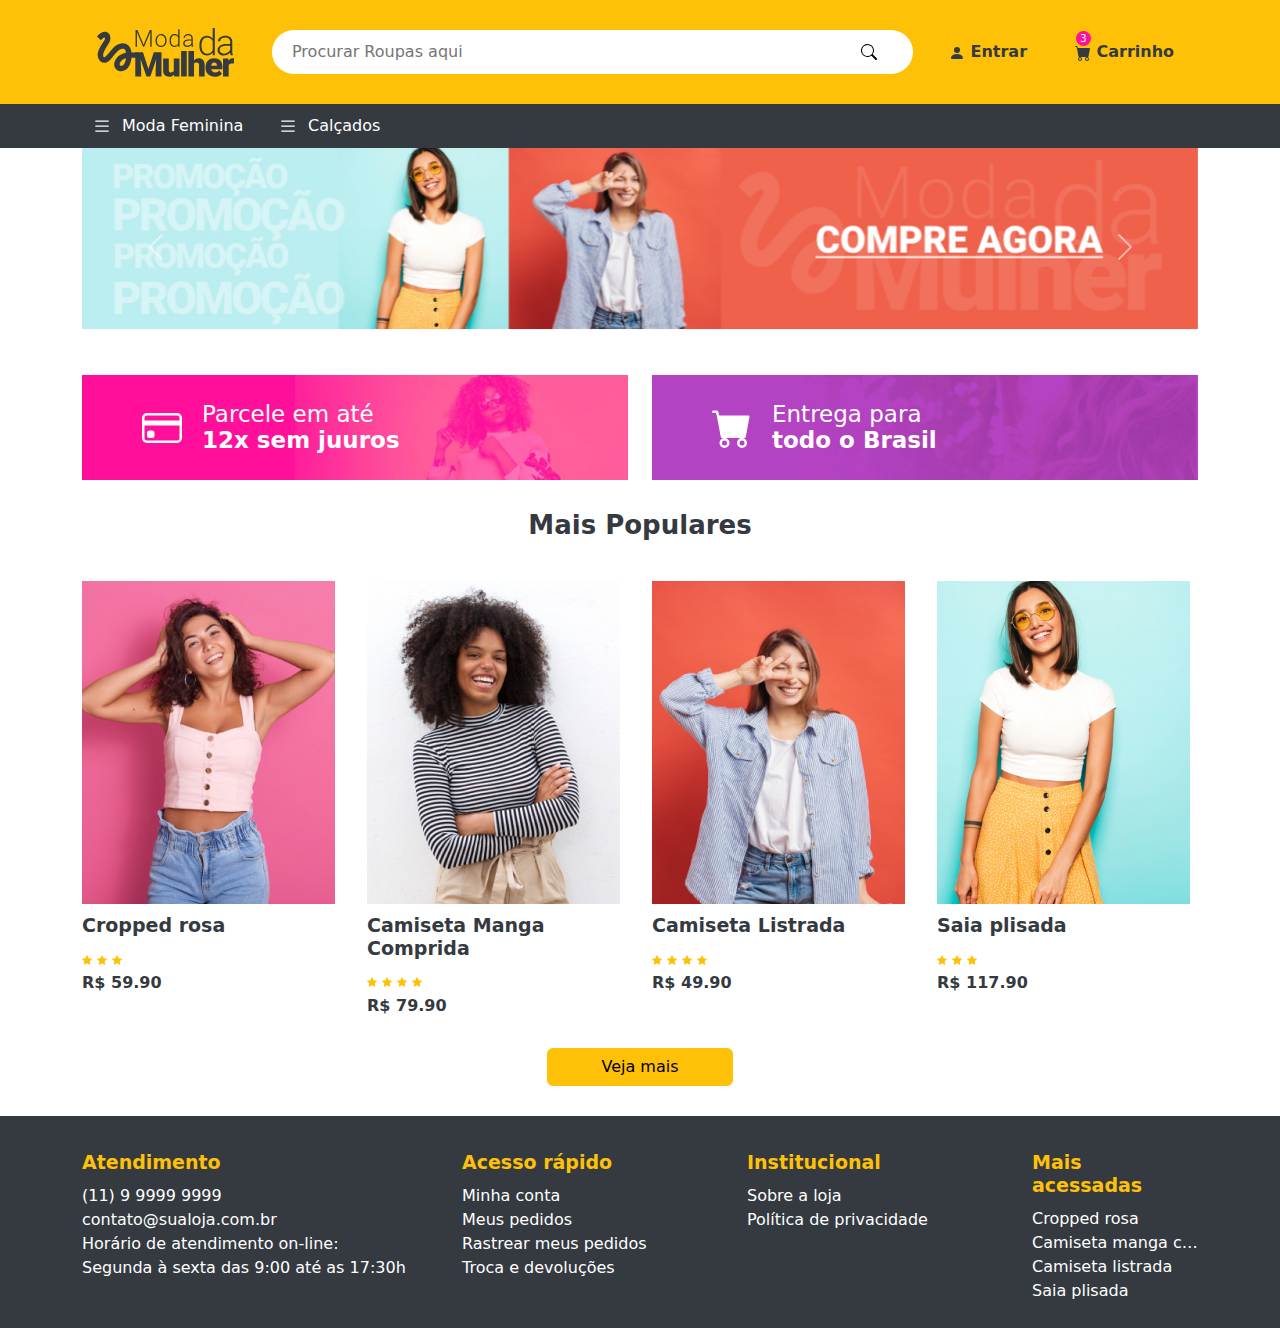
==== camisetas.html @ 6a250086 "Adicionando responsivo" ====
<!DOCTYPE html>
<html lang="pt-br">

<head>
  <meta charset="UTF-8">
  <meta name="viewport" content="width=device-width, initial-scale=1.0">
  <title>Loja Virtual</title>
  <link rel="apple-touch-icon" sizes="57x57" href="./assets/images/favicons/apple-icon-57x57.png">
  <link rel="apple-touch-icon" sizes="60x60" href="./assets/images/favicons/apple-icon-60x60.png">
  <link rel="apple-touch-icon" sizes="72x72" href="./assets/images/favicons/apple-icon-72x72.png">
  <link rel="apple-touch-icon" sizes="76x76" href="./assets/images/favicons/apple-icon-76x76.png">
  <link rel="apple-touch-icon" sizes="114x114" href="./assets/images/favicons/apple-icon-114x114.png">
  <link rel="apple-touch-icon" sizes="120x120" href="./assets/images/favicons/apple-icon-120x120.png">
  <link rel="apple-touch-icon" sizes="144x144" href="./assets/images/favicons/apple-icon-144x144.png">
  <link rel="apple-touch-icon" sizes="152x152" href="./assets/images/favicons/apple-icon-152x152.png">
  <link rel="apple-touch-icon" sizes="180x180" href="./assets/images/favicons/apple-icon-180x180.png">
  <link rel="icon" type="image/png" sizes="192x192" href="./assets/images/favicons/android-icon-192x192.png">
  <link rel="icon" type="image/png" sizes="32x32" href="./assets/images/favicons/favicon-32x32.png">
  <link rel="icon" type="image/png" sizes="96x96" href="./assets/images/favicons/favicon-96x96.png">
  <link rel="icon" type="image/png" sizes="16x16" href="./assets/images/favicons/favicon-16x16.png">
  <link rel="manifest" href="./assets/images/favicons/manifest.json">
  <meta name="msapplication-TileColor" content="#FFC107">
  <meta name="msapplication-TileImage" content="./assets/images/favicons/ms-icon-144x144.png">
  <meta name="theme-color" content="#FFC107">

  <!-- Css  -->
  <link rel="stylesheet" href="./assets/css/style.css">

</head>

<body>

  <!-- Header -->
  <header class="container-fluid">
    <!-- Container -->
    <section class="container">
      <!-- Row -->
      <article class="row d-flex align-items-center">

        <!-- Logo -->
        <a href="./" class="col-md-2 d-flex justify-content-center">
          <img src="./assets/images/logo.svg" class="img-fluid" alt="Logo da empresa - Moda da Muulher">
        </a>

        <!-- Search -->
        <form action="#" class="col-md-7 d-flex align-items-center">
          <input type="text" name="name" placeholder="Procurar Roupas aqui">

          <button class="d-flex align-items-center">
            <svg xmlns="http://www.w3.org/2000/svg" width="16" height="16" fill="currentColor" class="bi bi-search"
              viewBox="0 0 16 16">
              <path
                d="M11.742 10.344a6.5 6.5 0 1 0-1.397 1.398h-.001c.03.04.062.078.098.115l3.85 3.85a1 1 0 0 0 1.415-1.414l-3.85-3.85a1.007 1.007 0 0 0-.115-.1zM12 6.5a5.5 5.5 0 1 1-11 0 5.5 5.5 0 0 1 11 0z" />
            </svg>
          </button>
        </form>

        <!-- administrativo do cliente -->
        <ul class="col-md-3 nav d-flex align-items-center justify-content-around">
          <li class="nav-item">
            <a href="#">
              <svg xmlns="http://www.w3.org/2000/svg" width="16" height="16" fill="currentColor"
                class="bi bi-person-fill" viewBox="0 0 16 16">
                <path d="M3 14s-1 0-1-1 1-4 6-4 6 3 6 4-1 1-1 1H3Zm5-6a3 3 0 1 0 0-6 3 3 0 0 0 0 6Z" />
              </svg>
              Entrar
            </a>
          </li>

          <li class="nav-item">
            <span class="notificacao">3</span>
            <a href="#">
              <svg xmlns="http://www.w3.org/2000/svg" width="16" height="16" fill="currentColor" class="bi bi-cart-fill"
                viewBox="0 0 16 16">
                <path
                  d="M0 1.5A.5.5 0 0 1 .5 1H2a.5.5 0 0 1 .485.379L2.89 3H14.5a.5.5 0 0 1 .491.592l-1.5 8A.5.5 0 0 1 13 12H4a.5.5 0 0 1-.491-.408L2.01 3.607 1.61 2H.5a.5.5 0 0 1-.5-.5zM5 12a2 2 0 1 0 0 4 2 2 0 0 0 0-4zm7 0a2 2 0 1 0 0 4 2 2 0 0 0 0-4zm-7 1a1 1 0 1 1 0 2 1 1 0 0 1 0-2zm7 0a1 1 0 1 1 0 2 1 1 0 0 1 0-2z" />
              </svg>
              Carrinho
            </a>
          </li>
        </ul>
        <!-- eEd administrativo do cliente -->

      </article>
      <!-- End Row -->
    </section>
    <!-- End container -->
  </header>
  <!-- End header -->

  <!-- Menu do site -->
  <nav class="container-fluid nav-produtos">
    <!-- Container -->
    <section class="container">
      <!-- menu -->
      <ul class="nav">
        <!-- Lista de Itens -->
        <li class="col-xl-2 col-lg-3 nav-item d-flex align-items-center">
          <svg xmlns="http://www.w3.org/2000/svg" width="16" height="16" fill="currentColor" class="bi bi-list"
            viewBox="0 0 16 16">
            <path fill-rule="evenodd"
              d="M2.5 12a.5.5 0 0 1 .5-.5h10a.5.5 0 0 1 0 1H3a.5.5 0 0 1-.5-.5zm0-4a.5.5 0 0 1 .5-.5h10a.5.5 0 0 1 0 1H3a.5.5 0 0 1-.5-.5zm0-4a.5.5 0 0 1 .5-.5h10a.5.5 0 0 1 0 1H3a.5.5 0 0 1-.5-.5z" />
          </svg>
          Moda Feminina

          <!-- Sub Menu -->
          <ul class="nav flex-column">
            <li class="nav-item">
              <a href="#">Lançamentos</a>
            </li>
            <li class="nav-item">
              <a href="#">Plus Size</a>
            </li>
            <li class="nav-item">
              <a href="#">Moda Praia</a>
            </li>
            <li class="nav-item">
              <a href="#">Acessórios</a>
            </li>
            <li class="nav-item">
              <a href="#">Promoção</a>
            </li>
          </ul>
          <!-- End Sub Menu -->
        </li>

        <!-- Lista de Itens -->
        <li class="col-xl-2 col-lg-3 nav-item d-flex align-items-center">
          <svg xmlns="http://www.w3.org/2000/svg" width="16" height="16" fill="currentColor" class="bi bi-list"
            viewBox="0 0 16 16">
            <path fill-rule="evenodd"
              d="M2.5 12a.5.5 0 0 1 .5-.5h10a.5.5 0 0 1 0 1H3a.5.5 0 0 1-.5-.5zm0-4a.5.5 0 0 1 .5-.5h10a.5.5 0 0 1 0 1H3a.5.5 0 0 1-.5-.5zm0-4a.5.5 0 0 1 .5-.5h10a.5.5 0 0 1 0 1H3a.5.5 0 0 1-.5-.5z" />
          </svg>
          Calçados
        </li>
      </ul>
      <!-- End Lista de Itens -->
    </section>
    <!-- End Container -->
  </nav>
  <!-- End Menu site -->

  <!-- Main -->
  <main>
    <!-- Banners promocionais rotativos -->
    <section id="banners-promocionais" class="container carousel slide carousel-fade">
      <!-- imagens -->
      <article class="carousel-inner">
        <figure class="carousel-item active">
          <img src="./assets/images/banner-1.jpg" class="d-block w-100" alt="Banner Promocional Lancamento Verão">
        </figure>
        <figure class="carousel-item">
          <img src="./assets/images/banner-2.jpg" class="d-block w-100" alt="Banner Promocional Diversos Itens">
        </figure>
      </article>

      <!-- prev -->
      <button class="carousel-control-prev" type="button" data-bs-target="#banners-promocionais" data-bs-slide="prev">
        <span class="carousel-control-prev-icon" aria-hidden="true"></span>
        <span class="visually-hidden">Previous</span>
      </button>
      <!-- next    -->
      <button class="carousel-control-next" type="button" data-bs-target="#banners-promocionais" data-bs-slide="next">
        <span class="carousel-control-next-icon" aria-hidden="true"></span>
        <span class="visually-hidden">Next</span>
      </button>
    </section>
    <!-- End Banners promocionais rotativos -->

    <!-- Banners promocionas com 6 colunas -->
    <section class="container banners-promocionais-statico">

      <section class="row">
        <!-- banner -->

        <article class="col-md-6">
          <div class="banners-promocionais-statico-12x d-flex align-items-center">
            <svg xmlns="http://www.w3.org/2000/svg" width="16" height="16" fill="currentColor" class="bi bi-credit-card"
              viewBox="0 0 16 16">
              <path
                d="M0 4a2 2 0 0 1 2-2h12a2 2 0 0 1 2 2v8a2 2 0 0 1-2 2H2a2 2 0 0 1-2-2V4zm2-1a1 1 0 0 0-1 1v1h14V4a1 1 0 0 0-1-1H2zm13 4H1v5a1 1 0 0 0 1 1h12a1 1 0 0 0 1-1V7z" />
              <path d="M2 10a1 1 0 0 1 1-1h1a1 1 0 0 1 1 1v1a1 1 0 0 1-1 1H3a1 1 0 0 1-1-1v-1z" />
            </svg>
            <p>
              Parcele em até<br>
              <strong>12x sem juuros</strong>
            </p>
          </div>
        </article>

        <!-- banner -->
        <article class="col-md-6">
          <div class="banners-promocionais-statico-todo-brasil d-flex align-items-center">
            <svg xmlns="http://www.w3.org/2000/svg" width="16" height="16" fill="currentColor" class="bi bi-cart-fill"
              viewBox="0 0 16 16">
              <path
                d="M0 1.5A.5.5 0 0 1 .5 1H2a.5.5 0 0 1 .485.379L2.89 3H14.5a.5.5 0 0 1 .491.592l-1.5 8A.5.5 0 0 1 13 12H4a.5.5 0 0 1-.491-.408L2.01 3.607 1.61 2H.5a.5.5 0 0 1-.5-.5zM5 12a2 2 0 1 0 0 4 2 2 0 0 0 0-4zm7 0a2 2 0 1 0 0 4 2 2 0 0 0 0-4zm-7 1a1 1 0 1 1 0 2 1 1 0 0 1 0-2zm7 0a1 1 0 1 1 0 2 1 1 0 0 1 0-2z" />
            </svg>

            <p>
              Entrega para<br>
              <strong>todo o Brasil</strong>
            </p>
          </div>
        </article>
      </section>

    </section>
    <!-- End Banners promocionais com 6 colunas -->

    <!-- Container produtos -->
    <section class="container produtos">
      <!-- Title -->
      <h1 class="text-center">Mais Populares</h1>

      <!-- Listagem dos produtos -->
      <article class="row">

        <!-- Produto Cropped Rosa -->
        <a href="#" class="produtos-container col-md-3">
          <!-- Imagem do produto -->
          <img src="./assets/images/cropped-rosa.jpg" class="img-fluid" alt="Cropped rosa">
          <!-- Title produto -->
          <article class="produtos-itens">
            <h2>Cropped rosa</h2>
            <!-- Estrelas de avaliacao -->
            <div class="produtos-stars">
              <svg xmlns="http://www.w3.org/2000/svg" width="16" height="16" fill="currentColor" class="bi bi-star-fill"
                viewBox="0 0 16 16">
                <path
                  d="M3.612 15.443c-.386.198-.824-.149-.746-.592l.83-4.73L.173 6.765c-.329-.314-.158-.888.283-.95l4.898-.696L7.538.792c.197-.39.73-.39.927 0l2.184 4.327 4.898.696c.441.062.612.636.282.95l-3.522 3.356.83 4.73c.078.443-.36.79-.746.592L8 13.187l-4.389 2.256z" />
              </svg>
              <svg xmlns="http://www.w3.org/2000/svg" width="16" height="16" fill="currentColor" class="bi bi-star-fill"
                viewBox="0 0 16 16">
                <path
                  d="M3.612 15.443c-.386.198-.824-.149-.746-.592l.83-4.73L.173 6.765c-.329-.314-.158-.888.283-.95l4.898-.696L7.538.792c.197-.39.73-.39.927 0l2.184 4.327 4.898.696c.441.062.612.636.282.95l-3.522 3.356.83 4.73c.078.443-.36.79-.746.592L8 13.187l-4.389 2.256z" />
              </svg>
              <svg xmlns="http://www.w3.org/2000/svg" width="16" height="16" fill="currentColor" class="bi bi-star-fill"
                viewBox="0 0 16 16">
                <path
                  d="M3.612 15.443c-.386.198-.824-.149-.746-.592l.83-4.73L.173 6.765c-.329-.314-.158-.888.283-.95l4.898-.696L7.538.792c.197-.39.73-.39.927 0l2.184 4.327 4.898.696c.441.062.612.636.282.95l-3.522 3.356.83 4.73c.078.443-.36.79-.746.592L8 13.187l-4.389 2.256z" />
              </svg>
            </div>
            <!-- Preco do produto -->
            <strong class="produtos-preco">
              R$ 59.90
            </strong>
          </article>
        </a>
        <!-- End Produto Cropped Rosa -->

        <!-- Produto Camiseta Manga Comprida  -->
        <a href="#" class="produtos-container col-md-3">
          <!-- Imagem do produto -->
          <img src="./assets/images/camiseta-manga-comprida.jpg" class="img-fluid" alt="Camiseta Manga Comprid">
          <!-- Title produto -->
          <article class="produtos-itens">
            <h2>Camiseta Manga Comprida</h2>
            <!-- Estrelas de avaliacao -->
            <div class="produtos-stars">
              <svg xmlns="http://www.w3.org/2000/svg" width="16" height="16" fill="currentColor" class="bi bi-star-fill"
                viewBox="0 0 16 16">
                <path
                  d="M3.612 15.443c-.386.198-.824-.149-.746-.592l.83-4.73L.173 6.765c-.329-.314-.158-.888.283-.95l4.898-.696L7.538.792c.197-.39.73-.39.927 0l2.184 4.327 4.898.696c.441.062.612.636.282.95l-3.522 3.356.83 4.73c.078.443-.36.79-.746.592L8 13.187l-4.389 2.256z" />
              </svg>
              <svg xmlns="http://www.w3.org/2000/svg" width="16" height="16" fill="currentColor" class="bi bi-star-fill"
                viewBox="0 0 16 16">
                <path
                  d="M3.612 15.443c-.386.198-.824-.149-.746-.592l.83-4.73L.173 6.765c-.329-.314-.158-.888.283-.95l4.898-.696L7.538.792c.197-.39.73-.39.927 0l2.184 4.327 4.898.696c.441.062.612.636.282.95l-3.522 3.356.83 4.73c.078.443-.36.79-.746.592L8 13.187l-4.389 2.256z" />
              </svg>
              <svg xmlns="http://www.w3.org/2000/svg" width="16" height="16" fill="currentColor" class="bi bi-star-fill"
                viewBox="0 0 16 16">
                <path
                  d="M3.612 15.443c-.386.198-.824-.149-.746-.592l.83-4.73L.173 6.765c-.329-.314-.158-.888.283-.95l4.898-.696L7.538.792c.197-.39.73-.39.927 0l2.184 4.327 4.898.696c.441.062.612.636.282.95l-3.522 3.356.83 4.73c.078.443-.36.79-.746.592L8 13.187l-4.389 2.256z" />
              </svg>
              <svg xmlns="http://www.w3.org/2000/svg" width="16" height="16" fill="currentColor" class="bi bi-star-fill"
                viewBox="0 0 16 16">
                <path
                  d="M3.612 15.443c-.386.198-.824-.149-.746-.592l.83-4.73L.173 6.765c-.329-.314-.158-.888.283-.95l4.898-.696L7.538.792c.197-.39.73-.39.927 0l2.184 4.327 4.898.696c.441.062.612.636.282.95l-3.522 3.356.83 4.73c.078.443-.36.79-.746.592L8 13.187l-4.389 2.256z" />
              </svg>
            </div>
            <!-- Preco do produto -->
            <strong class="produtos-preco">
              R$ 79.90
            </strong>
          </article>
        </a>
        <!-- End Produto Camiseta Manga Comprida  -->

        <!-- Produto Camiseta Listrada -->
        <a href="#" class="produtos-container col-md-3">
          <!-- Imagem do produto -->
          <img src="./assets/images/camiseta-listrada.jpg" class="img-fluid" alt="Camiseta Listrada">
          <!-- Title produto -->
          <article class="produtos-itens">
            <h2>Camiseta Listrada</h2>
            <!-- Estrelas de avaliacao -->
            <div class="produtos-stars">
              <svg xmlns="http://www.w3.org/2000/svg" width="16" height="16" fill="currentColor" class="bi bi-star-fill"
                viewBox="0 0 16 16">
                <path
                  d="M3.612 15.443c-.386.198-.824-.149-.746-.592l.83-4.73L.173 6.765c-.329-.314-.158-.888.283-.95l4.898-.696L7.538.792c.197-.39.73-.39.927 0l2.184 4.327 4.898.696c.441.062.612.636.282.95l-3.522 3.356.83 4.73c.078.443-.36.79-.746.592L8 13.187l-4.389 2.256z" />
              </svg>
              <svg xmlns="http://www.w3.org/2000/svg" width="16" height="16" fill="currentColor" class="bi bi-star-fill"
                viewBox="0 0 16 16">
                <path
                  d="M3.612 15.443c-.386.198-.824-.149-.746-.592l.83-4.73L.173 6.765c-.329-.314-.158-.888.283-.95l4.898-.696L7.538.792c.197-.39.73-.39.927 0l2.184 4.327 4.898.696c.441.062.612.636.282.95l-3.522 3.356.83 4.73c.078.443-.36.79-.746.592L8 13.187l-4.389 2.256z" />
              </svg>
              <svg xmlns="http://www.w3.org/2000/svg" width="16" height="16" fill="currentColor" class="bi bi-star-fill"
                viewBox="0 0 16 16">
                <path
                  d="M3.612 15.443c-.386.198-.824-.149-.746-.592l.83-4.73L.173 6.765c-.329-.314-.158-.888.283-.95l4.898-.696L7.538.792c.197-.39.73-.39.927 0l2.184 4.327 4.898.696c.441.062.612.636.282.95l-3.522 3.356.83 4.73c.078.443-.36.79-.746.592L8 13.187l-4.389 2.256z" />
              </svg>
              <svg xmlns="http://www.w3.org/2000/svg" width="16" height="16" fill="currentColor" class="bi bi-star-fill"
                viewBox="0 0 16 16">
                <path
                  d="M3.612 15.443c-.386.198-.824-.149-.746-.592l.83-4.73L.173 6.765c-.329-.314-.158-.888.283-.95l4.898-.696L7.538.792c.197-.39.73-.39.927 0l2.184 4.327 4.898.696c.441.062.612.636.282.95l-3.522 3.356.83 4.73c.078.443-.36.79-.746.592L8 13.187l-4.389 2.256z" />
              </svg>
            </div>
            <!-- Preco do produto -->
            <strong class="produtos-preco">
              R$ 49.90
            </strong>
          </article>
        </a>
        <!-- End Produto Camiseta Listrada -->

        <!-- Produto Saia plisada -->
        <a href="#" class="produtos-container col-md-3">
          <!-- Imagem do produto -->
          <img src="./assets/images/saia-plisada.jpg" class="img-fluid" alt="Saia plisada">
          <!-- Title produto -->
          <article class="produtos-itens">
            <h2>Saia plisada</h2>
            <!-- Estrelas de avaliacao -->
            <div class="produtos-stars">
              <svg xmlns="http://www.w3.org/2000/svg" width="16" height="16" fill="currentColor" class="bi bi-star-fill"
                viewBox="0 0 16 16">
                <path
                  d="M3.612 15.443c-.386.198-.824-.149-.746-.592l.83-4.73L.173 6.765c-.329-.314-.158-.888.283-.95l4.898-.696L7.538.792c.197-.39.73-.39.927 0l2.184 4.327 4.898.696c.441.062.612.636.282.95l-3.522 3.356.83 4.73c.078.443-.36.79-.746.592L8 13.187l-4.389 2.256z" />
              </svg>
              <svg xmlns="http://www.w3.org/2000/svg" width="16" height="16" fill="currentColor" class="bi bi-star-fill"
                viewBox="0 0 16 16">
                <path
                  d="M3.612 15.443c-.386.198-.824-.149-.746-.592l.83-4.73L.173 6.765c-.329-.314-.158-.888.283-.95l4.898-.696L7.538.792c.197-.39.73-.39.927 0l2.184 4.327 4.898.696c.441.062.612.636.282.95l-3.522 3.356.83 4.73c.078.443-.36.79-.746.592L8 13.187l-4.389 2.256z" />
              </svg>
              <svg xmlns="http://www.w3.org/2000/svg" width="16" height="16" fill="currentColor" class="bi bi-star-fill"
                viewBox="0 0 16 16">
                <path
                  d="M3.612 15.443c-.386.198-.824-.149-.746-.592l.83-4.73L.173 6.765c-.329-.314-.158-.888.283-.95l4.898-.696L7.538.792c.197-.39.73-.39.927 0l2.184 4.327 4.898.696c.441.062.612.636.282.95l-3.522 3.356.83 4.73c.078.443-.36.79-.746.592L8 13.187l-4.389 2.256z" />
              </svg>
            </div>
            <!-- Preco do produto -->
            <strong class="produtos-preco">
              R$ 117.90
            </strong>
          </article>
        </a>
        <!-- End Produto Saia plisada -->
      </article>
      <!-- End listagem dos produtos -->

      <div class="d-flex justify-content-center">
        <button type="button" class="btn btn-warning col-md-2">Veja mais</button>
      </div>
    </section>
    <!-- End container produtos -->
  </main>
  <!-- End Main -->

  <!-- Footer -->
  <footer class="container-fluid">
    <!-- Container -->
    <section class="container">
      <!-- Menus -->
      <section class="row">
        <!-- Atendimneto -->
        <article class="col-md-4">
          <h4>
            Atendimento
          </h4>

          <ul class="nav flex-column">
            <li class="nav-item">
              <a href="tel:+5511999999999">(11) 9 9999 9999</a>
            </li>

            <li class="nav-item">
              <a href="mailto:contato@sualoja.com.br">contato@sualoja.com.br</a>
            </li>

            <li class="nav-item">
              Horário de atendimento on-line:<br> Segunda à sexta das 9:00 até as 17:30h
            </li>
          </ul>
        </article>
        <!-- End Atendimento -->

        <!-- Acesso rápido -->
        <article class="col-md-3">
          <h4>
            Acesso rápido
          </h4>

          <ul class="nav flex-column">
            <li class="nav-item">
              <a href="#">Minha conta</a>
            </li>

            <li class="nav-item">
              <a href="#">Meus pedidos</a>
            </li>

            <li class="nav-item">
              <a href="#">Rastrear meus pedidos</a>
            </li>

            <li class="nav-item">
              <a href="#">Troca e devoluções</a>
            </li>
          </ul>
        </article>
        <!-- End Acesso rápido -->

        <!-- Institucional -->
        <article class="col-md-3">
          <h4>
            Institucional
          </h4>

          <ul class="nav flex-column">
            <li class="nav-item">
              <a href="#">Sobre a loja</a>
            </li>

            <li class="nav-item">
              <a href="#">Política de privacidade</a>
            </li>

          </ul>
        </article>
        <!-- End Institucional -->

        <!-- Mais acessadas -->
        <article class="col-md-2">
          <h4>
            Mais acessadas
          </h4>

          <ul class="nav flex-column">
            <li class="nav-item">
              <a href="#">Cropped rosa</a>
            </li>

            <li class="nav-item ellipsis">
              <a href="#">Camiseta manga comprida</a>
            </li>

            <li class="nav-item">
              <a href="#">Camiseta listrada</a>
            </li>

            <li class="nav-item">
              <a href="#">Saia plisada</a>
            </li>
          </ul>
        </article>
        <!-- End Mais acessadas -->
      </section>
      <!-- End Menus -->
    </section>
    <!-- End container -->
  </footer>
  <!-- End Footer -->
  <!-- Arquivos Bootstrap -->
  <script src="./assets/js/popper.min.js"></script>
  <script src="./assets/js/bootstrap.min.js"></script>
</body>

</html>
---- assets/css/style.css ----
@charset "UTF-8";
@import url("https://fonts.googleapis.com/css2?family=Roboto:wght@300;500;900&display=swap");
header {
  background: #FFC107;
  padding: 25px;
}
header form input[type=text] {
  background: #FFF;
  width: 100%;
  border-radius: 100px;
  border: none;
  padding: 10px 20px;
}
header form button {
  background: none;
  border: none;
  position: absolute;
  right: 31%;
}
header ul li {
  position: relative;
}
header ul li span.notificacao {
  color: #FFF;
  background: #FF0F9A;
  position: absolute;
  font-size: 10px;
  width: 15px;
  height: 15px;
  top: -9px;
  left: 1px;
  align-items: center;
  justify-content: center;
  display: flex;
  border-radius: 100%;
}
header ul li a {
  font-size: 16px;
  font-weight: bold;
  color: #343A40;
}
header ul li a svg {
  font-size: 25px;
}
header ul li a:hover {
  color: initial;
}

nav.nav-produtos {
  background: #343A40;
  color: #FFF;
}
nav.nav-produtos a {
  color: #FFF;
}
nav.nav-produtos ul.nav li {
  position: relative;
  padding: 10px;
}
nav.nav-produtos ul.nav li svg {
  width: 20px;
  height: 20px;
  margin-right: 10px;
}
nav.nav-produtos ul.nav li:hover {
  background: black;
}
nav.nav-produtos ul.nav li:hover ul.nav {
  display: block;
}
nav.nav-produtos ul.nav li ul.nav {
  z-index: 999;
  display: none;
  position: absolute;
  top: 44px;
  left: 0;
  background: #343A40;
  border-top: solid #FFC107 10px;
  width: 100%;
}
nav.nav-produtos ul.nav li ul.nav li {
  padding: 10px 25px;
}

.banners-promocionais-statico {
  margin-top: 30px;
}
.banners-promocionais-statico .banners-promocionais-statico-12x {
  background-color: #FF0F9A;
  background-image: url("../images/parcele-em-12x.jpg");
}
.banners-promocionais-statico .banners-promocionais-statico-todo-brasil {
  background-color: #FF0F9A;
  background-image: url("../images/entrega-para-todo-brasil.jpg");
}

.banners-promocionais-statico-12x,
.banners-promocionais-statico-todo-brasil {
  background-size: cover;
  height: 105px;
  padding: 20px 60px;
  color: #FFF;
}
.banners-promocionais-statico-12x svg,
.banners-promocionais-statico-12x p,
.banners-promocionais-statico-todo-brasil svg,
.banners-promocionais-statico-todo-brasil p {
  margin: 0;
  padding: 0;
}
.banners-promocionais-statico-12x svg,
.banners-promocionais-statico-todo-brasil svg {
  width: 40px;
  height: 40px;
}
.banners-promocionais-statico-12x p,
.banners-promocionais-statico-todo-brasil p {
  font-weight: 100;
  font-size: 23px;
  line-height: 110%;
  margin-left: 20px;
}
.banners-promocionais-statico-12x p strong,
.banners-promocionais-statico-todo-brasil p strong {
  font-weight: bold;
}

.produtos {
  margin: 30px 0;
}
.produtos .produtos-container {
  margin: 30px 0;
}
.produtos .produtos-container .produtos-itens {
  color: #343A40;
}
.produtos .produtos-container .produtos-itens h2 {
  font-size: 19px;
  margin: 10px 0;
}
.produtos .produtos-container .produtos-itens .produtos-stars svg {
  width: 10px;
  fill: #FFC107;
}
.produtos .produtos-container .produtos-itens .produtos-preco {
  font-size: 16px;
}

footer {
  background: #343A40;
  padding: 25px 0;
  color: #FFF;
}
footer a {
  color: #FFF;
}
footer a:hover {
  color: #FFF;
}
footer h4 {
  color: #FFC107;
  font-size: 19px;
}
footer ul li.ellipsis {
  width: 100%;
  overflow: hidden;
  text-overflow: ellipsis;
  white-space: nowrap;
}

@media (max-width: 991px) {
  header form button {
    position: absolute;
    right: 34%;
  }
}
@media (max-width: 767px) {
  #banners-promocionais {
    display: none;
  }
  header img {
    margin-bottom: 20px;
  }
  header form {
    margin: 20px 0;
  }
  header form button {
    position: absolute;
    right: 18%;
    display: block;
  }
  .produtos-container img {
    width: 100%;
  }
}
@media (max-width: 375px) {
  .banners-promocionais-statico .banners-promocionais-statico-12x p,
  .banners-promocionais-statico .banners-promocionais-statico-todo-brasil p {
    font-size: 14px;
  }
}
/*!
 * Bootstrap  v5.2.3 (https://getbootstrap.com/)
 * Copyright 2011-2022 The Bootstrap Authors
 * Copyright 2011-2022 Twitter, Inc.
 * Licensed under MIT (https://github.com/twbs/bootstrap/blob/main/LICENSE)
 */
:root {
  --bs-blue: #0d6efd;
  --bs-indigo: #6610f2;
  --bs-purple: #6f42c1;
  --bs-pink: #d63384;
  --bs-red: #dc3545;
  --bs-orange: #fd7e14;
  --bs-yellow: #ffc107;
  --bs-green: #198754;
  --bs-teal: #20c997;
  --bs-cyan: #0dcaf0;
  --bs-black: #000;
  --bs-white: #fff;
  --bs-gray: #6c757d;
  --bs-gray-dark: #343a40;
  --bs-gray-100: #f8f9fa;
  --bs-gray-200: #e9ecef;
  --bs-gray-300: #dee2e6;
  --bs-gray-400: #ced4da;
  --bs-gray-500: #adb5bd;
  --bs-gray-600: #6c757d;
  --bs-gray-700: #495057;
  --bs-gray-800: #343a40;
  --bs-gray-900: #212529;
  --bs-primary: #0d6efd;
  --bs-secondary: #6c757d;
  --bs-success: #198754;
  --bs-info: #0dcaf0;
  --bs-warning: #ffc107;
  --bs-danger: #dc3545;
  --bs-light: #f8f9fa;
  --bs-dark: #212529;
  --bs-primary-rgb: 13, 110, 253;
  --bs-secondary-rgb: 108, 117, 125;
  --bs-success-rgb: 25, 135, 84;
  --bs-info-rgb: 13, 202, 240;
  --bs-warning-rgb: 255, 193, 7;
  --bs-danger-rgb: 220, 53, 69;
  --bs-light-rgb: 248, 249, 250;
  --bs-dark-rgb: 33, 37, 41;
  --bs-white-rgb: 255, 255, 255;
  --bs-black-rgb: 0, 0, 0;
  --bs-body-color-rgb: 33, 37, 41;
  --bs-body-bg-rgb: 255, 255, 255;
  --bs-font-sans-serif: system-ui, -apple-system, "Segoe UI", Roboto, "Helvetica Neue", "Noto Sans", "Liberation Sans", Arial, sans-serif, "Apple Color Emoji", "Segoe UI Emoji", "Segoe UI Symbol", "Noto Color Emoji";
  --bs-font-monospace: SFMono-Regular, Menlo, Monaco, Consolas, "Liberation Mono", "Courier New", monospace;
  --bs-gradient: linear-gradient(180deg, rgba(255, 255, 255, 0.15), rgba(255, 255, 255, 0));
  --bs-body-font-family: var(--bs-font-sans-serif);
  --bs-body-font-size: 1rem;
  --bs-body-font-weight: 400;
  --bs-body-line-height: 1.5;
  --bs-body-color: #212529;
  --bs-body-bg: #fff;
  --bs-border-width: 1px;
  --bs-border-style: solid;
  --bs-border-color: #dee2e6;
  --bs-border-color-translucent: rgba(0, 0, 0, 0.175);
  --bs-border-radius: 0.375rem;
  --bs-border-radius-sm: 0.25rem;
  --bs-border-radius-lg: 0.5rem;
  --bs-border-radius-xl: 1rem;
  --bs-border-radius-2xl: 2rem;
  --bs-border-radius-pill: 50rem;
  --bs-link-color: #0d6efd;
  --bs-link-hover-color: #0a58ca;
  --bs-code-color: #d63384;
  --bs-highlight-bg: #fff3cd ;
}

*,
::after,
::before {
  box-sizing: border-box;
}

@media (prefers-reduced-motion: no-preference) {
  :root {
    scroll-behavior: smooth;
  }
}
body {
  margin: 0;
  font-family: var(--bs-body-font-family);
  font-size: var(--bs-body-font-size);
  font-weight: var(--bs-body-font-weight);
  line-height: var(--bs-body-line-height);
  color: var(--bs-body-color);
  text-align: var(--bs-body-text-align);
  background-color: var(--bs-body-bg);
  -webkit-text-size-adjust: 100%;
  -webkit-tap-highlight-color: transparent;
}

hr {
  margin: 1rem 0;
  color: inherit;
  border: 0;
  border-top: 1px solid;
  opacity: 0.25;
}

.h1,
.h2,
.h3,
.h4,
.h5,
.h6,
h1,
h2,
h3,
h4,
h5,
h6 {
  margin-top: 0;
  margin-bottom: 0.5rem;
  font-weight: 500;
  line-height: 1.2;
}

.h1,
h1 {
  font-size: calc(1.375rem + 1.5vw);
}

@media (min-width: 1200px) {
  .h1,
  h1 {
    font-size: 2.5rem;
  }
}
.h2,
h2 {
  font-size: calc(1.325rem + 0.9vw);
}

@media (min-width: 1200px) {
  .h2,
  h2 {
    font-size: 2rem;
  }
}
.h3,
h3 {
  font-size: calc(1.3rem + 0.6vw);
}

@media (min-width: 1200px) {
  .h3,
  h3 {
    font-size: 1.75rem;
  }
}
.h4,
h4 {
  font-size: calc(1.275rem + 0.3vw);
}

@media (min-width: 1200px) {
  .h4,
  h4 {
    font-size: 1.5rem;
  }
}
.h5,
h5 {
  font-size: 1.25rem;
}

.h6,
h6 {
  font-size: 1rem;
}

p {
  margin-top: 0;
  margin-bottom: 1rem;
}

abbr[title] {
  -webkit-text-decoration: underline dotted;
  text-decoration: underline dotted;
  cursor: help;
  -webkit-text-decoration-skip-ink: none;
  text-decoration-skip-ink: none;
}

address {
  margin-bottom: 1rem;
  font-style: normal;
  line-height: inherit;
}

ol,
ul {
  padding-left: 2rem;
}

dl,
ol,
ul {
  margin-top: 0;
  margin-bottom: 1rem;
}

ol ol,
ol ul,
ul ol,
ul ul {
  margin-bottom: 0;
}

dt {
  font-weight: 700;
}

dd {
  margin-bottom: 0.5rem;
  margin-left: 0;
}

blockquote {
  margin: 0 0 1rem;
}

b,
strong {
  font-weight: bolder;
}

.small,
small {
  font-size: 0.875em;
}

.mark,
mark {
  padding: 0.1875em;
  background-color: var(--bs-highlight-bg);
}

sub,
sup {
  position: relative;
  font-size: 0.75em;
  line-height: 0;
  vertical-align: baseline;
}

sub {
  bottom: -0.25em;
}

sup {
  top: -0.5em;
}

a {
  color: var(--bs-link-color);
  text-decoration: underline;
}

a:hover {
  color: var(--bs-link-hover-color);
}

a:not([href]):not([class]),
a:not([href]):not([class]):hover {
  color: inherit;
  text-decoration: none;
}

code,
kbd,
pre,
samp {
  font-family: var(--bs-font-monospace);
  font-size: 1em;
}

pre {
  display: block;
  margin-top: 0;
  margin-bottom: 1rem;
  overflow: auto;
  font-size: 0.875em;
}

pre code {
  font-size: inherit;
  color: inherit;
  word-break: normal;
}

code {
  font-size: 0.875em;
  color: var(--bs-code-color);
  word-wrap: break-word;
}

a > code {
  color: inherit;
}

kbd {
  padding: 0.1875rem 0.375rem;
  font-size: 0.875em;
  color: var(--bs-body-bg);
  background-color: var(--bs-body-color);
  border-radius: 0.25rem;
}

kbd kbd {
  padding: 0;
  font-size: 1em;
}

figure {
  margin: 0 0 1rem;
}

img,
svg {
  vertical-align: middle;
}

table {
  caption-side: bottom;
  border-collapse: collapse;
}

caption {
  padding-top: 0.5rem;
  padding-bottom: 0.5rem;
  color: #6c757d;
  text-align: left;
}

th {
  text-align: inherit;
  text-align: -webkit-match-parent;
}

tbody,
td,
tfoot,
th,
thead,
tr {
  border-color: inherit;
  border-style: solid;
  border-width: 0;
}

label {
  display: inline-block;
}

button {
  border-radius: 0;
}

button:focus:not(:focus-visible) {
  outline: 0;
}

button,
input,
optgroup,
select,
textarea {
  margin: 0;
  font-family: inherit;
  font-size: inherit;
  line-height: inherit;
}

button,
select {
  text-transform: none;
}

[role=button] {
  cursor: pointer;
}

select {
  word-wrap: normal;
}

select:disabled {
  opacity: 1;
}

[list]:not([type=date]):not([type=datetime-local]):not([type=month]):not([type=week]):not([type=time])::-webkit-calendar-picker-indicator {
  display: none !important;
}

[type=button],
[type=reset],
[type=submit],
button {
  -webkit-appearance: button;
}

[type=button]:not(:disabled),
[type=reset]:not(:disabled),
[type=submit]:not(:disabled),
button:not(:disabled) {
  cursor: pointer;
}

::-moz-focus-inner {
  padding: 0;
  border-style: none;
}

textarea {
  resize: vertical;
}

fieldset {
  min-width: 0;
  padding: 0;
  margin: 0;
  border: 0;
}

legend {
  float: left;
  width: 100%;
  padding: 0;
  margin-bottom: 0.5rem;
  font-size: calc(1.275rem + 0.3vw);
  line-height: inherit;
}

@media (min-width: 1200px) {
  legend {
    font-size: 1.5rem;
  }
}
legend + * {
  clear: left;
}

::-webkit-datetime-edit-day-field,
::-webkit-datetime-edit-fields-wrapper,
::-webkit-datetime-edit-hour-field,
::-webkit-datetime-edit-minute,
::-webkit-datetime-edit-month-field,
::-webkit-datetime-edit-text,
::-webkit-datetime-edit-year-field {
  padding: 0;
}

::-webkit-inner-spin-button {
  height: auto;
}

[type=search] {
  outline-offset: -2px;
  -webkit-appearance: textfield;
}

::-webkit-search-decoration {
  -webkit-appearance: none;
}

::-webkit-color-swatch-wrapper {
  padding: 0;
}

::-webkit-file-upload-button {
  font: inherit;
  -webkit-appearance: button;
}

::file-selector-button {
  font: inherit;
  -webkit-appearance: button;
}

output {
  display: inline-block;
}

iframe {
  border: 0;
}

summary {
  display: list-item;
  cursor: pointer;
}

progress {
  vertical-align: baseline;
}

[hidden] {
  display: none !important;
}

.lead {
  font-size: 1.25rem;
  font-weight: 300;
}

.display-1 {
  font-size: calc(1.625rem + 4.5vw);
  font-weight: 300;
  line-height: 1.2;
}

@media (min-width: 1200px) {
  .display-1 {
    font-size: 5rem;
  }
}
.display-2 {
  font-size: calc(1.575rem + 3.9vw);
  font-weight: 300;
  line-height: 1.2;
}

@media (min-width: 1200px) {
  .display-2 {
    font-size: 4.5rem;
  }
}
.display-3 {
  font-size: calc(1.525rem + 3.3vw);
  font-weight: 300;
  line-height: 1.2;
}

@media (min-width: 1200px) {
  .display-3 {
    font-size: 4rem;
  }
}
.display-4 {
  font-size: calc(1.475rem + 2.7vw);
  font-weight: 300;
  line-height: 1.2;
}

@media (min-width: 1200px) {
  .display-4 {
    font-size: 3.5rem;
  }
}
.display-5 {
  font-size: calc(1.425rem + 2.1vw);
  font-weight: 300;
  line-height: 1.2;
}

@media (min-width: 1200px) {
  .display-5 {
    font-size: 3rem;
  }
}
.display-6 {
  font-size: calc(1.375rem + 1.5vw);
  font-weight: 300;
  line-height: 1.2;
}

@media (min-width: 1200px) {
  .display-6 {
    font-size: 2.5rem;
  }
}
.list-unstyled {
  padding-left: 0;
  list-style: none;
}

.list-inline {
  padding-left: 0;
  list-style: none;
}

.list-inline-item {
  display: inline-block;
}

.list-inline-item:not(:last-child) {
  margin-right: 0.5rem;
}

.initialism {
  font-size: 0.875em;
  text-transform: uppercase;
}

.blockquote {
  margin-bottom: 1rem;
  font-size: 1.25rem;
}

.blockquote > :last-child {
  margin-bottom: 0;
}

.blockquote-footer {
  margin-top: -1rem;
  margin-bottom: 1rem;
  font-size: 0.875em;
  color: #6c757d;
}

.blockquote-footer::before {
  content: "— ";
}

.img-fluid {
  max-width: 100%;
  height: auto;
}

.img-thumbnail {
  padding: 0.25rem;
  background-color: #fff;
  border: 1px solid var(--bs-border-color);
  border-radius: 0.375rem;
  max-width: 100%;
  height: auto;
}

.figure {
  display: inline-block;
}

.figure-img {
  margin-bottom: 0.5rem;
  line-height: 1;
}

.figure-caption {
  font-size: 0.875em;
  color: #6c757d;
}

.container,
.container-fluid,
.container-lg,
.container-md,
.container-sm,
.container-xl,
.container-xxl {
  --bs-gutter-x: 1.5rem;
  --bs-gutter-y: 0;
  width: 100%;
  padding-right: calc(var(--bs-gutter-x) * 0.5);
  padding-left: calc(var(--bs-gutter-x) * 0.5);
  margin-right: auto;
  margin-left: auto;
}

@media (min-width: 576px) {
  .container,
  .container-sm {
    max-width: 540px;
  }
}
@media (min-width: 768px) {
  .container,
  .container-md,
  .container-sm {
    max-width: 720px;
  }
}
@media (min-width: 992px) {
  .container,
  .container-lg,
  .container-md,
  .container-sm {
    max-width: 960px;
  }
}
@media (min-width: 1200px) {
  .container,
  .container-lg,
  .container-md,
  .container-sm,
  .container-xl {
    max-width: 1140px;
  }
}
@media (min-width: 1400px) {
  .container,
  .container-lg,
  .container-md,
  .container-sm,
  .container-xl,
  .container-xxl {
    max-width: 1320px;
  }
}
.row {
  --bs-gutter-x: 1.5rem;
  --bs-gutter-y: 0;
  display: flex;
  flex-wrap: wrap;
  margin-top: calc(-1 * var(--bs-gutter-y));
  margin-right: calc(-0.5 * var(--bs-gutter-x));
  margin-left: calc(-0.5 * var(--bs-gutter-x));
}

.row > * {
  flex-shrink: 0;
  width: 100%;
  max-width: 100%;
  padding-right: calc(var(--bs-gutter-x) * 0.5);
  padding-left: calc(var(--bs-gutter-x) * 0.5);
  margin-top: var(--bs-gutter-y);
}

.col {
  flex: 1 0 0%;
}

.row-cols-auto > * {
  flex: 0 0 auto;
  width: auto;
}

.row-cols-1 > * {
  flex: 0 0 auto;
  width: 100%;
}

.row-cols-2 > * {
  flex: 0 0 auto;
  width: 50%;
}

.row-cols-3 > * {
  flex: 0 0 auto;
  width: 33.3333333333%;
}

.row-cols-4 > * {
  flex: 0 0 auto;
  width: 25%;
}

.row-cols-5 > * {
  flex: 0 0 auto;
  width: 20%;
}

.row-cols-6 > * {
  flex: 0 0 auto;
  width: 16.6666666667%;
}

.col-auto {
  flex: 0 0 auto;
  width: auto;
}

.col-1 {
  flex: 0 0 auto;
  width: 8.33333333%;
}

.col-2 {
  flex: 0 0 auto;
  width: 16.66666667%;
}

.col-3 {
  flex: 0 0 auto;
  width: 25%;
}

.col-4 {
  flex: 0 0 auto;
  width: 33.33333333%;
}

.col-5 {
  flex: 0 0 auto;
  width: 41.66666667%;
}

.col-6 {
  flex: 0 0 auto;
  width: 50%;
}

.col-7 {
  flex: 0 0 auto;
  width: 58.33333333%;
}

.col-8 {
  flex: 0 0 auto;
  width: 66.66666667%;
}

.col-9 {
  flex: 0 0 auto;
  width: 75%;
}

.col-10 {
  flex: 0 0 auto;
  width: 83.33333333%;
}

.col-11 {
  flex: 0 0 auto;
  width: 91.66666667%;
}

.col-12 {
  flex: 0 0 auto;
  width: 100%;
}

.offset-1 {
  margin-left: 8.33333333%;
}

.offset-2 {
  margin-left: 16.66666667%;
}

.offset-3 {
  margin-left: 25%;
}

.offset-4 {
  margin-left: 33.33333333%;
}

.offset-5 {
  margin-left: 41.66666667%;
}

.offset-6 {
  margin-left: 50%;
}

.offset-7 {
  margin-left: 58.33333333%;
}

.offset-8 {
  margin-left: 66.66666667%;
}

.offset-9 {
  margin-left: 75%;
}

.offset-10 {
  margin-left: 83.33333333%;
}

.offset-11 {
  margin-left: 91.66666667%;
}

.g-0,
.gx-0 {
  --bs-gutter-x: 0 ;
}

.g-0,
.gy-0 {
  --bs-gutter-y: 0 ;
}

.g-1,
.gx-1 {
  --bs-gutter-x: 0.25rem ;
}

.g-1,
.gy-1 {
  --bs-gutter-y: 0.25rem ;
}

.g-2,
.gx-2 {
  --bs-gutter-x: 0.5rem ;
}

.g-2,
.gy-2 {
  --bs-gutter-y: 0.5rem ;
}

.g-3,
.gx-3 {
  --bs-gutter-x: 1rem ;
}

.g-3,
.gy-3 {
  --bs-gutter-y: 1rem ;
}

.g-4,
.gx-4 {
  --bs-gutter-x: 1.5rem ;
}

.g-4,
.gy-4 {
  --bs-gutter-y: 1.5rem ;
}

.g-5,
.gx-5 {
  --bs-gutter-x: 3rem ;
}

.g-5,
.gy-5 {
  --bs-gutter-y: 3rem ;
}

@media (min-width: 576px) {
  .col-sm {
    flex: 1 0 0%;
  }
  .row-cols-sm-auto > * {
    flex: 0 0 auto;
    width: auto;
  }
  .row-cols-sm-1 > * {
    flex: 0 0 auto;
    width: 100%;
  }
  .row-cols-sm-2 > * {
    flex: 0 0 auto;
    width: 50%;
  }
  .row-cols-sm-3 > * {
    flex: 0 0 auto;
    width: 33.3333333333%;
  }
  .row-cols-sm-4 > * {
    flex: 0 0 auto;
    width: 25%;
  }
  .row-cols-sm-5 > * {
    flex: 0 0 auto;
    width: 20%;
  }
  .row-cols-sm-6 > * {
    flex: 0 0 auto;
    width: 16.6666666667%;
  }
  .col-sm-auto {
    flex: 0 0 auto;
    width: auto;
  }
  .col-sm-1 {
    flex: 0 0 auto;
    width: 8.33333333%;
  }
  .col-sm-2 {
    flex: 0 0 auto;
    width: 16.66666667%;
  }
  .col-sm-3 {
    flex: 0 0 auto;
    width: 25%;
  }
  .col-sm-4 {
    flex: 0 0 auto;
    width: 33.33333333%;
  }
  .col-sm-5 {
    flex: 0 0 auto;
    width: 41.66666667%;
  }
  .col-sm-6 {
    flex: 0 0 auto;
    width: 50%;
  }
  .col-sm-7 {
    flex: 0 0 auto;
    width: 58.33333333%;
  }
  .col-sm-8 {
    flex: 0 0 auto;
    width: 66.66666667%;
  }
  .col-sm-9 {
    flex: 0 0 auto;
    width: 75%;
  }
  .col-sm-10 {
    flex: 0 0 auto;
    width: 83.33333333%;
  }
  .col-sm-11 {
    flex: 0 0 auto;
    width: 91.66666667%;
  }
  .col-sm-12 {
    flex: 0 0 auto;
    width: 100%;
  }
  .offset-sm-0 {
    margin-left: 0;
  }
  .offset-sm-1 {
    margin-left: 8.33333333%;
  }
  .offset-sm-2 {
    margin-left: 16.66666667%;
  }
  .offset-sm-3 {
    margin-left: 25%;
  }
  .offset-sm-4 {
    margin-left: 33.33333333%;
  }
  .offset-sm-5 {
    margin-left: 41.66666667%;
  }
  .offset-sm-6 {
    margin-left: 50%;
  }
  .offset-sm-7 {
    margin-left: 58.33333333%;
  }
  .offset-sm-8 {
    margin-left: 66.66666667%;
  }
  .offset-sm-9 {
    margin-left: 75%;
  }
  .offset-sm-10 {
    margin-left: 83.33333333%;
  }
  .offset-sm-11 {
    margin-left: 91.66666667%;
  }
  .g-sm-0,
  .gx-sm-0 {
    --bs-gutter-x: 0 ;
  }
  .g-sm-0,
  .gy-sm-0 {
    --bs-gutter-y: 0 ;
  }
  .g-sm-1,
  .gx-sm-1 {
    --bs-gutter-x: 0.25rem ;
  }
  .g-sm-1,
  .gy-sm-1 {
    --bs-gutter-y: 0.25rem ;
  }
  .g-sm-2,
  .gx-sm-2 {
    --bs-gutter-x: 0.5rem ;
  }
  .g-sm-2,
  .gy-sm-2 {
    --bs-gutter-y: 0.5rem ;
  }
  .g-sm-3,
  .gx-sm-3 {
    --bs-gutter-x: 1rem ;
  }
  .g-sm-3,
  .gy-sm-3 {
    --bs-gutter-y: 1rem ;
  }
  .g-sm-4,
  .gx-sm-4 {
    --bs-gutter-x: 1.5rem ;
  }
  .g-sm-4,
  .gy-sm-4 {
    --bs-gutter-y: 1.5rem ;
  }
  .g-sm-5,
  .gx-sm-5 {
    --bs-gutter-x: 3rem ;
  }
  .g-sm-5,
  .gy-sm-5 {
    --bs-gutter-y: 3rem ;
  }
}
@media (min-width: 768px) {
  .col-md {
    flex: 1 0 0%;
  }
  .row-cols-md-auto > * {
    flex: 0 0 auto;
    width: auto;
  }
  .row-cols-md-1 > * {
    flex: 0 0 auto;
    width: 100%;
  }
  .row-cols-md-2 > * {
    flex: 0 0 auto;
    width: 50%;
  }
  .row-cols-md-3 > * {
    flex: 0 0 auto;
    width: 33.3333333333%;
  }
  .row-cols-md-4 > * {
    flex: 0 0 auto;
    width: 25%;
  }
  .row-cols-md-5 > * {
    flex: 0 0 auto;
    width: 20%;
  }
  .row-cols-md-6 > * {
    flex: 0 0 auto;
    width: 16.6666666667%;
  }
  .col-md-auto {
    flex: 0 0 auto;
    width: auto;
  }
  .col-md-1 {
    flex: 0 0 auto;
    width: 8.33333333%;
  }
  .col-md-2 {
    flex: 0 0 auto;
    width: 16.66666667%;
  }
  .col-md-3 {
    flex: 0 0 auto;
    width: 25%;
  }
  .col-md-4 {
    flex: 0 0 auto;
    width: 33.33333333%;
  }
  .col-md-5 {
    flex: 0 0 auto;
    width: 41.66666667%;
  }
  .col-md-6 {
    flex: 0 0 auto;
    width: 50%;
  }
  .col-md-7 {
    flex: 0 0 auto;
    width: 58.33333333%;
  }
  .col-md-8 {
    flex: 0 0 auto;
    width: 66.66666667%;
  }
  .col-md-9 {
    flex: 0 0 auto;
    width: 75%;
  }
  .col-md-10 {
    flex: 0 0 auto;
    width: 83.33333333%;
  }
  .col-md-11 {
    flex: 0 0 auto;
    width: 91.66666667%;
  }
  .col-md-12 {
    flex: 0 0 auto;
    width: 100%;
  }
  .offset-md-0 {
    margin-left: 0;
  }
  .offset-md-1 {
    margin-left: 8.33333333%;
  }
  .offset-md-2 {
    margin-left: 16.66666667%;
  }
  .offset-md-3 {
    margin-left: 25%;
  }
  .offset-md-4 {
    margin-left: 33.33333333%;
  }
  .offset-md-5 {
    margin-left: 41.66666667%;
  }
  .offset-md-6 {
    margin-left: 50%;
  }
  .offset-md-7 {
    margin-left: 58.33333333%;
  }
  .offset-md-8 {
    margin-left: 66.66666667%;
  }
  .offset-md-9 {
    margin-left: 75%;
  }
  .offset-md-10 {
    margin-left: 83.33333333%;
  }
  .offset-md-11 {
    margin-left: 91.66666667%;
  }
  .g-md-0,
  .gx-md-0 {
    --bs-gutter-x: 0 ;
  }
  .g-md-0,
  .gy-md-0 {
    --bs-gutter-y: 0 ;
  }
  .g-md-1,
  .gx-md-1 {
    --bs-gutter-x: 0.25rem ;
  }
  .g-md-1,
  .gy-md-1 {
    --bs-gutter-y: 0.25rem ;
  }
  .g-md-2,
  .gx-md-2 {
    --bs-gutter-x: 0.5rem ;
  }
  .g-md-2,
  .gy-md-2 {
    --bs-gutter-y: 0.5rem ;
  }
  .g-md-3,
  .gx-md-3 {
    --bs-gutter-x: 1rem ;
  }
  .g-md-3,
  .gy-md-3 {
    --bs-gutter-y: 1rem ;
  }
  .g-md-4,
  .gx-md-4 {
    --bs-gutter-x: 1.5rem ;
  }
  .g-md-4,
  .gy-md-4 {
    --bs-gutter-y: 1.5rem ;
  }
  .g-md-5,
  .gx-md-5 {
    --bs-gutter-x: 3rem ;
  }
  .g-md-5,
  .gy-md-5 {
    --bs-gutter-y: 3rem ;
  }
}
@media (min-width: 992px) {
  .col-lg {
    flex: 1 0 0%;
  }
  .row-cols-lg-auto > * {
    flex: 0 0 auto;
    width: auto;
  }
  .row-cols-lg-1 > * {
    flex: 0 0 auto;
    width: 100%;
  }
  .row-cols-lg-2 > * {
    flex: 0 0 auto;
    width: 50%;
  }
  .row-cols-lg-3 > * {
    flex: 0 0 auto;
    width: 33.3333333333%;
  }
  .row-cols-lg-4 > * {
    flex: 0 0 auto;
    width: 25%;
  }
  .row-cols-lg-5 > * {
    flex: 0 0 auto;
    width: 20%;
  }
  .row-cols-lg-6 > * {
    flex: 0 0 auto;
    width: 16.6666666667%;
  }
  .col-lg-auto {
    flex: 0 0 auto;
    width: auto;
  }
  .col-lg-1 {
    flex: 0 0 auto;
    width: 8.33333333%;
  }
  .col-lg-2 {
    flex: 0 0 auto;
    width: 16.66666667%;
  }
  .col-lg-3 {
    flex: 0 0 auto;
    width: 25%;
  }
  .col-lg-4 {
    flex: 0 0 auto;
    width: 33.33333333%;
  }
  .col-lg-5 {
    flex: 0 0 auto;
    width: 41.66666667%;
  }
  .col-lg-6 {
    flex: 0 0 auto;
    width: 50%;
  }
  .col-lg-7 {
    flex: 0 0 auto;
    width: 58.33333333%;
  }
  .col-lg-8 {
    flex: 0 0 auto;
    width: 66.66666667%;
  }
  .col-lg-9 {
    flex: 0 0 auto;
    width: 75%;
  }
  .col-lg-10 {
    flex: 0 0 auto;
    width: 83.33333333%;
  }
  .col-lg-11 {
    flex: 0 0 auto;
    width: 91.66666667%;
  }
  .col-lg-12 {
    flex: 0 0 auto;
    width: 100%;
  }
  .offset-lg-0 {
    margin-left: 0;
  }
  .offset-lg-1 {
    margin-left: 8.33333333%;
  }
  .offset-lg-2 {
    margin-left: 16.66666667%;
  }
  .offset-lg-3 {
    margin-left: 25%;
  }
  .offset-lg-4 {
    margin-left: 33.33333333%;
  }
  .offset-lg-5 {
    margin-left: 41.66666667%;
  }
  .offset-lg-6 {
    margin-left: 50%;
  }
  .offset-lg-7 {
    margin-left: 58.33333333%;
  }
  .offset-lg-8 {
    margin-left: 66.66666667%;
  }
  .offset-lg-9 {
    margin-left: 75%;
  }
  .offset-lg-10 {
    margin-left: 83.33333333%;
  }
  .offset-lg-11 {
    margin-left: 91.66666667%;
  }
  .g-lg-0,
  .gx-lg-0 {
    --bs-gutter-x: 0 ;
  }
  .g-lg-0,
  .gy-lg-0 {
    --bs-gutter-y: 0 ;
  }
  .g-lg-1,
  .gx-lg-1 {
    --bs-gutter-x: 0.25rem ;
  }
  .g-lg-1,
  .gy-lg-1 {
    --bs-gutter-y: 0.25rem ;
  }
  .g-lg-2,
  .gx-lg-2 {
    --bs-gutter-x: 0.5rem ;
  }
  .g-lg-2,
  .gy-lg-2 {
    --bs-gutter-y: 0.5rem ;
  }
  .g-lg-3,
  .gx-lg-3 {
    --bs-gutter-x: 1rem ;
  }
  .g-lg-3,
  .gy-lg-3 {
    --bs-gutter-y: 1rem ;
  }
  .g-lg-4,
  .gx-lg-4 {
    --bs-gutter-x: 1.5rem ;
  }
  .g-lg-4,
  .gy-lg-4 {
    --bs-gutter-y: 1.5rem ;
  }
  .g-lg-5,
  .gx-lg-5 {
    --bs-gutter-x: 3rem ;
  }
  .g-lg-5,
  .gy-lg-5 {
    --bs-gutter-y: 3rem ;
  }
}
@media (min-width: 1200px) {
  .col-xl {
    flex: 1 0 0%;
  }
  .row-cols-xl-auto > * {
    flex: 0 0 auto;
    width: auto;
  }
  .row-cols-xl-1 > * {
    flex: 0 0 auto;
    width: 100%;
  }
  .row-cols-xl-2 > * {
    flex: 0 0 auto;
    width: 50%;
  }
  .row-cols-xl-3 > * {
    flex: 0 0 auto;
    width: 33.3333333333%;
  }
  .row-cols-xl-4 > * {
    flex: 0 0 auto;
    width: 25%;
  }
  .row-cols-xl-5 > * {
    flex: 0 0 auto;
    width: 20%;
  }
  .row-cols-xl-6 > * {
    flex: 0 0 auto;
    width: 16.6666666667%;
  }
  .col-xl-auto {
    flex: 0 0 auto;
    width: auto;
  }
  .col-xl-1 {
    flex: 0 0 auto;
    width: 8.33333333%;
  }
  .col-xl-2 {
    flex: 0 0 auto;
    width: 16.66666667%;
  }
  .col-xl-3 {
    flex: 0 0 auto;
    width: 25%;
  }
  .col-xl-4 {
    flex: 0 0 auto;
    width: 33.33333333%;
  }
  .col-xl-5 {
    flex: 0 0 auto;
    width: 41.66666667%;
  }
  .col-xl-6 {
    flex: 0 0 auto;
    width: 50%;
  }
  .col-xl-7 {
    flex: 0 0 auto;
    width: 58.33333333%;
  }
  .col-xl-8 {
    flex: 0 0 auto;
    width: 66.66666667%;
  }
  .col-xl-9 {
    flex: 0 0 auto;
    width: 75%;
  }
  .col-xl-10 {
    flex: 0 0 auto;
    width: 83.33333333%;
  }
  .col-xl-11 {
    flex: 0 0 auto;
    width: 91.66666667%;
  }
  .col-xl-12 {
    flex: 0 0 auto;
    width: 100%;
  }
  .offset-xl-0 {
    margin-left: 0;
  }
  .offset-xl-1 {
    margin-left: 8.33333333%;
  }
  .offset-xl-2 {
    margin-left: 16.66666667%;
  }
  .offset-xl-3 {
    margin-left: 25%;
  }
  .offset-xl-4 {
    margin-left: 33.33333333%;
  }
  .offset-xl-5 {
    margin-left: 41.66666667%;
  }
  .offset-xl-6 {
    margin-left: 50%;
  }
  .offset-xl-7 {
    margin-left: 58.33333333%;
  }
  .offset-xl-8 {
    margin-left: 66.66666667%;
  }
  .offset-xl-9 {
    margin-left: 75%;
  }
  .offset-xl-10 {
    margin-left: 83.33333333%;
  }
  .offset-xl-11 {
    margin-left: 91.66666667%;
  }
  .g-xl-0,
  .gx-xl-0 {
    --bs-gutter-x: 0 ;
  }
  .g-xl-0,
  .gy-xl-0 {
    --bs-gutter-y: 0 ;
  }
  .g-xl-1,
  .gx-xl-1 {
    --bs-gutter-x: 0.25rem ;
  }
  .g-xl-1,
  .gy-xl-1 {
    --bs-gutter-y: 0.25rem ;
  }
  .g-xl-2,
  .gx-xl-2 {
    --bs-gutter-x: 0.5rem ;
  }
  .g-xl-2,
  .gy-xl-2 {
    --bs-gutter-y: 0.5rem ;
  }
  .g-xl-3,
  .gx-xl-3 {
    --bs-gutter-x: 1rem ;
  }
  .g-xl-3,
  .gy-xl-3 {
    --bs-gutter-y: 1rem ;
  }
  .g-xl-4,
  .gx-xl-4 {
    --bs-gutter-x: 1.5rem ;
  }
  .g-xl-4,
  .gy-xl-4 {
    --bs-gutter-y: 1.5rem ;
  }
  .g-xl-5,
  .gx-xl-5 {
    --bs-gutter-x: 3rem ;
  }
  .g-xl-5,
  .gy-xl-5 {
    --bs-gutter-y: 3rem ;
  }
}
@media (min-width: 1400px) {
  .col-xxl {
    flex: 1 0 0%;
  }
  .row-cols-xxl-auto > * {
    flex: 0 0 auto;
    width: auto;
  }
  .row-cols-xxl-1 > * {
    flex: 0 0 auto;
    width: 100%;
  }
  .row-cols-xxl-2 > * {
    flex: 0 0 auto;
    width: 50%;
  }
  .row-cols-xxl-3 > * {
    flex: 0 0 auto;
    width: 33.3333333333%;
  }
  .row-cols-xxl-4 > * {
    flex: 0 0 auto;
    width: 25%;
  }
  .row-cols-xxl-5 > * {
    flex: 0 0 auto;
    width: 20%;
  }
  .row-cols-xxl-6 > * {
    flex: 0 0 auto;
    width: 16.6666666667%;
  }
  .col-xxl-auto {
    flex: 0 0 auto;
    width: auto;
  }
  .col-xxl-1 {
    flex: 0 0 auto;
    width: 8.33333333%;
  }
  .col-xxl-2 {
    flex: 0 0 auto;
    width: 16.66666667%;
  }
  .col-xxl-3 {
    flex: 0 0 auto;
    width: 25%;
  }
  .col-xxl-4 {
    flex: 0 0 auto;
    width: 33.33333333%;
  }
  .col-xxl-5 {
    flex: 0 0 auto;
    width: 41.66666667%;
  }
  .col-xxl-6 {
    flex: 0 0 auto;
    width: 50%;
  }
  .col-xxl-7 {
    flex: 0 0 auto;
    width: 58.33333333%;
  }
  .col-xxl-8 {
    flex: 0 0 auto;
    width: 66.66666667%;
  }
  .col-xxl-9 {
    flex: 0 0 auto;
    width: 75%;
  }
  .col-xxl-10 {
    flex: 0 0 auto;
    width: 83.33333333%;
  }
  .col-xxl-11 {
    flex: 0 0 auto;
    width: 91.66666667%;
  }
  .col-xxl-12 {
    flex: 0 0 auto;
    width: 100%;
  }
  .offset-xxl-0 {
    margin-left: 0;
  }
  .offset-xxl-1 {
    margin-left: 8.33333333%;
  }
  .offset-xxl-2 {
    margin-left: 16.66666667%;
  }
  .offset-xxl-3 {
    margin-left: 25%;
  }
  .offset-xxl-4 {
    margin-left: 33.33333333%;
  }
  .offset-xxl-5 {
    margin-left: 41.66666667%;
  }
  .offset-xxl-6 {
    margin-left: 50%;
  }
  .offset-xxl-7 {
    margin-left: 58.33333333%;
  }
  .offset-xxl-8 {
    margin-left: 66.66666667%;
  }
  .offset-xxl-9 {
    margin-left: 75%;
  }
  .offset-xxl-10 {
    margin-left: 83.33333333%;
  }
  .offset-xxl-11 {
    margin-left: 91.66666667%;
  }
  .g-xxl-0,
  .gx-xxl-0 {
    --bs-gutter-x: 0 ;
  }
  .g-xxl-0,
  .gy-xxl-0 {
    --bs-gutter-y: 0 ;
  }
  .g-xxl-1,
  .gx-xxl-1 {
    --bs-gutter-x: 0.25rem ;
  }
  .g-xxl-1,
  .gy-xxl-1 {
    --bs-gutter-y: 0.25rem ;
  }
  .g-xxl-2,
  .gx-xxl-2 {
    --bs-gutter-x: 0.5rem ;
  }
  .g-xxl-2,
  .gy-xxl-2 {
    --bs-gutter-y: 0.5rem ;
  }
  .g-xxl-3,
  .gx-xxl-3 {
    --bs-gutter-x: 1rem ;
  }
  .g-xxl-3,
  .gy-xxl-3 {
    --bs-gutter-y: 1rem ;
  }
  .g-xxl-4,
  .gx-xxl-4 {
    --bs-gutter-x: 1.5rem ;
  }
  .g-xxl-4,
  .gy-xxl-4 {
    --bs-gutter-y: 1.5rem ;
  }
  .g-xxl-5,
  .gx-xxl-5 {
    --bs-gutter-x: 3rem ;
  }
  .g-xxl-5,
  .gy-xxl-5 {
    --bs-gutter-y: 3rem ;
  }
}
.table {
  --bs-table-color: var(--bs-body-color);
  --bs-table-bg: transparent;
  --bs-table-border-color: var(--bs-border-color);
  --bs-table-accent-bg: transparent;
  --bs-table-striped-color: var(--bs-body-color);
  --bs-table-striped-bg: rgba(0, 0, 0, 0.05);
  --bs-table-active-color: var(--bs-body-color);
  --bs-table-active-bg: rgba(0, 0, 0, 0.1);
  --bs-table-hover-color: var(--bs-body-color);
  --bs-table-hover-bg: rgba(0, 0, 0, 0.075);
  width: 100%;
  margin-bottom: 1rem;
  color: var(--bs-table-color);
  vertical-align: top;
  border-color: var(--bs-table-border-color);
}

.table > :not(caption) > * > * {
  padding: 0.5rem 0.5rem;
  background-color: var(--bs-table-bg);
  border-bottom-width: 1px;
  box-shadow: inset 0 0 0 9999px var(--bs-table-accent-bg);
}

.table > tbody {
  vertical-align: inherit;
}

.table > thead {
  vertical-align: bottom;
}

.table-group-divider {
  border-top: 2px solid currentcolor;
}

.caption-top {
  caption-side: top;
}

.table-sm > :not(caption) > * > * {
  padding: 0.25rem 0.25rem;
}

.table-bordered > :not(caption) > * {
  border-width: 1px 0;
}

.table-bordered > :not(caption) > * > * {
  border-width: 0 1px;
}

.table-borderless > :not(caption) > * > * {
  border-bottom-width: 0;
}

.table-borderless > :not(:first-child) {
  border-top-width: 0;
}

.table-striped > tbody > tr:nth-of-type(odd) > * {
  --bs-table-accent-bg: var(--bs-table-striped-bg);
  color: var(--bs-table-striped-color);
}

.table-striped-columns > :not(caption) > tr > :nth-child(2n) {
  --bs-table-accent-bg: var(--bs-table-striped-bg);
  color: var(--bs-table-striped-color);
}

.table-active {
  --bs-table-accent-bg: var(--bs-table-active-bg);
  color: var(--bs-table-active-color);
}

.table-hover > tbody > tr:hover > * {
  --bs-table-accent-bg: var(--bs-table-hover-bg);
  color: var(--bs-table-hover-color);
}

.table-primary {
  --bs-table-color: #000;
  --bs-table-bg: #cfe2ff;
  --bs-table-border-color: #bacbe6;
  --bs-table-striped-bg: #c5d7f2;
  --bs-table-striped-color: #000;
  --bs-table-active-bg: #bacbe6;
  --bs-table-active-color: #000;
  --bs-table-hover-bg: #bfd1ec;
  --bs-table-hover-color: #000;
  color: var(--bs-table-color);
  border-color: var(--bs-table-border-color);
}

.table-secondary {
  --bs-table-color: #000;
  --bs-table-bg: #e2e3e5;
  --bs-table-border-color: #cbccce;
  --bs-table-striped-bg: #d7d8da;
  --bs-table-striped-color: #000;
  --bs-table-active-bg: #cbccce;
  --bs-table-active-color: #000;
  --bs-table-hover-bg: #d1d2d4;
  --bs-table-hover-color: #000;
  color: var(--bs-table-color);
  border-color: var(--bs-table-border-color);
}

.table-success {
  --bs-table-color: #000;
  --bs-table-bg: #d1e7dd;
  --bs-table-border-color: #bcd0c7;
  --bs-table-striped-bg: #c7dbd2;
  --bs-table-striped-color: #000;
  --bs-table-active-bg: #bcd0c7;
  --bs-table-active-color: #000;
  --bs-table-hover-bg: #c1d6cc;
  --bs-table-hover-color: #000;
  color: var(--bs-table-color);
  border-color: var(--bs-table-border-color);
}

.table-info {
  --bs-table-color: #000;
  --bs-table-bg: #cff4fc;
  --bs-table-border-color: #badce3;
  --bs-table-striped-bg: #c5e8ef;
  --bs-table-striped-color: #000;
  --bs-table-active-bg: #badce3;
  --bs-table-active-color: #000;
  --bs-table-hover-bg: #bfe2e9;
  --bs-table-hover-color: #000;
  color: var(--bs-table-color);
  border-color: var(--bs-table-border-color);
}

.table-warning {
  --bs-table-color: #000;
  --bs-table-bg: #fff3cd;
  --bs-table-border-color: #e6dbb9;
  --bs-table-striped-bg: #f2e7c3;
  --bs-table-striped-color: #000;
  --bs-table-active-bg: #e6dbb9;
  --bs-table-active-color: #000;
  --bs-table-hover-bg: #ece1be;
  --bs-table-hover-color: #000;
  color: var(--bs-table-color);
  border-color: var(--bs-table-border-color);
}

.table-danger {
  --bs-table-color: #000;
  --bs-table-bg: #f8d7da;
  --bs-table-border-color: #dfc2c4;
  --bs-table-striped-bg: #eccccf;
  --bs-table-striped-color: #000;
  --bs-table-active-bg: #dfc2c4;
  --bs-table-active-color: #000;
  --bs-table-hover-bg: #e5c7ca;
  --bs-table-hover-color: #000;
  color: var(--bs-table-color);
  border-color: var(--bs-table-border-color);
}

.table-light {
  --bs-table-color: #000;
  --bs-table-bg: #f8f9fa;
  --bs-table-border-color: #dfe0e1;
  --bs-table-striped-bg: #ecedee;
  --bs-table-striped-color: #000;
  --bs-table-active-bg: #dfe0e1;
  --bs-table-active-color: #000;
  --bs-table-hover-bg: #e5e6e7;
  --bs-table-hover-color: #000;
  color: var(--bs-table-color);
  border-color: var(--bs-table-border-color);
}

.table-dark {
  --bs-table-color: #fff;
  --bs-table-bg: #212529;
  --bs-table-border-color: #373b3e;
  --bs-table-striped-bg: #2c3034;
  --bs-table-striped-color: #fff;
  --bs-table-active-bg: #373b3e;
  --bs-table-active-color: #fff;
  --bs-table-hover-bg: #323539;
  --bs-table-hover-color: #fff;
  color: var(--bs-table-color);
  border-color: var(--bs-table-border-color);
}

.table-responsive {
  overflow-x: auto;
  -webkit-overflow-scrolling: touch;
}

@media (max-width: 575.98px) {
  .table-responsive-sm {
    overflow-x: auto;
    -webkit-overflow-scrolling: touch;
  }
}
@media (max-width: 767.98px) {
  .table-responsive-md {
    overflow-x: auto;
    -webkit-overflow-scrolling: touch;
  }
}
@media (max-width: 991.98px) {
  .table-responsive-lg {
    overflow-x: auto;
    -webkit-overflow-scrolling: touch;
  }
}
@media (max-width: 1199.98px) {
  .table-responsive-xl {
    overflow-x: auto;
    -webkit-overflow-scrolling: touch;
  }
}
@media (max-width: 1399.98px) {
  .table-responsive-xxl {
    overflow-x: auto;
    -webkit-overflow-scrolling: touch;
  }
}
.form-label {
  margin-bottom: 0.5rem;
}

.col-form-label {
  padding-top: calc(0.375rem + 1px);
  padding-bottom: calc(0.375rem + 1px);
  margin-bottom: 0;
  font-size: inherit;
  line-height: 1.5;
}

.col-form-label-lg {
  padding-top: calc(0.5rem + 1px);
  padding-bottom: calc(0.5rem + 1px);
  font-size: 1.25rem;
}

.col-form-label-sm {
  padding-top: calc(0.25rem + 1px);
  padding-bottom: calc(0.25rem + 1px);
  font-size: 0.875rem;
}

.form-text {
  margin-top: 0.25rem;
  font-size: 0.875em;
  color: #6c757d;
}

.form-control {
  display: block;
  width: 100%;
  padding: 0.375rem 0.75rem;
  font-size: 1rem;
  font-weight: 400;
  line-height: 1.5;
  color: #212529;
  background-color: #fff;
  background-clip: padding-box;
  border: 1px solid #ced4da;
  -webkit-appearance: none;
  -moz-appearance: none;
  appearance: none;
  border-radius: 0.375rem;
  transition: border-color 0.15s ease-in-out, box-shadow 0.15s ease-in-out;
}

@media (prefers-reduced-motion: reduce) {
  .form-control {
    transition: none;
  }
}
.form-control[type=file] {
  overflow: hidden;
}

.form-control[type=file]:not(:disabled):not([readonly]) {
  cursor: pointer;
}

.form-control:focus {
  color: #212529;
  background-color: #fff;
  border-color: #86b7fe;
  outline: 0;
  box-shadow: 0 0 0 0.25rem rgba(13, 110, 253, 0.25);
}

.form-control::-webkit-date-and-time-value {
  height: 1.5em;
}

.form-control::-moz-placeholder {
  color: #6c757d;
  opacity: 1;
}

.form-control::placeholder {
  color: #6c757d;
  opacity: 1;
}

.form-control:disabled {
  background-color: #e9ecef;
  opacity: 1;
}

.form-control::-webkit-file-upload-button {
  padding: 0.375rem 0.75rem;
  margin: -0.375rem -0.75rem;
  -webkit-margin-end: 0.75rem;
  margin-inline-end: 0.75rem;
  color: #212529;
  background-color: #e9ecef;
  pointer-events: none;
  border-color: inherit;
  border-style: solid;
  border-width: 0;
  border-inline-end-width: 1px;
  border-radius: 0;
  -webkit-transition: color 0.15s ease-in-out, background-color 0.15s ease-in-out, border-color 0.15s ease-in-out, box-shadow 0.15s ease-in-out;
  transition: color 0.15s ease-in-out, background-color 0.15s ease-in-out, border-color 0.15s ease-in-out, box-shadow 0.15s ease-in-out;
}

.form-control::file-selector-button {
  padding: 0.375rem 0.75rem;
  margin: -0.375rem -0.75rem;
  -webkit-margin-end: 0.75rem;
  margin-inline-end: 0.75rem;
  color: #212529;
  background-color: #e9ecef;
  pointer-events: none;
  border-color: inherit;
  border-style: solid;
  border-width: 0;
  border-inline-end-width: 1px;
  border-radius: 0;
  transition: color 0.15s ease-in-out, background-color 0.15s ease-in-out, border-color 0.15s ease-in-out, box-shadow 0.15s ease-in-out;
}

@media (prefers-reduced-motion: reduce) {
  .form-control::-webkit-file-upload-button {
    -webkit-transition: none;
    transition: none;
  }
  .form-control::file-selector-button {
    transition: none;
  }
}
.form-control:hover:not(:disabled):not([readonly])::-webkit-file-upload-button {
  background-color: #dde0e3;
}

.form-control:hover:not(:disabled):not([readonly])::file-selector-button {
  background-color: #dde0e3;
}

.form-control-plaintext {
  display: block;
  width: 100%;
  padding: 0.375rem 0;
  margin-bottom: 0;
  line-height: 1.5;
  color: #212529;
  background-color: transparent;
  border: solid transparent;
  border-width: 1px 0;
}

.form-control-plaintext:focus {
  outline: 0;
}

.form-control-plaintext.form-control-lg,
.form-control-plaintext.form-control-sm {
  padding-right: 0;
  padding-left: 0;
}

.form-control-sm {
  min-height: calc(1.5em + 0.5rem + 2px);
  padding: 0.25rem 0.5rem;
  font-size: 0.875rem;
  border-radius: 0.25rem;
}

.form-control-sm::-webkit-file-upload-button {
  padding: 0.25rem 0.5rem;
  margin: -0.25rem -0.5rem;
  -webkit-margin-end: 0.5rem;
  margin-inline-end: 0.5rem;
}

.form-control-sm::file-selector-button {
  padding: 0.25rem 0.5rem;
  margin: -0.25rem -0.5rem;
  -webkit-margin-end: 0.5rem;
  margin-inline-end: 0.5rem;
}

.form-control-lg {
  min-height: calc(1.5em + 1rem + 2px);
  padding: 0.5rem 1rem;
  font-size: 1.25rem;
  border-radius: 0.5rem;
}

.form-control-lg::-webkit-file-upload-button {
  padding: 0.5rem 1rem;
  margin: -0.5rem -1rem;
  -webkit-margin-end: 1rem;
  margin-inline-end: 1rem;
}

.form-control-lg::file-selector-button {
  padding: 0.5rem 1rem;
  margin: -0.5rem -1rem;
  -webkit-margin-end: 1rem;
  margin-inline-end: 1rem;
}

textarea.form-control {
  min-height: calc(1.5em + 0.75rem + 2px);
}

textarea.form-control-sm {
  min-height: calc(1.5em + 0.5rem + 2px);
}

textarea.form-control-lg {
  min-height: calc(1.5em + 1rem + 2px);
}

.form-control-color {
  width: 3rem;
  height: calc(1.5em + 0.75rem + 2px);
  padding: 0.375rem;
}

.form-control-color:not(:disabled):not([readonly]) {
  cursor: pointer;
}

.form-control-color::-moz-color-swatch {
  border: 0 !important;
  border-radius: 0.375rem;
}

.form-control-color::-webkit-color-swatch {
  border-radius: 0.375rem;
}

.form-control-color.form-control-sm {
  height: calc(1.5em + 0.5rem + 2px);
}

.form-control-color.form-control-lg {
  height: calc(1.5em + 1rem + 2px);
}

.form-select {
  display: block;
  width: 100%;
  padding: 0.375rem 2.25rem 0.375rem 0.75rem;
  -moz-padding-start: calc(0.75rem - 3px);
  font-size: 1rem;
  font-weight: 400;
  line-height: 1.5;
  color: #212529;
  background-color: #fff;
  background-image: url("data:image/svg+xml,%3csvg xmlns='http://www.w3.org/2000/svg' viewBox='0 0 16 16'%3e%3cpath fill='none' stroke='%23343a40' stroke-linecap='round' stroke-linejoin='round' stroke-width='2' d='m2 5 6 6 6-6'/%3e%3c/svg%3e");
  background-repeat: no-repeat;
  background-position: right 0.75rem center;
  background-size: 16px 12px;
  border: 1px solid #ced4da;
  border-radius: 0.375rem;
  transition: border-color 0.15s ease-in-out, box-shadow 0.15s ease-in-out;
  -webkit-appearance: none;
  -moz-appearance: none;
  appearance: none;
}

@media (prefers-reduced-motion: reduce) {
  .form-select {
    transition: none;
  }
}
.form-select:focus {
  border-color: #86b7fe;
  outline: 0;
  box-shadow: 0 0 0 0.25rem rgba(13, 110, 253, 0.25);
}

.form-select[multiple],
.form-select[size]:not([size="1"]) {
  padding-right: 0.75rem;
  background-image: none;
}

.form-select:disabled {
  background-color: #e9ecef;
}

.form-select:-moz-focusring {
  color: transparent;
  text-shadow: 0 0 0 #212529;
}

.form-select-sm {
  padding-top: 0.25rem;
  padding-bottom: 0.25rem;
  padding-left: 0.5rem;
  font-size: 0.875rem;
  border-radius: 0.25rem;
}

.form-select-lg {
  padding-top: 0.5rem;
  padding-bottom: 0.5rem;
  padding-left: 1rem;
  font-size: 1.25rem;
  border-radius: 0.5rem;
}

.form-check {
  display: block;
  min-height: 1.5rem;
  padding-left: 1.5em;
  margin-bottom: 0.125rem;
}

.form-check .form-check-input {
  float: left;
  margin-left: -1.5em;
}

.form-check-reverse {
  padding-right: 1.5em;
  padding-left: 0;
  text-align: right;
}

.form-check-reverse .form-check-input {
  float: right;
  margin-right: -1.5em;
  margin-left: 0;
}

.form-check-input {
  width: 1em;
  height: 1em;
  margin-top: 0.25em;
  vertical-align: top;
  background-color: #fff;
  background-repeat: no-repeat;
  background-position: center;
  background-size: contain;
  border: 1px solid rgba(0, 0, 0, 0.25);
  -webkit-appearance: none;
  -moz-appearance: none;
  appearance: none;
  -webkit-print-color-adjust: exact;
  color-adjust: exact;
  print-color-adjust: exact;
}

.form-check-input[type=checkbox] {
  border-radius: 0.25em;
}

.form-check-input[type=radio] {
  border-radius: 50%;
}

.form-check-input:active {
  filter: brightness(90%);
}

.form-check-input:focus {
  border-color: #86b7fe;
  outline: 0;
  box-shadow: 0 0 0 0.25rem rgba(13, 110, 253, 0.25);
}

.form-check-input:checked {
  background-color: #0d6efd;
  border-color: #0d6efd;
}

.form-check-input:checked[type=checkbox] {
  background-image: url("data:image/svg+xml,%3csvg xmlns='http://www.w3.org/2000/svg' viewBox='0 0 20 20'%3e%3cpath fill='none' stroke='%23fff' stroke-linecap='round' stroke-linejoin='round' stroke-width='3' d='m6 10 3 3 6-6'/%3e%3c/svg%3e");
}

.form-check-input:checked[type=radio] {
  background-image: url("data:image/svg+xml,%3csvg xmlns='http://www.w3.org/2000/svg' viewBox='-4 -4 8 8'%3e%3ccircle r='2' fill='%23fff'/%3e%3c/svg%3e");
}

.form-check-input[type=checkbox]:indeterminate {
  background-color: #0d6efd;
  border-color: #0d6efd;
  background-image: url("data:image/svg+xml,%3csvg xmlns='http://www.w3.org/2000/svg' viewBox='0 0 20 20'%3e%3cpath fill='none' stroke='%23fff' stroke-linecap='round' stroke-linejoin='round' stroke-width='3' d='M6 10h8'/%3e%3c/svg%3e");
}

.form-check-input:disabled {
  pointer-events: none;
  filter: none;
  opacity: 0.5;
}

.form-check-input:disabled ~ .form-check-label,
.form-check-input[disabled] ~ .form-check-label {
  cursor: default;
  opacity: 0.5;
}

.form-switch {
  padding-left: 2.5em;
}

.form-switch .form-check-input {
  width: 2em;
  margin-left: -2.5em;
  background-image: url("data:image/svg+xml,%3csvg xmlns='http://www.w3.org/2000/svg' viewBox='-4 -4 8 8'%3e%3ccircle r='3' fill='rgba%280, 0, 0, 0.25%29'/%3e%3c/svg%3e");
  background-position: left center;
  border-radius: 2em;
  transition: background-position 0.15s ease-in-out;
}

@media (prefers-reduced-motion: reduce) {
  .form-switch .form-check-input {
    transition: none;
  }
}
.form-switch .form-check-input:focus {
  background-image: url("data:image/svg+xml,%3csvg xmlns='http://www.w3.org/2000/svg' viewBox='-4 -4 8 8'%3e%3ccircle r='3' fill='%2386b7fe'/%3e%3c/svg%3e");
}

.form-switch .form-check-input:checked {
  background-position: right center;
  background-image: url("data:image/svg+xml,%3csvg xmlns='http://www.w3.org/2000/svg' viewBox='-4 -4 8 8'%3e%3ccircle r='3' fill='%23fff'/%3e%3c/svg%3e");
}

.form-switch.form-check-reverse {
  padding-right: 2.5em;
  padding-left: 0;
}

.form-switch.form-check-reverse .form-check-input {
  margin-right: -2.5em;
  margin-left: 0;
}

.form-check-inline {
  display: inline-block;
  margin-right: 1rem;
}

.btn-check {
  position: absolute;
  clip: rect(0, 0, 0, 0);
  pointer-events: none;
}

.btn-check:disabled + .btn,
.btn-check[disabled] + .btn {
  pointer-events: none;
  filter: none;
  opacity: 0.65;
}

.form-range {
  width: 100%;
  height: 1.5rem;
  padding: 0;
  background-color: transparent;
  -webkit-appearance: none;
  -moz-appearance: none;
  appearance: none;
}

.form-range:focus {
  outline: 0;
}

.form-range:focus::-webkit-slider-thumb {
  box-shadow: 0 0 0 1px #fff, 0 0 0 0.25rem rgba(13, 110, 253, 0.25);
}

.form-range:focus::-moz-range-thumb {
  box-shadow: 0 0 0 1px #fff, 0 0 0 0.25rem rgba(13, 110, 253, 0.25);
}

.form-range::-moz-focus-outer {
  border: 0;
}

.form-range::-webkit-slider-thumb {
  width: 1rem;
  height: 1rem;
  margin-top: -0.25rem;
  background-color: #0d6efd;
  border: 0;
  border-radius: 1rem;
  -webkit-transition: background-color 0.15s ease-in-out, border-color 0.15s ease-in-out, box-shadow 0.15s ease-in-out;
  transition: background-color 0.15s ease-in-out, border-color 0.15s ease-in-out, box-shadow 0.15s ease-in-out;
  -webkit-appearance: none;
  appearance: none;
}

@media (prefers-reduced-motion: reduce) {
  .form-range::-webkit-slider-thumb {
    -webkit-transition: none;
    transition: none;
  }
}
.form-range::-webkit-slider-thumb:active {
  background-color: #b6d4fe;
}

.form-range::-webkit-slider-runnable-track {
  width: 100%;
  height: 0.5rem;
  color: transparent;
  cursor: pointer;
  background-color: #dee2e6;
  border-color: transparent;
  border-radius: 1rem;
}

.form-range::-moz-range-thumb {
  width: 1rem;
  height: 1rem;
  background-color: #0d6efd;
  border: 0;
  border-radius: 1rem;
  -moz-transition: background-color 0.15s ease-in-out, border-color 0.15s ease-in-out, box-shadow 0.15s ease-in-out;
  transition: background-color 0.15s ease-in-out, border-color 0.15s ease-in-out, box-shadow 0.15s ease-in-out;
  -moz-appearance: none;
  appearance: none;
}

@media (prefers-reduced-motion: reduce) {
  .form-range::-moz-range-thumb {
    -moz-transition: none;
    transition: none;
  }
}
.form-range::-moz-range-thumb:active {
  background-color: #b6d4fe;
}

.form-range::-moz-range-track {
  width: 100%;
  height: 0.5rem;
  color: transparent;
  cursor: pointer;
  background-color: #dee2e6;
  border-color: transparent;
  border-radius: 1rem;
}

.form-range:disabled {
  pointer-events: none;
}

.form-range:disabled::-webkit-slider-thumb {
  background-color: #adb5bd;
}

.form-range:disabled::-moz-range-thumb {
  background-color: #adb5bd;
}

.form-floating {
  position: relative;
}

.form-floating > .form-control,
.form-floating > .form-control-plaintext,
.form-floating > .form-select {
  height: calc(3.5rem + 2px);
  line-height: 1.25;
}

.form-floating > label {
  position: absolute;
  top: 0;
  left: 0;
  width: 100%;
  height: 100%;
  padding: 1rem 0.75rem;
  overflow: hidden;
  text-align: start;
  text-overflow: ellipsis;
  white-space: nowrap;
  pointer-events: none;
  border: 1px solid transparent;
  transform-origin: 0 0;
  transition: opacity 0.1s ease-in-out, transform 0.1s ease-in-out;
}

@media (prefers-reduced-motion: reduce) {
  .form-floating > label {
    transition: none;
  }
}
.form-floating > .form-control,
.form-floating > .form-control-plaintext {
  padding: 1rem 0.75rem;
}

.form-floating > .form-control-plaintext::-moz-placeholder,
.form-floating > .form-control::-moz-placeholder {
  color: transparent;
}

.form-floating > .form-control-plaintext::placeholder,
.form-floating > .form-control::placeholder {
  color: transparent;
}

.form-floating > .form-control-plaintext:not(:-moz-placeholder-shown),
.form-floating > .form-control:not(:-moz-placeholder-shown) {
  padding-top: 1.625rem;
  padding-bottom: 0.625rem;
}

.form-floating > .form-control-plaintext:focus,
.form-floating > .form-control-plaintext:not(:placeholder-shown),
.form-floating > .form-control:focus,
.form-floating > .form-control:not(:placeholder-shown) {
  padding-top: 1.625rem;
  padding-bottom: 0.625rem;
}

.form-floating > .form-control-plaintext:-webkit-autofill,
.form-floating > .form-control:-webkit-autofill {
  padding-top: 1.625rem;
  padding-bottom: 0.625rem;
}

.form-floating > .form-select {
  padding-top: 1.625rem;
  padding-bottom: 0.625rem;
}

.form-floating > .form-control:not(:-moz-placeholder-shown) ~ label {
  opacity: 0.65;
  transform: scale(0.85) translateY(-0.5rem) translateX(0.15rem);
}

.form-floating > .form-control-plaintext ~ label,
.form-floating > .form-control:focus ~ label,
.form-floating > .form-control:not(:placeholder-shown) ~ label,
.form-floating > .form-select ~ label {
  opacity: 0.65;
  transform: scale(0.85) translateY(-0.5rem) translateX(0.15rem);
}

.form-floating > .form-control:-webkit-autofill ~ label {
  opacity: 0.65;
  transform: scale(0.85) translateY(-0.5rem) translateX(0.15rem);
}

.form-floating > .form-control-plaintext ~ label {
  border-width: 1px 0;
}

.input-group {
  position: relative;
  display: flex;
  flex-wrap: wrap;
  align-items: stretch;
  width: 100%;
}

.input-group > .form-control,
.input-group > .form-floating,
.input-group > .form-select {
  position: relative;
  flex: 1 1 auto;
  width: 1%;
  min-width: 0;
}

.input-group > .form-control:focus,
.input-group > .form-floating:focus-within,
.input-group > .form-select:focus {
  z-index: 5;
}

.input-group .btn {
  position: relative;
  z-index: 2;
}

.input-group .btn:focus {
  z-index: 5;
}

.input-group-text {
  display: flex;
  align-items: center;
  padding: 0.375rem 0.75rem;
  font-size: 1rem;
  font-weight: 400;
  line-height: 1.5;
  color: #212529;
  text-align: center;
  white-space: nowrap;
  background-color: #e9ecef;
  border: 1px solid #ced4da;
  border-radius: 0.375rem;
}

.input-group-lg > .btn,
.input-group-lg > .form-control,
.input-group-lg > .form-select,
.input-group-lg > .input-group-text {
  padding: 0.5rem 1rem;
  font-size: 1.25rem;
  border-radius: 0.5rem;
}

.input-group-sm > .btn,
.input-group-sm > .form-control,
.input-group-sm > .form-select,
.input-group-sm > .input-group-text {
  padding: 0.25rem 0.5rem;
  font-size: 0.875rem;
  border-radius: 0.25rem;
}

.input-group-lg > .form-select,
.input-group-sm > .form-select {
  padding-right: 3rem;
}

.input-group:not(.has-validation) > .dropdown-toggle:nth-last-child(n+3),
.input-group:not(.has-validation) > .form-floating:not(:last-child) > .form-control,
.input-group:not(.has-validation) > .form-floating:not(:last-child) > .form-select,
.input-group:not(.has-validation) > :not(:last-child):not(.dropdown-toggle):not(.dropdown-menu):not(.form-floating) {
  border-top-right-radius: 0;
  border-bottom-right-radius: 0;
}

.input-group.has-validation > .dropdown-toggle:nth-last-child(n+4),
.input-group.has-validation > .form-floating:nth-last-child(n+3) > .form-control,
.input-group.has-validation > .form-floating:nth-last-child(n+3) > .form-select,
.input-group.has-validation > :nth-last-child(n+3):not(.dropdown-toggle):not(.dropdown-menu):not(.form-floating) {
  border-top-right-radius: 0;
  border-bottom-right-radius: 0;
}

.input-group > :not(:first-child):not(.dropdown-menu):not(.valid-tooltip):not(.valid-feedback):not(.invalid-tooltip):not(.invalid-feedback) {
  margin-left: -1px;
  border-top-left-radius: 0;
  border-bottom-left-radius: 0;
}

.input-group > .form-floating:not(:first-child) > .form-control,
.input-group > .form-floating:not(:first-child) > .form-select {
  border-top-left-radius: 0;
  border-bottom-left-radius: 0;
}

.valid-feedback {
  display: none;
  width: 100%;
  margin-top: 0.25rem;
  font-size: 0.875em;
  color: #198754;
}

.valid-tooltip {
  position: absolute;
  top: 100%;
  z-index: 5;
  display: none;
  max-width: 100%;
  padding: 0.25rem 0.5rem;
  margin-top: 0.1rem;
  font-size: 0.875rem;
  color: #fff;
  background-color: rgba(25, 135, 84, 0.9);
  border-radius: 0.375rem;
}

.is-valid ~ .valid-feedback,
.is-valid ~ .valid-tooltip,
.was-validated :valid ~ .valid-feedback,
.was-validated :valid ~ .valid-tooltip {
  display: block;
}

.form-control.is-valid,
.was-validated .form-control:valid {
  border-color: #198754;
  padding-right: calc(1.5em + 0.75rem);
  background-image: url("data:image/svg+xml,%3csvg xmlns='http://www.w3.org/2000/svg' viewBox='0 0 8 8'%3e%3cpath fill='%23198754' d='M2.3 6.73.6 4.53c-.4-1.04.46-1.4 1.1-.8l1.1 1.4 3.4-3.8c.6-.63 1.6-.27 1.2.7l-4 4.6c-.43.5-.8.4-1.1.1z'/%3e%3c/svg%3e");
  background-repeat: no-repeat;
  background-position: right calc(0.375em + 0.1875rem) center;
  background-size: calc(0.75em + 0.375rem) calc(0.75em + 0.375rem);
}

.form-control.is-valid:focus,
.was-validated .form-control:valid:focus {
  border-color: #198754;
  box-shadow: 0 0 0 0.25rem rgba(25, 135, 84, 0.25);
}

.was-validated textarea.form-control:valid,
textarea.form-control.is-valid {
  padding-right: calc(1.5em + 0.75rem);
  background-position: top calc(0.375em + 0.1875rem) right calc(0.375em + 0.1875rem);
}

.form-select.is-valid,
.was-validated .form-select:valid {
  border-color: #198754;
}

.form-select.is-valid:not([multiple]):not([size]),
.form-select.is-valid:not([multiple])[size="1"],
.was-validated .form-select:valid:not([multiple]):not([size]),
.was-validated .form-select:valid:not([multiple])[size="1"] {
  padding-right: 4.125rem;
  background-image: url("data:image/svg+xml,%3csvg xmlns='http://www.w3.org/2000/svg' viewBox='0 0 16 16'%3e%3cpath fill='none' stroke='%23343a40' stroke-linecap='round' stroke-linejoin='round' stroke-width='2' d='m2 5 6 6 6-6'/%3e%3c/svg%3e"), url("data:image/svg+xml,%3csvg xmlns='http://www.w3.org/2000/svg' viewBox='0 0 8 8'%3e%3cpath fill='%23198754' d='M2.3 6.73.6 4.53c-.4-1.04.46-1.4 1.1-.8l1.1 1.4 3.4-3.8c.6-.63 1.6-.27 1.2.7l-4 4.6c-.43.5-.8.4-1.1.1z'/%3e%3c/svg%3e");
  background-position: right 0.75rem center, center right 2.25rem;
  background-size: 16px 12px, calc(0.75em + 0.375rem) calc(0.75em + 0.375rem);
}

.form-select.is-valid:focus,
.was-validated .form-select:valid:focus {
  border-color: #198754;
  box-shadow: 0 0 0 0.25rem rgba(25, 135, 84, 0.25);
}

.form-control-color.is-valid,
.was-validated .form-control-color:valid {
  width: calc(3rem + 1.5em + 0.75rem);
}

.form-check-input.is-valid,
.was-validated .form-check-input:valid {
  border-color: #198754;
}

.form-check-input.is-valid:checked,
.was-validated .form-check-input:valid:checked {
  background-color: #198754;
}

.form-check-input.is-valid:focus,
.was-validated .form-check-input:valid:focus {
  box-shadow: 0 0 0 0.25rem rgba(25, 135, 84, 0.25);
}

.form-check-input.is-valid ~ .form-check-label,
.was-validated .form-check-input:valid ~ .form-check-label {
  color: #198754;
}

.form-check-inline .form-check-input ~ .valid-feedback {
  margin-left: 0.5em;
}

.input-group > .form-control:not(:focus).is-valid,
.input-group > .form-floating:not(:focus-within).is-valid,
.input-group > .form-select:not(:focus).is-valid,
.was-validated .input-group > .form-control:not(:focus):valid,
.was-validated .input-group > .form-floating:not(:focus-within):valid,
.was-validated .input-group > .form-select:not(:focus):valid {
  z-index: 3;
}

.invalid-feedback {
  display: none;
  width: 100%;
  margin-top: 0.25rem;
  font-size: 0.875em;
  color: #dc3545;
}

.invalid-tooltip {
  position: absolute;
  top: 100%;
  z-index: 5;
  display: none;
  max-width: 100%;
  padding: 0.25rem 0.5rem;
  margin-top: 0.1rem;
  font-size: 0.875rem;
  color: #fff;
  background-color: rgba(220, 53, 69, 0.9);
  border-radius: 0.375rem;
}

.is-invalid ~ .invalid-feedback,
.is-invalid ~ .invalid-tooltip,
.was-validated :invalid ~ .invalid-feedback,
.was-validated :invalid ~ .invalid-tooltip {
  display: block;
}

.form-control.is-invalid,
.was-validated .form-control:invalid {
  border-color: #dc3545;
  padding-right: calc(1.5em + 0.75rem);
  background-image: url("data:image/svg+xml,%3csvg xmlns='http://www.w3.org/2000/svg' viewBox='0 0 12 12' width='12' height='12' fill='none' stroke='%23dc3545'%3e%3ccircle cx='6' cy='6' r='4.5'/%3e%3cpath stroke-linejoin='round' d='M5.8 3.6h.4L6 6.5z'/%3e%3ccircle cx='6' cy='8.2' r='.6' fill='%23dc3545' stroke='none'/%3e%3c/svg%3e");
  background-repeat: no-repeat;
  background-position: right calc(0.375em + 0.1875rem) center;
  background-size: calc(0.75em + 0.375rem) calc(0.75em + 0.375rem);
}

.form-control.is-invalid:focus,
.was-validated .form-control:invalid:focus {
  border-color: #dc3545;
  box-shadow: 0 0 0 0.25rem rgba(220, 53, 69, 0.25);
}

.was-validated textarea.form-control:invalid,
textarea.form-control.is-invalid {
  padding-right: calc(1.5em + 0.75rem);
  background-position: top calc(0.375em + 0.1875rem) right calc(0.375em + 0.1875rem);
}

.form-select.is-invalid,
.was-validated .form-select:invalid {
  border-color: #dc3545;
}

.form-select.is-invalid:not([multiple]):not([size]),
.form-select.is-invalid:not([multiple])[size="1"],
.was-validated .form-select:invalid:not([multiple]):not([size]),
.was-validated .form-select:invalid:not([multiple])[size="1"] {
  padding-right: 4.125rem;
  background-image: url("data:image/svg+xml,%3csvg xmlns='http://www.w3.org/2000/svg' viewBox='0 0 16 16'%3e%3cpath fill='none' stroke='%23343a40' stroke-linecap='round' stroke-linejoin='round' stroke-width='2' d='m2 5 6 6 6-6'/%3e%3c/svg%3e"), url("data:image/svg+xml,%3csvg xmlns='http://www.w3.org/2000/svg' viewBox='0 0 12 12' width='12' height='12' fill='none' stroke='%23dc3545'%3e%3ccircle cx='6' cy='6' r='4.5'/%3e%3cpath stroke-linejoin='round' d='M5.8 3.6h.4L6 6.5z'/%3e%3ccircle cx='6' cy='8.2' r='.6' fill='%23dc3545' stroke='none'/%3e%3c/svg%3e");
  background-position: right 0.75rem center, center right 2.25rem;
  background-size: 16px 12px, calc(0.75em + 0.375rem) calc(0.75em + 0.375rem);
}

.form-select.is-invalid:focus,
.was-validated .form-select:invalid:focus {
  border-color: #dc3545;
  box-shadow: 0 0 0 0.25rem rgba(220, 53, 69, 0.25);
}

.form-control-color.is-invalid,
.was-validated .form-control-color:invalid {
  width: calc(3rem + 1.5em + 0.75rem);
}

.form-check-input.is-invalid,
.was-validated .form-check-input:invalid {
  border-color: #dc3545;
}

.form-check-input.is-invalid:checked,
.was-validated .form-check-input:invalid:checked {
  background-color: #dc3545;
}

.form-check-input.is-invalid:focus,
.was-validated .form-check-input:invalid:focus {
  box-shadow: 0 0 0 0.25rem rgba(220, 53, 69, 0.25);
}

.form-check-input.is-invalid ~ .form-check-label,
.was-validated .form-check-input:invalid ~ .form-check-label {
  color: #dc3545;
}

.form-check-inline .form-check-input ~ .invalid-feedback {
  margin-left: 0.5em;
}

.input-group > .form-control:not(:focus).is-invalid,
.input-group > .form-floating:not(:focus-within).is-invalid,
.input-group > .form-select:not(:focus).is-invalid,
.was-validated .input-group > .form-control:not(:focus):invalid,
.was-validated .input-group > .form-floating:not(:focus-within):invalid,
.was-validated .input-group > .form-select:not(:focus):invalid {
  z-index: 4;
}

.btn {
  --bs-btn-padding-x: 0.75rem;
  --bs-btn-padding-y: 0.375rem;
  --bs-btn-font-family: ;
  --bs-btn-font-size: 1rem;
  --bs-btn-font-weight: 400;
  --bs-btn-line-height: 1.5;
  --bs-btn-color: #212529;
  --bs-btn-bg: transparent;
  --bs-btn-border-width: 1px;
  --bs-btn-border-color: transparent;
  --bs-btn-border-radius: 0.375rem;
  --bs-btn-hover-border-color: transparent;
  --bs-btn-box-shadow: inset 0 1px 0 rgba(255, 255, 255, 0.15), 0 1px 1px rgba(0, 0, 0, 0.075);
  --bs-btn-disabled-opacity: 0.65;
  --bs-btn-focus-box-shadow: 0 0 0 0.25rem rgba(var(--bs-btn-focus-shadow-rgb), .5);
  display: inline-block;
  padding: var(--bs-btn-padding-y) var(--bs-btn-padding-x);
  font-family: var(--bs-btn-font-family);
  font-size: var(--bs-btn-font-size);
  font-weight: var(--bs-btn-font-weight);
  line-height: var(--bs-btn-line-height);
  color: var(--bs-btn-color);
  text-align: center;
  text-decoration: none;
  vertical-align: middle;
  cursor: pointer;
  -webkit-user-select: none;
  -moz-user-select: none;
  user-select: none;
  border: var(--bs-btn-border-width) solid var(--bs-btn-border-color);
  border-radius: var(--bs-btn-border-radius);
  background-color: var(--bs-btn-bg);
  transition: color 0.15s ease-in-out, background-color 0.15s ease-in-out, border-color 0.15s ease-in-out, box-shadow 0.15s ease-in-out;
}

@media (prefers-reduced-motion: reduce) {
  .btn {
    transition: none;
  }
}
.btn:hover {
  color: var(--bs-btn-hover-color);
  background-color: var(--bs-btn-hover-bg);
  border-color: var(--bs-btn-hover-border-color);
}

.btn-check + .btn:hover {
  color: var(--bs-btn-color);
  background-color: var(--bs-btn-bg);
  border-color: var(--bs-btn-border-color);
}

.btn:focus-visible {
  color: var(--bs-btn-hover-color);
  background-color: var(--bs-btn-hover-bg);
  border-color: var(--bs-btn-hover-border-color);
  outline: 0;
  box-shadow: var(--bs-btn-focus-box-shadow);
}

.btn-check:focus-visible + .btn {
  border-color: var(--bs-btn-hover-border-color);
  outline: 0;
  box-shadow: var(--bs-btn-focus-box-shadow);
}

.btn-check:checked + .btn,
.btn.active,
.btn.show,
.btn:first-child:active,
:not(.btn-check) + .btn:active {
  color: var(--bs-btn-active-color);
  background-color: var(--bs-btn-active-bg);
  border-color: var(--bs-btn-active-border-color);
}

.btn-check:checked + .btn:focus-visible,
.btn.active:focus-visible,
.btn.show:focus-visible,
.btn:first-child:active:focus-visible,
:not(.btn-check) + .btn:active:focus-visible {
  box-shadow: var(--bs-btn-focus-box-shadow);
}

.btn.disabled,
.btn:disabled,
fieldset:disabled .btn {
  color: var(--bs-btn-disabled-color);
  pointer-events: none;
  background-color: var(--bs-btn-disabled-bg);
  border-color: var(--bs-btn-disabled-border-color);
  opacity: var(--bs-btn-disabled-opacity);
}

.btn-primary {
  --bs-btn-color: #fff;
  --bs-btn-bg: #0d6efd;
  --bs-btn-border-color: #0d6efd;
  --bs-btn-hover-color: #fff;
  --bs-btn-hover-bg: #0b5ed7;
  --bs-btn-hover-border-color: #0a58ca;
  --bs-btn-focus-shadow-rgb: 49, 132, 253;
  --bs-btn-active-color: #fff;
  --bs-btn-active-bg: #0a58ca;
  --bs-btn-active-border-color: #0a53be;
  --bs-btn-active-shadow: inset 0 3px 5px rgba(0, 0, 0, 0.125);
  --bs-btn-disabled-color: #fff;
  --bs-btn-disabled-bg: #0d6efd;
  --bs-btn-disabled-border-color: #0d6efd ;
}

.btn-secondary {
  --bs-btn-color: #fff;
  --bs-btn-bg: #6c757d;
  --bs-btn-border-color: #6c757d;
  --bs-btn-hover-color: #fff;
  --bs-btn-hover-bg: #5c636a;
  --bs-btn-hover-border-color: #565e64;
  --bs-btn-focus-shadow-rgb: 130, 138, 145;
  --bs-btn-active-color: #fff;
  --bs-btn-active-bg: #565e64;
  --bs-btn-active-border-color: #51585e;
  --bs-btn-active-shadow: inset 0 3px 5px rgba(0, 0, 0, 0.125);
  --bs-btn-disabled-color: #fff;
  --bs-btn-disabled-bg: #6c757d;
  --bs-btn-disabled-border-color: #6c757d ;
}

.btn-success {
  --bs-btn-color: #fff;
  --bs-btn-bg: #198754;
  --bs-btn-border-color: #198754;
  --bs-btn-hover-color: #fff;
  --bs-btn-hover-bg: #157347;
  --bs-btn-hover-border-color: #146c43;
  --bs-btn-focus-shadow-rgb: 60, 153, 110;
  --bs-btn-active-color: #fff;
  --bs-btn-active-bg: #146c43;
  --bs-btn-active-border-color: #13653f;
  --bs-btn-active-shadow: inset 0 3px 5px rgba(0, 0, 0, 0.125);
  --bs-btn-disabled-color: #fff;
  --bs-btn-disabled-bg: #198754;
  --bs-btn-disabled-border-color: #198754 ;
}

.btn-info {
  --bs-btn-color: #000;
  --bs-btn-bg: #0dcaf0;
  --bs-btn-border-color: #0dcaf0;
  --bs-btn-hover-color: #000;
  --bs-btn-hover-bg: #31d2f2;
  --bs-btn-hover-border-color: #25cff2;
  --bs-btn-focus-shadow-rgb: 11, 172, 204;
  --bs-btn-active-color: #000;
  --bs-btn-active-bg: #3dd5f3;
  --bs-btn-active-border-color: #25cff2;
  --bs-btn-active-shadow: inset 0 3px 5px rgba(0, 0, 0, 0.125);
  --bs-btn-disabled-color: #000;
  --bs-btn-disabled-bg: #0dcaf0;
  --bs-btn-disabled-border-color: #0dcaf0 ;
}

.btn-warning {
  --bs-btn-color: #000;
  --bs-btn-bg: #ffc107;
  --bs-btn-border-color: #ffc107;
  --bs-btn-hover-color: #000;
  --bs-btn-hover-bg: #ffca2c;
  --bs-btn-hover-border-color: #ffc720;
  --bs-btn-focus-shadow-rgb: 217, 164, 6;
  --bs-btn-active-color: #000;
  --bs-btn-active-bg: #ffcd39;
  --bs-btn-active-border-color: #ffc720;
  --bs-btn-active-shadow: inset 0 3px 5px rgba(0, 0, 0, 0.125);
  --bs-btn-disabled-color: #000;
  --bs-btn-disabled-bg: #ffc107;
  --bs-btn-disabled-border-color: #ffc107 ;
}

.btn-danger {
  --bs-btn-color: #fff;
  --bs-btn-bg: #dc3545;
  --bs-btn-border-color: #dc3545;
  --bs-btn-hover-color: #fff;
  --bs-btn-hover-bg: #bb2d3b;
  --bs-btn-hover-border-color: #b02a37;
  --bs-btn-focus-shadow-rgb: 225, 83, 97;
  --bs-btn-active-color: #fff;
  --bs-btn-active-bg: #b02a37;
  --bs-btn-active-border-color: #a52834;
  --bs-btn-active-shadow: inset 0 3px 5px rgba(0, 0, 0, 0.125);
  --bs-btn-disabled-color: #fff;
  --bs-btn-disabled-bg: #dc3545;
  --bs-btn-disabled-border-color: #dc3545 ;
}

.btn-light {
  --bs-btn-color: #000;
  --bs-btn-bg: #f8f9fa;
  --bs-btn-border-color: #f8f9fa;
  --bs-btn-hover-color: #000;
  --bs-btn-hover-bg: #d3d4d5;
  --bs-btn-hover-border-color: #c6c7c8;
  --bs-btn-focus-shadow-rgb: 211, 212, 213;
  --bs-btn-active-color: #000;
  --bs-btn-active-bg: #c6c7c8;
  --bs-btn-active-border-color: #babbbc;
  --bs-btn-active-shadow: inset 0 3px 5px rgba(0, 0, 0, 0.125);
  --bs-btn-disabled-color: #000;
  --bs-btn-disabled-bg: #f8f9fa;
  --bs-btn-disabled-border-color: #f8f9fa ;
}

.btn-dark {
  --bs-btn-color: #fff;
  --bs-btn-bg: #212529;
  --bs-btn-border-color: #212529;
  --bs-btn-hover-color: #fff;
  --bs-btn-hover-bg: #424649;
  --bs-btn-hover-border-color: #373b3e;
  --bs-btn-focus-shadow-rgb: 66, 70, 73;
  --bs-btn-active-color: #fff;
  --bs-btn-active-bg: #4d5154;
  --bs-btn-active-border-color: #373b3e;
  --bs-btn-active-shadow: inset 0 3px 5px rgba(0, 0, 0, 0.125);
  --bs-btn-disabled-color: #fff;
  --bs-btn-disabled-bg: #212529;
  --bs-btn-disabled-border-color: #212529 ;
}

.btn-outline-primary {
  --bs-btn-color: #0d6efd;
  --bs-btn-border-color: #0d6efd;
  --bs-btn-hover-color: #fff;
  --bs-btn-hover-bg: #0d6efd;
  --bs-btn-hover-border-color: #0d6efd;
  --bs-btn-focus-shadow-rgb: 13, 110, 253;
  --bs-btn-active-color: #fff;
  --bs-btn-active-bg: #0d6efd;
  --bs-btn-active-border-color: #0d6efd;
  --bs-btn-active-shadow: inset 0 3px 5px rgba(0, 0, 0, 0.125);
  --bs-btn-disabled-color: #0d6efd;
  --bs-btn-disabled-bg: transparent;
  --bs-btn-disabled-border-color: #0d6efd;
  --bs-gradient: none ;
}

.btn-outline-secondary {
  --bs-btn-color: #6c757d;
  --bs-btn-border-color: #6c757d;
  --bs-btn-hover-color: #fff;
  --bs-btn-hover-bg: #6c757d;
  --bs-btn-hover-border-color: #6c757d;
  --bs-btn-focus-shadow-rgb: 108, 117, 125;
  --bs-btn-active-color: #fff;
  --bs-btn-active-bg: #6c757d;
  --bs-btn-active-border-color: #6c757d;
  --bs-btn-active-shadow: inset 0 3px 5px rgba(0, 0, 0, 0.125);
  --bs-btn-disabled-color: #6c757d;
  --bs-btn-disabled-bg: transparent;
  --bs-btn-disabled-border-color: #6c757d;
  --bs-gradient: none ;
}

.btn-outline-success {
  --bs-btn-color: #198754;
  --bs-btn-border-color: #198754;
  --bs-btn-hover-color: #fff;
  --bs-btn-hover-bg: #198754;
  --bs-btn-hover-border-color: #198754;
  --bs-btn-focus-shadow-rgb: 25, 135, 84;
  --bs-btn-active-color: #fff;
  --bs-btn-active-bg: #198754;
  --bs-btn-active-border-color: #198754;
  --bs-btn-active-shadow: inset 0 3px 5px rgba(0, 0, 0, 0.125);
  --bs-btn-disabled-color: #198754;
  --bs-btn-disabled-bg: transparent;
  --bs-btn-disabled-border-color: #198754;
  --bs-gradient: none ;
}

.btn-outline-info {
  --bs-btn-color: #0dcaf0;
  --bs-btn-border-color: #0dcaf0;
  --bs-btn-hover-color: #000;
  --bs-btn-hover-bg: #0dcaf0;
  --bs-btn-hover-border-color: #0dcaf0;
  --bs-btn-focus-shadow-rgb: 13, 202, 240;
  --bs-btn-active-color: #000;
  --bs-btn-active-bg: #0dcaf0;
  --bs-btn-active-border-color: #0dcaf0;
  --bs-btn-active-shadow: inset 0 3px 5px rgba(0, 0, 0, 0.125);
  --bs-btn-disabled-color: #0dcaf0;
  --bs-btn-disabled-bg: transparent;
  --bs-btn-disabled-border-color: #0dcaf0;
  --bs-gradient: none ;
}

.btn-outline-warning {
  --bs-btn-color: #ffc107;
  --bs-btn-border-color: #ffc107;
  --bs-btn-hover-color: #000;
  --bs-btn-hover-bg: #ffc107;
  --bs-btn-hover-border-color: #ffc107;
  --bs-btn-focus-shadow-rgb: 255, 193, 7;
  --bs-btn-active-color: #000;
  --bs-btn-active-bg: #ffc107;
  --bs-btn-active-border-color: #ffc107;
  --bs-btn-active-shadow: inset 0 3px 5px rgba(0, 0, 0, 0.125);
  --bs-btn-disabled-color: #ffc107;
  --bs-btn-disabled-bg: transparent;
  --bs-btn-disabled-border-color: #ffc107;
  --bs-gradient: none ;
}

.btn-outline-danger {
  --bs-btn-color: #dc3545;
  --bs-btn-border-color: #dc3545;
  --bs-btn-hover-color: #fff;
  --bs-btn-hover-bg: #dc3545;
  --bs-btn-hover-border-color: #dc3545;
  --bs-btn-focus-shadow-rgb: 220, 53, 69;
  --bs-btn-active-color: #fff;
  --bs-btn-active-bg: #dc3545;
  --bs-btn-active-border-color: #dc3545;
  --bs-btn-active-shadow: inset 0 3px 5px rgba(0, 0, 0, 0.125);
  --bs-btn-disabled-color: #dc3545;
  --bs-btn-disabled-bg: transparent;
  --bs-btn-disabled-border-color: #dc3545;
  --bs-gradient: none ;
}

.btn-outline-light {
  --bs-btn-color: #f8f9fa;
  --bs-btn-border-color: #f8f9fa;
  --bs-btn-hover-color: #000;
  --bs-btn-hover-bg: #f8f9fa;
  --bs-btn-hover-border-color: #f8f9fa;
  --bs-btn-focus-shadow-rgb: 248, 249, 250;
  --bs-btn-active-color: #000;
  --bs-btn-active-bg: #f8f9fa;
  --bs-btn-active-border-color: #f8f9fa;
  --bs-btn-active-shadow: inset 0 3px 5px rgba(0, 0, 0, 0.125);
  --bs-btn-disabled-color: #f8f9fa;
  --bs-btn-disabled-bg: transparent;
  --bs-btn-disabled-border-color: #f8f9fa;
  --bs-gradient: none ;
}

.btn-outline-dark {
  --bs-btn-color: #212529;
  --bs-btn-border-color: #212529;
  --bs-btn-hover-color: #fff;
  --bs-btn-hover-bg: #212529;
  --bs-btn-hover-border-color: #212529;
  --bs-btn-focus-shadow-rgb: 33, 37, 41;
  --bs-btn-active-color: #fff;
  --bs-btn-active-bg: #212529;
  --bs-btn-active-border-color: #212529;
  --bs-btn-active-shadow: inset 0 3px 5px rgba(0, 0, 0, 0.125);
  --bs-btn-disabled-color: #212529;
  --bs-btn-disabled-bg: transparent;
  --bs-btn-disabled-border-color: #212529;
  --bs-gradient: none ;
}

.btn-link {
  --bs-btn-font-weight: 400;
  --bs-btn-color: var(--bs-link-color);
  --bs-btn-bg: transparent;
  --bs-btn-border-color: transparent;
  --bs-btn-hover-color: var(--bs-link-hover-color);
  --bs-btn-hover-border-color: transparent;
  --bs-btn-active-color: var(--bs-link-hover-color);
  --bs-btn-active-border-color: transparent;
  --bs-btn-disabled-color: #6c757d;
  --bs-btn-disabled-border-color: transparent;
  --bs-btn-box-shadow: none;
  --bs-btn-focus-shadow-rgb: 49, 132, 253;
  text-decoration: underline;
}

.btn-link:focus-visible {
  color: var(--bs-btn-color);
}

.btn-link:hover {
  color: var(--bs-btn-hover-color);
}

.btn-group-lg > .btn,
.btn-lg {
  --bs-btn-padding-y: 0.5rem;
  --bs-btn-padding-x: 1rem;
  --bs-btn-font-size: 1.25rem;
  --bs-btn-border-radius: 0.5rem ;
}

.btn-group-sm > .btn,
.btn-sm {
  --bs-btn-padding-y: 0.25rem;
  --bs-btn-padding-x: 0.5rem;
  --bs-btn-font-size: 0.875rem;
  --bs-btn-border-radius: 0.25rem ;
}

.fade {
  transition: opacity 0.15s linear;
}

@media (prefers-reduced-motion: reduce) {
  .fade {
    transition: none;
  }
}
.fade:not(.show) {
  opacity: 0;
}

.collapse:not(.show) {
  display: none;
}

.collapsing {
  height: 0;
  overflow: hidden;
  transition: height 0.35s ease;
}

@media (prefers-reduced-motion: reduce) {
  .collapsing {
    transition: none;
  }
}
.collapsing.collapse-horizontal {
  width: 0;
  height: auto;
  transition: width 0.35s ease;
}

@media (prefers-reduced-motion: reduce) {
  .collapsing.collapse-horizontal {
    transition: none;
  }
}
.dropdown,
.dropdown-center,
.dropend,
.dropstart,
.dropup,
.dropup-center {
  position: relative;
}

.dropdown-toggle {
  white-space: nowrap;
}

.dropdown-toggle::after {
  display: inline-block;
  margin-left: 0.255em;
  vertical-align: 0.255em;
  content: "";
  border-top: 0.3em solid;
  border-right: 0.3em solid transparent;
  border-bottom: 0;
  border-left: 0.3em solid transparent;
}

.dropdown-toggle:empty::after {
  margin-left: 0;
}

.dropdown-menu {
  --bs-dropdown-zindex: 1000;
  --bs-dropdown-min-width: 10rem;
  --bs-dropdown-padding-x: 0;
  --bs-dropdown-padding-y: 0.5rem;
  --bs-dropdown-spacer: 0.125rem;
  --bs-dropdown-font-size: 1rem;
  --bs-dropdown-color: #212529;
  --bs-dropdown-bg: #fff;
  --bs-dropdown-border-color: var(--bs-border-color-translucent);
  --bs-dropdown-border-radius: 0.375rem;
  --bs-dropdown-border-width: 1px;
  --bs-dropdown-inner-border-radius: calc(0.375rem - 1px);
  --bs-dropdown-divider-bg: var(--bs-border-color-translucent);
  --bs-dropdown-divider-margin-y: 0.5rem;
  --bs-dropdown-box-shadow: 0 0.5rem 1rem rgba(0, 0, 0, 0.15);
  --bs-dropdown-link-color: #212529;
  --bs-dropdown-link-hover-color: #1e2125;
  --bs-dropdown-link-hover-bg: #e9ecef;
  --bs-dropdown-link-active-color: #fff;
  --bs-dropdown-link-active-bg: #0d6efd;
  --bs-dropdown-link-disabled-color: #adb5bd;
  --bs-dropdown-item-padding-x: 1rem;
  --bs-dropdown-item-padding-y: 0.25rem;
  --bs-dropdown-header-color: #6c757d;
  --bs-dropdown-header-padding-x: 1rem;
  --bs-dropdown-header-padding-y: 0.5rem;
  position: absolute;
  z-index: var(--bs-dropdown-zindex);
  display: none;
  min-width: var(--bs-dropdown-min-width);
  padding: var(--bs-dropdown-padding-y) var(--bs-dropdown-padding-x);
  margin: 0;
  font-size: var(--bs-dropdown-font-size);
  color: var(--bs-dropdown-color);
  text-align: left;
  list-style: none;
  background-color: var(--bs-dropdown-bg);
  background-clip: padding-box;
  border: var(--bs-dropdown-border-width) solid var(--bs-dropdown-border-color);
  border-radius: var(--bs-dropdown-border-radius);
}

.dropdown-menu[data-bs-popper] {
  top: 100%;
  left: 0;
  margin-top: var(--bs-dropdown-spacer);
}

.dropdown-menu-start {
  --bs-position: start ;
}

.dropdown-menu-start[data-bs-popper] {
  right: auto;
  left: 0;
}

.dropdown-menu-end {
  --bs-position: end ;
}

.dropdown-menu-end[data-bs-popper] {
  right: 0;
  left: auto;
}

@media (min-width: 576px) {
  .dropdown-menu-sm-start {
    --bs-position: start ;
  }
  .dropdown-menu-sm-start[data-bs-popper] {
    right: auto;
    left: 0;
  }
  .dropdown-menu-sm-end {
    --bs-position: end ;
  }
  .dropdown-menu-sm-end[data-bs-popper] {
    right: 0;
    left: auto;
  }
}
@media (min-width: 768px) {
  .dropdown-menu-md-start {
    --bs-position: start ;
  }
  .dropdown-menu-md-start[data-bs-popper] {
    right: auto;
    left: 0;
  }
  .dropdown-menu-md-end {
    --bs-position: end ;
  }
  .dropdown-menu-md-end[data-bs-popper] {
    right: 0;
    left: auto;
  }
}
@media (min-width: 992px) {
  .dropdown-menu-lg-start {
    --bs-position: start ;
  }
  .dropdown-menu-lg-start[data-bs-popper] {
    right: auto;
    left: 0;
  }
  .dropdown-menu-lg-end {
    --bs-position: end ;
  }
  .dropdown-menu-lg-end[data-bs-popper] {
    right: 0;
    left: auto;
  }
}
@media (min-width: 1200px) {
  .dropdown-menu-xl-start {
    --bs-position: start ;
  }
  .dropdown-menu-xl-start[data-bs-popper] {
    right: auto;
    left: 0;
  }
  .dropdown-menu-xl-end {
    --bs-position: end ;
  }
  .dropdown-menu-xl-end[data-bs-popper] {
    right: 0;
    left: auto;
  }
}
@media (min-width: 1400px) {
  .dropdown-menu-xxl-start {
    --bs-position: start ;
  }
  .dropdown-menu-xxl-start[data-bs-popper] {
    right: auto;
    left: 0;
  }
  .dropdown-menu-xxl-end {
    --bs-position: end ;
  }
  .dropdown-menu-xxl-end[data-bs-popper] {
    right: 0;
    left: auto;
  }
}
.dropup .dropdown-menu[data-bs-popper] {
  top: auto;
  bottom: 100%;
  margin-top: 0;
  margin-bottom: var(--bs-dropdown-spacer);
}

.dropup .dropdown-toggle::after {
  display: inline-block;
  margin-left: 0.255em;
  vertical-align: 0.255em;
  content: "";
  border-top: 0;
  border-right: 0.3em solid transparent;
  border-bottom: 0.3em solid;
  border-left: 0.3em solid transparent;
}

.dropup .dropdown-toggle:empty::after {
  margin-left: 0;
}

.dropend .dropdown-menu[data-bs-popper] {
  top: 0;
  right: auto;
  left: 100%;
  margin-top: 0;
  margin-left: var(--bs-dropdown-spacer);
}

.dropend .dropdown-toggle::after {
  display: inline-block;
  margin-left: 0.255em;
  vertical-align: 0.255em;
  content: "";
  border-top: 0.3em solid transparent;
  border-right: 0;
  border-bottom: 0.3em solid transparent;
  border-left: 0.3em solid;
}

.dropend .dropdown-toggle:empty::after {
  margin-left: 0;
}

.dropend .dropdown-toggle::after {
  vertical-align: 0;
}

.dropstart .dropdown-menu[data-bs-popper] {
  top: 0;
  right: 100%;
  left: auto;
  margin-top: 0;
  margin-right: var(--bs-dropdown-spacer);
}

.dropstart .dropdown-toggle::after {
  display: inline-block;
  margin-left: 0.255em;
  vertical-align: 0.255em;
  content: "";
}

.dropstart .dropdown-toggle::after {
  display: none;
}

.dropstart .dropdown-toggle::before {
  display: inline-block;
  margin-right: 0.255em;
  vertical-align: 0.255em;
  content: "";
  border-top: 0.3em solid transparent;
  border-right: 0.3em solid;
  border-bottom: 0.3em solid transparent;
}

.dropstart .dropdown-toggle:empty::after {
  margin-left: 0;
}

.dropstart .dropdown-toggle::before {
  vertical-align: 0;
}

.dropdown-divider {
  height: 0;
  margin: var(--bs-dropdown-divider-margin-y) 0;
  overflow: hidden;
  border-top: 1px solid var(--bs-dropdown-divider-bg);
  opacity: 1;
}

.dropdown-item {
  display: block;
  width: 100%;
  padding: var(--bs-dropdown-item-padding-y) var(--bs-dropdown-item-padding-x);
  clear: both;
  font-weight: 400;
  color: var(--bs-dropdown-link-color);
  text-align: inherit;
  text-decoration: none;
  white-space: nowrap;
  background-color: transparent;
  border: 0;
}

.dropdown-item:focus,
.dropdown-item:hover {
  color: var(--bs-dropdown-link-hover-color);
  background-color: var(--bs-dropdown-link-hover-bg);
}

.dropdown-item.active,
.dropdown-item:active {
  color: var(--bs-dropdown-link-active-color);
  text-decoration: none;
  background-color: var(--bs-dropdown-link-active-bg);
}

.dropdown-item.disabled,
.dropdown-item:disabled {
  color: var(--bs-dropdown-link-disabled-color);
  pointer-events: none;
  background-color: transparent;
}

.dropdown-menu.show {
  display: block;
}

.dropdown-header {
  display: block;
  padding: var(--bs-dropdown-header-padding-y) var(--bs-dropdown-header-padding-x);
  margin-bottom: 0;
  font-size: 0.875rem;
  color: var(--bs-dropdown-header-color);
  white-space: nowrap;
}

.dropdown-item-text {
  display: block;
  padding: var(--bs-dropdown-item-padding-y) var(--bs-dropdown-item-padding-x);
  color: var(--bs-dropdown-link-color);
}

.dropdown-menu-dark {
  --bs-dropdown-color: #dee2e6;
  --bs-dropdown-bg: #343a40;
  --bs-dropdown-border-color: var(--bs-border-color-translucent);
  --bs-dropdown-box-shadow: ;
  --bs-dropdown-link-color: #dee2e6;
  --bs-dropdown-link-hover-color: #fff;
  --bs-dropdown-divider-bg: var(--bs-border-color-translucent);
  --bs-dropdown-link-hover-bg: rgba(255, 255, 255, 0.15);
  --bs-dropdown-link-active-color: #fff;
  --bs-dropdown-link-active-bg: #0d6efd;
  --bs-dropdown-link-disabled-color: #adb5bd;
  --bs-dropdown-header-color: #adb5bd ;
}

.btn-group,
.btn-group-vertical {
  position: relative;
  display: inline-flex;
  vertical-align: middle;
}

.btn-group-vertical > .btn,
.btn-group > .btn {
  position: relative;
  flex: 1 1 auto;
}

.btn-group-vertical > .btn-check:checked + .btn,
.btn-group-vertical > .btn-check:focus + .btn,
.btn-group-vertical > .btn.active,
.btn-group-vertical > .btn:active,
.btn-group-vertical > .btn:focus,
.btn-group-vertical > .btn:hover,
.btn-group > .btn-check:checked + .btn,
.btn-group > .btn-check:focus + .btn,
.btn-group > .btn.active,
.btn-group > .btn:active,
.btn-group > .btn:focus,
.btn-group > .btn:hover {
  z-index: 1;
}

.btn-toolbar {
  display: flex;
  flex-wrap: wrap;
  justify-content: flex-start;
}

.btn-toolbar .input-group {
  width: auto;
}

.btn-group {
  border-radius: 0.375rem;
}

.btn-group > .btn-group:not(:first-child),
.btn-group > :not(.btn-check:first-child) + .btn {
  margin-left: -1px;
}

.btn-group > .btn-group:not(:last-child) > .btn,
.btn-group > .btn.dropdown-toggle-split:first-child,
.btn-group > .btn:not(:last-child):not(.dropdown-toggle) {
  border-top-right-radius: 0;
  border-bottom-right-radius: 0;
}

.btn-group > .btn-group:not(:first-child) > .btn,
.btn-group > .btn:nth-child(n+3),
.btn-group > :not(.btn-check) + .btn {
  border-top-left-radius: 0;
  border-bottom-left-radius: 0;
}

.dropdown-toggle-split {
  padding-right: 0.5625rem;
  padding-left: 0.5625rem;
}

.dropdown-toggle-split::after,
.dropend .dropdown-toggle-split::after,
.dropup .dropdown-toggle-split::after {
  margin-left: 0;
}

.dropstart .dropdown-toggle-split::before {
  margin-right: 0;
}

.btn-group-sm > .btn + .dropdown-toggle-split,
.btn-sm + .dropdown-toggle-split {
  padding-right: 0.375rem;
  padding-left: 0.375rem;
}

.btn-group-lg > .btn + .dropdown-toggle-split,
.btn-lg + .dropdown-toggle-split {
  padding-right: 0.75rem;
  padding-left: 0.75rem;
}

.btn-group-vertical {
  flex-direction: column;
  align-items: flex-start;
  justify-content: center;
}

.btn-group-vertical > .btn,
.btn-group-vertical > .btn-group {
  width: 100%;
}

.btn-group-vertical > .btn-group:not(:first-child),
.btn-group-vertical > .btn:not(:first-child) {
  margin-top: -1px;
}

.btn-group-vertical > .btn-group:not(:last-child) > .btn,
.btn-group-vertical > .btn:not(:last-child):not(.dropdown-toggle) {
  border-bottom-right-radius: 0;
  border-bottom-left-radius: 0;
}

.btn-group-vertical > .btn-group:not(:first-child) > .btn,
.btn-group-vertical > .btn ~ .btn {
  border-top-left-radius: 0;
  border-top-right-radius: 0;
}

.nav {
  --bs-nav-link-padding-x: 1rem;
  --bs-nav-link-padding-y: 0.5rem;
  --bs-nav-link-font-weight: ;
  --bs-nav-link-color: var(--bs-link-color);
  --bs-nav-link-hover-color: var(--bs-link-hover-color);
  --bs-nav-link-disabled-color: #6c757d;
  display: flex;
  flex-wrap: wrap;
  padding-left: 0;
  margin-bottom: 0;
  list-style: none;
}

.nav-link {
  display: block;
  padding: var(--bs-nav-link-padding-y) var(--bs-nav-link-padding-x);
  font-size: var(--bs-nav-link-font-size);
  font-weight: var(--bs-nav-link-font-weight);
  color: var(--bs-nav-link-color);
  text-decoration: none;
  transition: color 0.15s ease-in-out, background-color 0.15s ease-in-out, border-color 0.15s ease-in-out;
}

@media (prefers-reduced-motion: reduce) {
  .nav-link {
    transition: none;
  }
}
.nav-link:focus,
.nav-link:hover {
  color: var(--bs-nav-link-hover-color);
}

.nav-link.disabled {
  color: var(--bs-nav-link-disabled-color);
  pointer-events: none;
  cursor: default;
}

.nav-tabs {
  --bs-nav-tabs-border-width: 1px;
  --bs-nav-tabs-border-color: #dee2e6;
  --bs-nav-tabs-border-radius: 0.375rem;
  --bs-nav-tabs-link-hover-border-color: #e9ecef #e9ecef #dee2e6;
  --bs-nav-tabs-link-active-color: #495057;
  --bs-nav-tabs-link-active-bg: #fff;
  --bs-nav-tabs-link-active-border-color: #dee2e6 #dee2e6 #fff;
  border-bottom: var(--bs-nav-tabs-border-width) solid var(--bs-nav-tabs-border-color);
}

.nav-tabs .nav-link {
  margin-bottom: calc(-1 * var(--bs-nav-tabs-border-width));
  background: 0 0;
  border: var(--bs-nav-tabs-border-width) solid transparent;
  border-top-left-radius: var(--bs-nav-tabs-border-radius);
  border-top-right-radius: var(--bs-nav-tabs-border-radius);
}

.nav-tabs .nav-link:focus,
.nav-tabs .nav-link:hover {
  isolation: isolate;
  border-color: var(--bs-nav-tabs-link-hover-border-color);
}

.nav-tabs .nav-link.disabled,
.nav-tabs .nav-link:disabled {
  color: var(--bs-nav-link-disabled-color);
  background-color: transparent;
  border-color: transparent;
}

.nav-tabs .nav-item.show .nav-link,
.nav-tabs .nav-link.active {
  color: var(--bs-nav-tabs-link-active-color);
  background-color: var(--bs-nav-tabs-link-active-bg);
  border-color: var(--bs-nav-tabs-link-active-border-color);
}

.nav-tabs .dropdown-menu {
  margin-top: calc(-1 * var(--bs-nav-tabs-border-width));
  border-top-left-radius: 0;
  border-top-right-radius: 0;
}

.nav-pills {
  --bs-nav-pills-border-radius: 0.375rem;
  --bs-nav-pills-link-active-color: #fff;
  --bs-nav-pills-link-active-bg: #0d6efd ;
}

.nav-pills .nav-link {
  background: 0 0;
  border: 0;
  border-radius: var(--bs-nav-pills-border-radius);
}

.nav-pills .nav-link:disabled {
  color: var(--bs-nav-link-disabled-color);
  background-color: transparent;
  border-color: transparent;
}

.nav-pills .nav-link.active,
.nav-pills .show > .nav-link {
  color: var(--bs-nav-pills-link-active-color);
  background-color: var(--bs-nav-pills-link-active-bg);
}

.nav-fill .nav-item,
.nav-fill > .nav-link {
  flex: 1 1 auto;
  text-align: center;
}

.nav-justified .nav-item,
.nav-justified > .nav-link {
  flex-basis: 0;
  flex-grow: 1;
  text-align: center;
}

.nav-fill .nav-item .nav-link,
.nav-justified .nav-item .nav-link {
  width: 100%;
}

.tab-content > .tab-pane {
  display: none;
}

.tab-content > .active {
  display: block;
}

.navbar {
  --bs-navbar-padding-x: 0;
  --bs-navbar-padding-y: 0.5rem;
  --bs-navbar-color: rgba(0, 0, 0, 0.55);
  --bs-navbar-hover-color: rgba(0, 0, 0, 0.7);
  --bs-navbar-disabled-color: rgba(0, 0, 0, 0.3);
  --bs-navbar-active-color: rgba(0, 0, 0, 0.9);
  --bs-navbar-brand-padding-y: 0.3125rem;
  --bs-navbar-brand-margin-end: 1rem;
  --bs-navbar-brand-font-size: 1.25rem;
  --bs-navbar-brand-color: rgba(0, 0, 0, 0.9);
  --bs-navbar-brand-hover-color: rgba(0, 0, 0, 0.9);
  --bs-navbar-nav-link-padding-x: 0.5rem;
  --bs-navbar-toggler-padding-y: 0.25rem;
  --bs-navbar-toggler-padding-x: 0.75rem;
  --bs-navbar-toggler-font-size: 1.25rem;
  --bs-navbar-toggler-icon-bg: url("data:image/svg+xml,%3csvg xmlns='http://www.w3.org/2000/svg' viewBox='0 0 30 30'%3e%3cpath stroke='rgba%280, 0, 0, 0.55%29' stroke-linecap='round' stroke-miterlimit='10' stroke-width='2' d='M4 7h22M4 15h22M4 23h22'/%3e%3c/svg%3e");
  --bs-navbar-toggler-border-color: rgba(0, 0, 0, 0.1);
  --bs-navbar-toggler-border-radius: 0.375rem;
  --bs-navbar-toggler-focus-width: 0.25rem;
  --bs-navbar-toggler-transition: box-shadow 0.15s ease-in-out;
  position: relative;
  display: flex;
  flex-wrap: wrap;
  align-items: center;
  justify-content: space-between;
  padding: var(--bs-navbar-padding-y) var(--bs-navbar-padding-x);
}

.navbar > .container,
.navbar > .container-fluid,
.navbar > .container-lg,
.navbar > .container-md,
.navbar > .container-sm,
.navbar > .container-xl,
.navbar > .container-xxl {
  display: flex;
  flex-wrap: inherit;
  align-items: center;
  justify-content: space-between;
}

.navbar-brand {
  padding-top: var(--bs-navbar-brand-padding-y);
  padding-bottom: var(--bs-navbar-brand-padding-y);
  margin-right: var(--bs-navbar-brand-margin-end);
  font-size: var(--bs-navbar-brand-font-size);
  color: var(--bs-navbar-brand-color);
  text-decoration: none;
  white-space: nowrap;
}

.navbar-brand:focus,
.navbar-brand:hover {
  color: var(--bs-navbar-brand-hover-color);
}

.navbar-nav {
  --bs-nav-link-padding-x: 0;
  --bs-nav-link-padding-y: 0.5rem;
  --bs-nav-link-font-weight: ;
  --bs-nav-link-color: var(--bs-navbar-color);
  --bs-nav-link-hover-color: var(--bs-navbar-hover-color);
  --bs-nav-link-disabled-color: var(--bs-navbar-disabled-color);
  display: flex;
  flex-direction: column;
  padding-left: 0;
  margin-bottom: 0;
  list-style: none;
}

.navbar-nav .nav-link.active,
.navbar-nav .show > .nav-link {
  color: var(--bs-navbar-active-color);
}

.navbar-nav .dropdown-menu {
  position: static;
}

.navbar-text {
  padding-top: 0.5rem;
  padding-bottom: 0.5rem;
  color: var(--bs-navbar-color);
}

.navbar-text a,
.navbar-text a:focus,
.navbar-text a:hover {
  color: var(--bs-navbar-active-color);
}

.navbar-collapse {
  flex-basis: 100%;
  flex-grow: 1;
  align-items: center;
}

.navbar-toggler {
  padding: var(--bs-navbar-toggler-padding-y) var(--bs-navbar-toggler-padding-x);
  font-size: var(--bs-navbar-toggler-font-size);
  line-height: 1;
  color: var(--bs-navbar-color);
  background-color: transparent;
  border: var(--bs-border-width) solid var(--bs-navbar-toggler-border-color);
  border-radius: var(--bs-navbar-toggler-border-radius);
  transition: var(--bs-navbar-toggler-transition);
}

@media (prefers-reduced-motion: reduce) {
  .navbar-toggler {
    transition: none;
  }
}
.navbar-toggler:hover {
  text-decoration: none;
}

.navbar-toggler:focus {
  text-decoration: none;
  outline: 0;
  box-shadow: 0 0 0 var(--bs-navbar-toggler-focus-width);
}

.navbar-toggler-icon {
  display: inline-block;
  width: 1.5em;
  height: 1.5em;
  vertical-align: middle;
  background-image: var(--bs-navbar-toggler-icon-bg);
  background-repeat: no-repeat;
  background-position: center;
  background-size: 100%;
}

.navbar-nav-scroll {
  max-height: var(--bs-scroll-height, 75vh);
  overflow-y: auto;
}

@media (min-width: 576px) {
  .navbar-expand-sm {
    flex-wrap: nowrap;
    justify-content: flex-start;
  }
  .navbar-expand-sm .navbar-nav {
    flex-direction: row;
  }
  .navbar-expand-sm .navbar-nav .dropdown-menu {
    position: absolute;
  }
  .navbar-expand-sm .navbar-nav .nav-link {
    padding-right: var(--bs-navbar-nav-link-padding-x);
    padding-left: var(--bs-navbar-nav-link-padding-x);
  }
  .navbar-expand-sm .navbar-nav-scroll {
    overflow: visible;
  }
  .navbar-expand-sm .navbar-collapse {
    display: flex !important;
    flex-basis: auto;
  }
  .navbar-expand-sm .navbar-toggler {
    display: none;
  }
  .navbar-expand-sm .offcanvas {
    position: static;
    z-index: auto;
    flex-grow: 1;
    width: auto !important;
    height: auto !important;
    visibility: visible !important;
    background-color: transparent !important;
    border: 0 !important;
    transform: none !important;
    transition: none;
  }
  .navbar-expand-sm .offcanvas .offcanvas-header {
    display: none;
  }
  .navbar-expand-sm .offcanvas .offcanvas-body {
    display: flex;
    flex-grow: 0;
    padding: 0;
    overflow-y: visible;
  }
}
@media (min-width: 768px) {
  .navbar-expand-md {
    flex-wrap: nowrap;
    justify-content: flex-start;
  }
  .navbar-expand-md .navbar-nav {
    flex-direction: row;
  }
  .navbar-expand-md .navbar-nav .dropdown-menu {
    position: absolute;
  }
  .navbar-expand-md .navbar-nav .nav-link {
    padding-right: var(--bs-navbar-nav-link-padding-x);
    padding-left: var(--bs-navbar-nav-link-padding-x);
  }
  .navbar-expand-md .navbar-nav-scroll {
    overflow: visible;
  }
  .navbar-expand-md .navbar-collapse {
    display: flex !important;
    flex-basis: auto;
  }
  .navbar-expand-md .navbar-toggler {
    display: none;
  }
  .navbar-expand-md .offcanvas {
    position: static;
    z-index: auto;
    flex-grow: 1;
    width: auto !important;
    height: auto !important;
    visibility: visible !important;
    background-color: transparent !important;
    border: 0 !important;
    transform: none !important;
    transition: none;
  }
  .navbar-expand-md .offcanvas .offcanvas-header {
    display: none;
  }
  .navbar-expand-md .offcanvas .offcanvas-body {
    display: flex;
    flex-grow: 0;
    padding: 0;
    overflow-y: visible;
  }
}
@media (min-width: 992px) {
  .navbar-expand-lg {
    flex-wrap: nowrap;
    justify-content: flex-start;
  }
  .navbar-expand-lg .navbar-nav {
    flex-direction: row;
  }
  .navbar-expand-lg .navbar-nav .dropdown-menu {
    position: absolute;
  }
  .navbar-expand-lg .navbar-nav .nav-link {
    padding-right: var(--bs-navbar-nav-link-padding-x);
    padding-left: var(--bs-navbar-nav-link-padding-x);
  }
  .navbar-expand-lg .navbar-nav-scroll {
    overflow: visible;
  }
  .navbar-expand-lg .navbar-collapse {
    display: flex !important;
    flex-basis: auto;
  }
  .navbar-expand-lg .navbar-toggler {
    display: none;
  }
  .navbar-expand-lg .offcanvas {
    position: static;
    z-index: auto;
    flex-grow: 1;
    width: auto !important;
    height: auto !important;
    visibility: visible !important;
    background-color: transparent !important;
    border: 0 !important;
    transform: none !important;
    transition: none;
  }
  .navbar-expand-lg .offcanvas .offcanvas-header {
    display: none;
  }
  .navbar-expand-lg .offcanvas .offcanvas-body {
    display: flex;
    flex-grow: 0;
    padding: 0;
    overflow-y: visible;
  }
}
@media (min-width: 1200px) {
  .navbar-expand-xl {
    flex-wrap: nowrap;
    justify-content: flex-start;
  }
  .navbar-expand-xl .navbar-nav {
    flex-direction: row;
  }
  .navbar-expand-xl .navbar-nav .dropdown-menu {
    position: absolute;
  }
  .navbar-expand-xl .navbar-nav .nav-link {
    padding-right: var(--bs-navbar-nav-link-padding-x);
    padding-left: var(--bs-navbar-nav-link-padding-x);
  }
  .navbar-expand-xl .navbar-nav-scroll {
    overflow: visible;
  }
  .navbar-expand-xl .navbar-collapse {
    display: flex !important;
    flex-basis: auto;
  }
  .navbar-expand-xl .navbar-toggler {
    display: none;
  }
  .navbar-expand-xl .offcanvas {
    position: static;
    z-index: auto;
    flex-grow: 1;
    width: auto !important;
    height: auto !important;
    visibility: visible !important;
    background-color: transparent !important;
    border: 0 !important;
    transform: none !important;
    transition: none;
  }
  .navbar-expand-xl .offcanvas .offcanvas-header {
    display: none;
  }
  .navbar-expand-xl .offcanvas .offcanvas-body {
    display: flex;
    flex-grow: 0;
    padding: 0;
    overflow-y: visible;
  }
}
@media (min-width: 1400px) {
  .navbar-expand-xxl {
    flex-wrap: nowrap;
    justify-content: flex-start;
  }
  .navbar-expand-xxl .navbar-nav {
    flex-direction: row;
  }
  .navbar-expand-xxl .navbar-nav .dropdown-menu {
    position: absolute;
  }
  .navbar-expand-xxl .navbar-nav .nav-link {
    padding-right: var(--bs-navbar-nav-link-padding-x);
    padding-left: var(--bs-navbar-nav-link-padding-x);
  }
  .navbar-expand-xxl .navbar-nav-scroll {
    overflow: visible;
  }
  .navbar-expand-xxl .navbar-collapse {
    display: flex !important;
    flex-basis: auto;
  }
  .navbar-expand-xxl .navbar-toggler {
    display: none;
  }
  .navbar-expand-xxl .offcanvas {
    position: static;
    z-index: auto;
    flex-grow: 1;
    width: auto !important;
    height: auto !important;
    visibility: visible !important;
    background-color: transparent !important;
    border: 0 !important;
    transform: none !important;
    transition: none;
  }
  .navbar-expand-xxl .offcanvas .offcanvas-header {
    display: none;
  }
  .navbar-expand-xxl .offcanvas .offcanvas-body {
    display: flex;
    flex-grow: 0;
    padding: 0;
    overflow-y: visible;
  }
}
.navbar-expand {
  flex-wrap: nowrap;
  justify-content: flex-start;
}

.navbar-expand .navbar-nav {
  flex-direction: row;
}

.navbar-expand .navbar-nav .dropdown-menu {
  position: absolute;
}

.navbar-expand .navbar-nav .nav-link {
  padding-right: var(--bs-navbar-nav-link-padding-x);
  padding-left: var(--bs-navbar-nav-link-padding-x);
}

.navbar-expand .navbar-nav-scroll {
  overflow: visible;
}

.navbar-expand .navbar-collapse {
  display: flex !important;
  flex-basis: auto;
}

.navbar-expand .navbar-toggler {
  display: none;
}

.navbar-expand .offcanvas {
  position: static;
  z-index: auto;
  flex-grow: 1;
  width: auto !important;
  height: auto !important;
  visibility: visible !important;
  background-color: transparent !important;
  border: 0 !important;
  transform: none !important;
  transition: none;
}

.navbar-expand .offcanvas .offcanvas-header {
  display: none;
}

.navbar-expand .offcanvas .offcanvas-body {
  display: flex;
  flex-grow: 0;
  padding: 0;
  overflow-y: visible;
}

.navbar-dark {
  --bs-navbar-color: rgba(255, 255, 255, 0.55);
  --bs-navbar-hover-color: rgba(255, 255, 255, 0.75);
  --bs-navbar-disabled-color: rgba(255, 255, 255, 0.25);
  --bs-navbar-active-color: #fff;
  --bs-navbar-brand-color: #fff;
  --bs-navbar-brand-hover-color: #fff;
  --bs-navbar-toggler-border-color: rgba(255, 255, 255, 0.1);
  --bs-navbar-toggler-icon-bg: url("data:image/svg+xml,%3csvg xmlns='http://www.w3.org/2000/svg' viewBox='0 0 30 30'%3e%3cpath stroke='rgba%28255, 255, 255, 0.55%29' stroke-linecap='round' stroke-miterlimit='10' stroke-width='2' d='M4 7h22M4 15h22M4 23h22'/%3e%3c/svg%3e") ;
}

.card {
  --bs-card-spacer-y: 1rem;
  --bs-card-spacer-x: 1rem;
  --bs-card-title-spacer-y: 0.5rem;
  --bs-card-border-width: 1px;
  --bs-card-border-color: var(--bs-border-color-translucent);
  --bs-card-border-radius: 0.375rem;
  --bs-card-box-shadow: ;
  --bs-card-inner-border-radius: calc(0.375rem - 1px);
  --bs-card-cap-padding-y: 0.5rem;
  --bs-card-cap-padding-x: 1rem;
  --bs-card-cap-bg: rgba(0, 0, 0, 0.03);
  --bs-card-cap-color: ;
  --bs-card-height: ;
  --bs-card-color: ;
  --bs-card-bg: #fff;
  --bs-card-img-overlay-padding: 1rem;
  --bs-card-group-margin: 0.75rem;
  position: relative;
  display: flex;
  flex-direction: column;
  min-width: 0;
  height: var(--bs-card-height);
  word-wrap: break-word;
  background-color: var(--bs-card-bg);
  background-clip: border-box;
  border: var(--bs-card-border-width) solid var(--bs-card-border-color);
  border-radius: var(--bs-card-border-radius);
}

.card > hr {
  margin-right: 0;
  margin-left: 0;
}

.card > .list-group {
  border-top: inherit;
  border-bottom: inherit;
}

.card > .list-group:first-child {
  border-top-width: 0;
  border-top-left-radius: var(--bs-card-inner-border-radius);
  border-top-right-radius: var(--bs-card-inner-border-radius);
}

.card > .list-group:last-child {
  border-bottom-width: 0;
  border-bottom-right-radius: var(--bs-card-inner-border-radius);
  border-bottom-left-radius: var(--bs-card-inner-border-radius);
}

.card > .card-header + .list-group,
.card > .list-group + .card-footer {
  border-top: 0;
}

.card-body {
  flex: 1 1 auto;
  padding: var(--bs-card-spacer-y) var(--bs-card-spacer-x);
  color: var(--bs-card-color);
}

.card-title {
  margin-bottom: var(--bs-card-title-spacer-y);
}

.card-subtitle {
  margin-top: calc(-0.5 * var(--bs-card-title-spacer-y));
  margin-bottom: 0;
}

.card-text:last-child {
  margin-bottom: 0;
}

.card-link + .card-link {
  margin-left: var(--bs-card-spacer-x);
}

.card-header {
  padding: var(--bs-card-cap-padding-y) var(--bs-card-cap-padding-x);
  margin-bottom: 0;
  color: var(--bs-card-cap-color);
  background-color: var(--bs-card-cap-bg);
  border-bottom: var(--bs-card-border-width) solid var(--bs-card-border-color);
}

.card-header:first-child {
  border-radius: var(--bs-card-inner-border-radius) var(--bs-card-inner-border-radius) 0 0;
}

.card-footer {
  padding: var(--bs-card-cap-padding-y) var(--bs-card-cap-padding-x);
  color: var(--bs-card-cap-color);
  background-color: var(--bs-card-cap-bg);
  border-top: var(--bs-card-border-width) solid var(--bs-card-border-color);
}

.card-footer:last-child {
  border-radius: 0 0 var(--bs-card-inner-border-radius) var(--bs-card-inner-border-radius);
}

.card-header-tabs {
  margin-right: calc(-0.5 * var(--bs-card-cap-padding-x));
  margin-bottom: calc(-1 * var(--bs-card-cap-padding-y));
  margin-left: calc(-0.5 * var(--bs-card-cap-padding-x));
  border-bottom: 0;
}

.card-header-tabs .nav-link.active {
  background-color: var(--bs-card-bg);
  border-bottom-color: var(--bs-card-bg);
}

.card-header-pills {
  margin-right: calc(-0.5 * var(--bs-card-cap-padding-x));
  margin-left: calc(-0.5 * var(--bs-card-cap-padding-x));
}

.card-img-overlay {
  position: absolute;
  top: 0;
  right: 0;
  bottom: 0;
  left: 0;
  padding: var(--bs-card-img-overlay-padding);
  border-radius: var(--bs-card-inner-border-radius);
}

.card-img,
.card-img-bottom,
.card-img-top {
  width: 100%;
}

.card-img,
.card-img-top {
  border-top-left-radius: var(--bs-card-inner-border-radius);
  border-top-right-radius: var(--bs-card-inner-border-radius);
}

.card-img,
.card-img-bottom {
  border-bottom-right-radius: var(--bs-card-inner-border-radius);
  border-bottom-left-radius: var(--bs-card-inner-border-radius);
}

.card-group > .card {
  margin-bottom: var(--bs-card-group-margin);
}

@media (min-width: 576px) {
  .card-group {
    display: flex;
    flex-flow: row wrap;
  }
  .card-group > .card {
    flex: 1 0 0%;
    margin-bottom: 0;
  }
  .card-group > .card + .card {
    margin-left: 0;
    border-left: 0;
  }
  .card-group > .card:not(:last-child) {
    border-top-right-radius: 0;
    border-bottom-right-radius: 0;
  }
  .card-group > .card:not(:last-child) .card-header,
  .card-group > .card:not(:last-child) .card-img-top {
    border-top-right-radius: 0;
  }
  .card-group > .card:not(:last-child) .card-footer,
  .card-group > .card:not(:last-child) .card-img-bottom {
    border-bottom-right-radius: 0;
  }
  .card-group > .card:not(:first-child) {
    border-top-left-radius: 0;
    border-bottom-left-radius: 0;
  }
  .card-group > .card:not(:first-child) .card-header,
  .card-group > .card:not(:first-child) .card-img-top {
    border-top-left-radius: 0;
  }
  .card-group > .card:not(:first-child) .card-footer,
  .card-group > .card:not(:first-child) .card-img-bottom {
    border-bottom-left-radius: 0;
  }
}
.accordion {
  --bs-accordion-color: #212529;
  --bs-accordion-bg: #fff;
  --bs-accordion-transition: color 0.15s ease-in-out, background-color 0.15s ease-in-out, border-color 0.15s ease-in-out, box-shadow 0.15s ease-in-out, border-radius 0.15s ease;
  --bs-accordion-border-color: var(--bs-border-color);
  --bs-accordion-border-width: 1px;
  --bs-accordion-border-radius: 0.375rem;
  --bs-accordion-inner-border-radius: calc(0.375rem - 1px);
  --bs-accordion-btn-padding-x: 1.25rem;
  --bs-accordion-btn-padding-y: 1rem;
  --bs-accordion-btn-color: #212529;
  --bs-accordion-btn-bg: var(--bs-accordion-bg);
  --bs-accordion-btn-icon: url("data:image/svg+xml,%3csvg xmlns='http://www.w3.org/2000/svg' viewBox='0 0 16 16' fill='%23212529'%3e%3cpath fill-rule='evenodd' d='M1.646 4.646a.5.5 0 0 1 .708 0L8 10.293l5.646-5.647a.5.5 0 0 1 .708.708l-6 6a.5.5 0 0 1-.708 0l-6-6a.5.5 0 0 1 0-.708z'/%3e%3c/svg%3e");
  --bs-accordion-btn-icon-width: 1.25rem;
  --bs-accordion-btn-icon-transform: rotate(-180deg);
  --bs-accordion-btn-icon-transition: transform 0.2s ease-in-out;
  --bs-accordion-btn-active-icon: url("data:image/svg+xml,%3csvg xmlns='http://www.w3.org/2000/svg' viewBox='0 0 16 16' fill='%230c63e4'%3e%3cpath fill-rule='evenodd' d='M1.646 4.646a.5.5 0 0 1 .708 0L8 10.293l5.646-5.647a.5.5 0 0 1 .708.708l-6 6a.5.5 0 0 1-.708 0l-6-6a.5.5 0 0 1 0-.708z'/%3e%3c/svg%3e");
  --bs-accordion-btn-focus-border-color: #86b7fe;
  --bs-accordion-btn-focus-box-shadow: 0 0 0 0.25rem rgba(13, 110, 253, 0.25);
  --bs-accordion-body-padding-x: 1.25rem;
  --bs-accordion-body-padding-y: 1rem;
  --bs-accordion-active-color: #0c63e4;
  --bs-accordion-active-bg: #e7f1ff ;
}

.accordion-button {
  position: relative;
  display: flex;
  align-items: center;
  width: 100%;
  padding: var(--bs-accordion-btn-padding-y) var(--bs-accordion-btn-padding-x);
  font-size: 1rem;
  color: var(--bs-accordion-btn-color);
  text-align: left;
  background-color: var(--bs-accordion-btn-bg);
  border: 0;
  border-radius: 0;
  overflow-anchor: none;
  transition: var(--bs-accordion-transition);
}

@media (prefers-reduced-motion: reduce) {
  .accordion-button {
    transition: none;
  }
}
.accordion-button:not(.collapsed) {
  color: var(--bs-accordion-active-color);
  background-color: var(--bs-accordion-active-bg);
  box-shadow: inset 0 calc(-1 * var(--bs-accordion-border-width)) 0 var(--bs-accordion-border-color);
}

.accordion-button:not(.collapsed)::after {
  background-image: var(--bs-accordion-btn-active-icon);
  transform: var(--bs-accordion-btn-icon-transform);
}

.accordion-button::after {
  flex-shrink: 0;
  width: var(--bs-accordion-btn-icon-width);
  height: var(--bs-accordion-btn-icon-width);
  margin-left: auto;
  content: "";
  background-image: var(--bs-accordion-btn-icon);
  background-repeat: no-repeat;
  background-size: var(--bs-accordion-btn-icon-width);
  transition: var(--bs-accordion-btn-icon-transition);
}

@media (prefers-reduced-motion: reduce) {
  .accordion-button::after {
    transition: none;
  }
}
.accordion-button:hover {
  z-index: 2;
}

.accordion-button:focus {
  z-index: 3;
  border-color: var(--bs-accordion-btn-focus-border-color);
  outline: 0;
  box-shadow: var(--bs-accordion-btn-focus-box-shadow);
}

.accordion-header {
  margin-bottom: 0;
}

.accordion-item {
  color: var(--bs-accordion-color);
  background-color: var(--bs-accordion-bg);
  border: var(--bs-accordion-border-width) solid var(--bs-accordion-border-color);
}

.accordion-item:first-of-type {
  border-top-left-radius: var(--bs-accordion-border-radius);
  border-top-right-radius: var(--bs-accordion-border-radius);
}

.accordion-item:first-of-type .accordion-button {
  border-top-left-radius: var(--bs-accordion-inner-border-radius);
  border-top-right-radius: var(--bs-accordion-inner-border-radius);
}

.accordion-item:not(:first-of-type) {
  border-top: 0;
}

.accordion-item:last-of-type {
  border-bottom-right-radius: var(--bs-accordion-border-radius);
  border-bottom-left-radius: var(--bs-accordion-border-radius);
}

.accordion-item:last-of-type .accordion-button.collapsed {
  border-bottom-right-radius: var(--bs-accordion-inner-border-radius);
  border-bottom-left-radius: var(--bs-accordion-inner-border-radius);
}

.accordion-item:last-of-type .accordion-collapse {
  border-bottom-right-radius: var(--bs-accordion-border-radius);
  border-bottom-left-radius: var(--bs-accordion-border-radius);
}

.accordion-body {
  padding: var(--bs-accordion-body-padding-y) var(--bs-accordion-body-padding-x);
}

.accordion-flush .accordion-collapse {
  border-width: 0;
}

.accordion-flush .accordion-item {
  border-right: 0;
  border-left: 0;
  border-radius: 0;
}

.accordion-flush .accordion-item:first-child {
  border-top: 0;
}

.accordion-flush .accordion-item:last-child {
  border-bottom: 0;
}

.accordion-flush .accordion-item .accordion-button,
.accordion-flush .accordion-item .accordion-button.collapsed {
  border-radius: 0;
}

.breadcrumb {
  --bs-breadcrumb-padding-x: 0;
  --bs-breadcrumb-padding-y: 0;
  --bs-breadcrumb-margin-bottom: 1rem;
  --bs-breadcrumb-bg: ;
  --bs-breadcrumb-border-radius: ;
  --bs-breadcrumb-divider-color: #6c757d;
  --bs-breadcrumb-item-padding-x: 0.5rem;
  --bs-breadcrumb-item-active-color: #6c757d;
  display: flex;
  flex-wrap: wrap;
  padding: var(--bs-breadcrumb-padding-y) var(--bs-breadcrumb-padding-x);
  margin-bottom: var(--bs-breadcrumb-margin-bottom);
  font-size: var(--bs-breadcrumb-font-size);
  list-style: none;
  background-color: var(--bs-breadcrumb-bg);
  border-radius: var(--bs-breadcrumb-border-radius);
}

.breadcrumb-item + .breadcrumb-item {
  padding-left: var(--bs-breadcrumb-item-padding-x);
}

.breadcrumb-item + .breadcrumb-item::before {
  float: left;
  padding-right: var(--bs-breadcrumb-item-padding-x);
  color: var(--bs-breadcrumb-divider-color);
  content: var(--bs-breadcrumb-divider, "/");
}

.breadcrumb-item.active {
  color: var(--bs-breadcrumb-item-active-color);
}

.pagination {
  --bs-pagination-padding-x: 0.75rem;
  --bs-pagination-padding-y: 0.375rem;
  --bs-pagination-font-size: 1rem;
  --bs-pagination-color: var(--bs-link-color);
  --bs-pagination-bg: #fff;
  --bs-pagination-border-width: 1px;
  --bs-pagination-border-color: #dee2e6;
  --bs-pagination-border-radius: 0.375rem;
  --bs-pagination-hover-color: var(--bs-link-hover-color);
  --bs-pagination-hover-bg: #e9ecef;
  --bs-pagination-hover-border-color: #dee2e6;
  --bs-pagination-focus-color: var(--bs-link-hover-color);
  --bs-pagination-focus-bg: #e9ecef;
  --bs-pagination-focus-box-shadow: 0 0 0 0.25rem rgba(13, 110, 253, 0.25);
  --bs-pagination-active-color: #fff;
  --bs-pagination-active-bg: #0d6efd;
  --bs-pagination-active-border-color: #0d6efd;
  --bs-pagination-disabled-color: #6c757d;
  --bs-pagination-disabled-bg: #fff;
  --bs-pagination-disabled-border-color: #dee2e6;
  display: flex;
  padding-left: 0;
  list-style: none;
}

.page-link {
  position: relative;
  display: block;
  padding: var(--bs-pagination-padding-y) var(--bs-pagination-padding-x);
  font-size: var(--bs-pagination-font-size);
  color: var(--bs-pagination-color);
  text-decoration: none;
  background-color: var(--bs-pagination-bg);
  border: var(--bs-pagination-border-width) solid var(--bs-pagination-border-color);
  transition: color 0.15s ease-in-out, background-color 0.15s ease-in-out, border-color 0.15s ease-in-out, box-shadow 0.15s ease-in-out;
}

@media (prefers-reduced-motion: reduce) {
  .page-link {
    transition: none;
  }
}
.page-link:hover {
  z-index: 2;
  color: var(--bs-pagination-hover-color);
  background-color: var(--bs-pagination-hover-bg);
  border-color: var(--bs-pagination-hover-border-color);
}

.page-link:focus {
  z-index: 3;
  color: var(--bs-pagination-focus-color);
  background-color: var(--bs-pagination-focus-bg);
  outline: 0;
  box-shadow: var(--bs-pagination-focus-box-shadow);
}

.active > .page-link,
.page-link.active {
  z-index: 3;
  color: var(--bs-pagination-active-color);
  background-color: var(--bs-pagination-active-bg);
  border-color: var(--bs-pagination-active-border-color);
}

.disabled > .page-link,
.page-link.disabled {
  color: var(--bs-pagination-disabled-color);
  pointer-events: none;
  background-color: var(--bs-pagination-disabled-bg);
  border-color: var(--bs-pagination-disabled-border-color);
}

.page-item:not(:first-child) .page-link {
  margin-left: -1px;
}

.page-item:first-child .page-link {
  border-top-left-radius: var(--bs-pagination-border-radius);
  border-bottom-left-radius: var(--bs-pagination-border-radius);
}

.page-item:last-child .page-link {
  border-top-right-radius: var(--bs-pagination-border-radius);
  border-bottom-right-radius: var(--bs-pagination-border-radius);
}

.pagination-lg {
  --bs-pagination-padding-x: 1.5rem;
  --bs-pagination-padding-y: 0.75rem;
  --bs-pagination-font-size: 1.25rem;
  --bs-pagination-border-radius: 0.5rem ;
}

.pagination-sm {
  --bs-pagination-padding-x: 0.5rem;
  --bs-pagination-padding-y: 0.25rem;
  --bs-pagination-font-size: 0.875rem;
  --bs-pagination-border-radius: 0.25rem ;
}

.badge {
  --bs-badge-padding-x: 0.65em;
  --bs-badge-padding-y: 0.35em;
  --bs-badge-font-size: 0.75em;
  --bs-badge-font-weight: 700;
  --bs-badge-color: #fff;
  --bs-badge-border-radius: 0.375rem;
  display: inline-block;
  padding: var(--bs-badge-padding-y) var(--bs-badge-padding-x);
  font-size: var(--bs-badge-font-size);
  font-weight: var(--bs-badge-font-weight);
  line-height: 1;
  color: var(--bs-badge-color);
  text-align: center;
  white-space: nowrap;
  vertical-align: baseline;
  border-radius: var(--bs-badge-border-radius);
}

.badge:empty {
  display: none;
}

.btn .badge {
  position: relative;
  top: -1px;
}

.alert {
  --bs-alert-bg: transparent;
  --bs-alert-padding-x: 1rem;
  --bs-alert-padding-y: 1rem;
  --bs-alert-margin-bottom: 1rem;
  --bs-alert-color: inherit;
  --bs-alert-border-color: transparent;
  --bs-alert-border: 1px solid var(--bs-alert-border-color);
  --bs-alert-border-radius: 0.375rem;
  position: relative;
  padding: var(--bs-alert-padding-y) var(--bs-alert-padding-x);
  margin-bottom: var(--bs-alert-margin-bottom);
  color: var(--bs-alert-color);
  background-color: var(--bs-alert-bg);
  border: var(--bs-alert-border);
  border-radius: var(--bs-alert-border-radius);
}

.alert-heading {
  color: inherit;
}

.alert-link {
  font-weight: 700;
}

.alert-dismissible {
  padding-right: 3rem;
}

.alert-dismissible .btn-close {
  position: absolute;
  top: 0;
  right: 0;
  z-index: 2;
  padding: 1.25rem 1rem;
}

.alert-primary {
  --bs-alert-color: #084298;
  --bs-alert-bg: #cfe2ff;
  --bs-alert-border-color: #b6d4fe ;
}

.alert-primary .alert-link {
  color: #06357a;
}

.alert-secondary {
  --bs-alert-color: #41464b;
  --bs-alert-bg: #e2e3e5;
  --bs-alert-border-color: #d3d6d8 ;
}

.alert-secondary .alert-link {
  color: #34383c;
}

.alert-success {
  --bs-alert-color: #0f5132;
  --bs-alert-bg: #d1e7dd;
  --bs-alert-border-color: #badbcc ;
}

.alert-success .alert-link {
  color: #0c4128;
}

.alert-info {
  --bs-alert-color: #055160;
  --bs-alert-bg: #cff4fc;
  --bs-alert-border-color: #b6effb ;
}

.alert-info .alert-link {
  color: #04414d;
}

.alert-warning {
  --bs-alert-color: #664d03;
  --bs-alert-bg: #fff3cd;
  --bs-alert-border-color: #ffecb5 ;
}

.alert-warning .alert-link {
  color: #523e02;
}

.alert-danger {
  --bs-alert-color: #842029;
  --bs-alert-bg: #f8d7da;
  --bs-alert-border-color: #f5c2c7 ;
}

.alert-danger .alert-link {
  color: #6a1a21;
}

.alert-light {
  --bs-alert-color: #636464;
  --bs-alert-bg: #fefefe;
  --bs-alert-border-color: #fdfdfe ;
}

.alert-light .alert-link {
  color: #4f5050;
}

.alert-dark {
  --bs-alert-color: #141619;
  --bs-alert-bg: #d3d3d4;
  --bs-alert-border-color: #bcbebf ;
}

.alert-dark .alert-link {
  color: #101214;
}

@keyframes progress-bar-stripes {
  0% {
    background-position-x: 1rem;
  }
}
.progress {
  --bs-progress-height: 1rem;
  --bs-progress-font-size: 0.75rem;
  --bs-progress-bg: #e9ecef;
  --bs-progress-border-radius: 0.375rem;
  --bs-progress-box-shadow: inset 0 1px 2px rgba(0, 0, 0, 0.075);
  --bs-progress-bar-color: #fff;
  --bs-progress-bar-bg: #0d6efd;
  --bs-progress-bar-transition: width 0.6s ease;
  display: flex;
  height: var(--bs-progress-height);
  overflow: hidden;
  font-size: var(--bs-progress-font-size);
  background-color: var(--bs-progress-bg);
  border-radius: var(--bs-progress-border-radius);
}

.progress-bar {
  display: flex;
  flex-direction: column;
  justify-content: center;
  overflow: hidden;
  color: var(--bs-progress-bar-color);
  text-align: center;
  white-space: nowrap;
  background-color: var(--bs-progress-bar-bg);
  transition: var(--bs-progress-bar-transition);
}

@media (prefers-reduced-motion: reduce) {
  .progress-bar {
    transition: none;
  }
}
.progress-bar-striped {
  background-image: linear-gradient(45deg, rgba(255, 255, 255, 0.15) 25%, transparent 25%, transparent 50%, rgba(255, 255, 255, 0.15) 50%, rgba(255, 255, 255, 0.15) 75%, transparent 75%, transparent);
  background-size: var(--bs-progress-height) var(--bs-progress-height);
}

.progress-bar-animated {
  animation: 1s linear infinite progress-bar-stripes;
}

@media (prefers-reduced-motion: reduce) {
  .progress-bar-animated {
    animation: none;
  }
}
.list-group {
  --bs-list-group-color: #212529;
  --bs-list-group-bg: #fff;
  --bs-list-group-border-color: rgba(0, 0, 0, 0.125);
  --bs-list-group-border-width: 1px;
  --bs-list-group-border-radius: 0.375rem;
  --bs-list-group-item-padding-x: 1rem;
  --bs-list-group-item-padding-y: 0.5rem;
  --bs-list-group-action-color: #495057;
  --bs-list-group-action-hover-color: #495057;
  --bs-list-group-action-hover-bg: #f8f9fa;
  --bs-list-group-action-active-color: #212529;
  --bs-list-group-action-active-bg: #e9ecef;
  --bs-list-group-disabled-color: #6c757d;
  --bs-list-group-disabled-bg: #fff;
  --bs-list-group-active-color: #fff;
  --bs-list-group-active-bg: #0d6efd;
  --bs-list-group-active-border-color: #0d6efd;
  display: flex;
  flex-direction: column;
  padding-left: 0;
  margin-bottom: 0;
  border-radius: var(--bs-list-group-border-radius);
}

.list-group-numbered {
  list-style-type: none;
  counter-reset: section;
}

.list-group-numbered > .list-group-item::before {
  content: counters(section, ".") ". ";
  counter-increment: section;
}

.list-group-item-action {
  width: 100%;
  color: var(--bs-list-group-action-color);
  text-align: inherit;
}

.list-group-item-action:focus,
.list-group-item-action:hover {
  z-index: 1;
  color: var(--bs-list-group-action-hover-color);
  text-decoration: none;
  background-color: var(--bs-list-group-action-hover-bg);
}

.list-group-item-action:active {
  color: var(--bs-list-group-action-active-color);
  background-color: var(--bs-list-group-action-active-bg);
}

.list-group-item {
  position: relative;
  display: block;
  padding: var(--bs-list-group-item-padding-y) var(--bs-list-group-item-padding-x);
  color: var(--bs-list-group-color);
  text-decoration: none;
  background-color: var(--bs-list-group-bg);
  border: var(--bs-list-group-border-width) solid var(--bs-list-group-border-color);
}

.list-group-item:first-child {
  border-top-left-radius: inherit;
  border-top-right-radius: inherit;
}

.list-group-item:last-child {
  border-bottom-right-radius: inherit;
  border-bottom-left-radius: inherit;
}

.list-group-item.disabled,
.list-group-item:disabled {
  color: var(--bs-list-group-disabled-color);
  pointer-events: none;
  background-color: var(--bs-list-group-disabled-bg);
}

.list-group-item.active {
  z-index: 2;
  color: var(--bs-list-group-active-color);
  background-color: var(--bs-list-group-active-bg);
  border-color: var(--bs-list-group-active-border-color);
}

.list-group-item + .list-group-item {
  border-top-width: 0;
}

.list-group-item + .list-group-item.active {
  margin-top: calc(-1 * var(--bs-list-group-border-width));
  border-top-width: var(--bs-list-group-border-width);
}

.list-group-horizontal {
  flex-direction: row;
}

.list-group-horizontal > .list-group-item:first-child:not(:last-child) {
  border-bottom-left-radius: var(--bs-list-group-border-radius);
  border-top-right-radius: 0;
}

.list-group-horizontal > .list-group-item:last-child:not(:first-child) {
  border-top-right-radius: var(--bs-list-group-border-radius);
  border-bottom-left-radius: 0;
}

.list-group-horizontal > .list-group-item.active {
  margin-top: 0;
}

.list-group-horizontal > .list-group-item + .list-group-item {
  border-top-width: var(--bs-list-group-border-width);
  border-left-width: 0;
}

.list-group-horizontal > .list-group-item + .list-group-item.active {
  margin-left: calc(-1 * var(--bs-list-group-border-width));
  border-left-width: var(--bs-list-group-border-width);
}

@media (min-width: 576px) {
  .list-group-horizontal-sm {
    flex-direction: row;
  }
  .list-group-horizontal-sm > .list-group-item:first-child:not(:last-child) {
    border-bottom-left-radius: var(--bs-list-group-border-radius);
    border-top-right-radius: 0;
  }
  .list-group-horizontal-sm > .list-group-item:last-child:not(:first-child) {
    border-top-right-radius: var(--bs-list-group-border-radius);
    border-bottom-left-radius: 0;
  }
  .list-group-horizontal-sm > .list-group-item.active {
    margin-top: 0;
  }
  .list-group-horizontal-sm > .list-group-item + .list-group-item {
    border-top-width: var(--bs-list-group-border-width);
    border-left-width: 0;
  }
  .list-group-horizontal-sm > .list-group-item + .list-group-item.active {
    margin-left: calc(-1 * var(--bs-list-group-border-width));
    border-left-width: var(--bs-list-group-border-width);
  }
}
@media (min-width: 768px) {
  .list-group-horizontal-md {
    flex-direction: row;
  }
  .list-group-horizontal-md > .list-group-item:first-child:not(:last-child) {
    border-bottom-left-radius: var(--bs-list-group-border-radius);
    border-top-right-radius: 0;
  }
  .list-group-horizontal-md > .list-group-item:last-child:not(:first-child) {
    border-top-right-radius: var(--bs-list-group-border-radius);
    border-bottom-left-radius: 0;
  }
  .list-group-horizontal-md > .list-group-item.active {
    margin-top: 0;
  }
  .list-group-horizontal-md > .list-group-item + .list-group-item {
    border-top-width: var(--bs-list-group-border-width);
    border-left-width: 0;
  }
  .list-group-horizontal-md > .list-group-item + .list-group-item.active {
    margin-left: calc(-1 * var(--bs-list-group-border-width));
    border-left-width: var(--bs-list-group-border-width);
  }
}
@media (min-width: 992px) {
  .list-group-horizontal-lg {
    flex-direction: row;
  }
  .list-group-horizontal-lg > .list-group-item:first-child:not(:last-child) {
    border-bottom-left-radius: var(--bs-list-group-border-radius);
    border-top-right-radius: 0;
  }
  .list-group-horizontal-lg > .list-group-item:last-child:not(:first-child) {
    border-top-right-radius: var(--bs-list-group-border-radius);
    border-bottom-left-radius: 0;
  }
  .list-group-horizontal-lg > .list-group-item.active {
    margin-top: 0;
  }
  .list-group-horizontal-lg > .list-group-item + .list-group-item {
    border-top-width: var(--bs-list-group-border-width);
    border-left-width: 0;
  }
  .list-group-horizontal-lg > .list-group-item + .list-group-item.active {
    margin-left: calc(-1 * var(--bs-list-group-border-width));
    border-left-width: var(--bs-list-group-border-width);
  }
}
@media (min-width: 1200px) {
  .list-group-horizontal-xl {
    flex-direction: row;
  }
  .list-group-horizontal-xl > .list-group-item:first-child:not(:last-child) {
    border-bottom-left-radius: var(--bs-list-group-border-radius);
    border-top-right-radius: 0;
  }
  .list-group-horizontal-xl > .list-group-item:last-child:not(:first-child) {
    border-top-right-radius: var(--bs-list-group-border-radius);
    border-bottom-left-radius: 0;
  }
  .list-group-horizontal-xl > .list-group-item.active {
    margin-top: 0;
  }
  .list-group-horizontal-xl > .list-group-item + .list-group-item {
    border-top-width: var(--bs-list-group-border-width);
    border-left-width: 0;
  }
  .list-group-horizontal-xl > .list-group-item + .list-group-item.active {
    margin-left: calc(-1 * var(--bs-list-group-border-width));
    border-left-width: var(--bs-list-group-border-width);
  }
}
@media (min-width: 1400px) {
  .list-group-horizontal-xxl {
    flex-direction: row;
  }
  .list-group-horizontal-xxl > .list-group-item:first-child:not(:last-child) {
    border-bottom-left-radius: var(--bs-list-group-border-radius);
    border-top-right-radius: 0;
  }
  .list-group-horizontal-xxl > .list-group-item:last-child:not(:first-child) {
    border-top-right-radius: var(--bs-list-group-border-radius);
    border-bottom-left-radius: 0;
  }
  .list-group-horizontal-xxl > .list-group-item.active {
    margin-top: 0;
  }
  .list-group-horizontal-xxl > .list-group-item + .list-group-item {
    border-top-width: var(--bs-list-group-border-width);
    border-left-width: 0;
  }
  .list-group-horizontal-xxl > .list-group-item + .list-group-item.active {
    margin-left: calc(-1 * var(--bs-list-group-border-width));
    border-left-width: var(--bs-list-group-border-width);
  }
}
.list-group-flush {
  border-radius: 0;
}

.list-group-flush > .list-group-item {
  border-width: 0 0 var(--bs-list-group-border-width);
}

.list-group-flush > .list-group-item:last-child {
  border-bottom-width: 0;
}

.list-group-item-primary {
  color: #084298;
  background-color: #cfe2ff;
}

.list-group-item-primary.list-group-item-action:focus,
.list-group-item-primary.list-group-item-action:hover {
  color: #084298;
  background-color: #bacbe6;
}

.list-group-item-primary.list-group-item-action.active {
  color: #fff;
  background-color: #084298;
  border-color: #084298;
}

.list-group-item-secondary {
  color: #41464b;
  background-color: #e2e3e5;
}

.list-group-item-secondary.list-group-item-action:focus,
.list-group-item-secondary.list-group-item-action:hover {
  color: #41464b;
  background-color: #cbccce;
}

.list-group-item-secondary.list-group-item-action.active {
  color: #fff;
  background-color: #41464b;
  border-color: #41464b;
}

.list-group-item-success {
  color: #0f5132;
  background-color: #d1e7dd;
}

.list-group-item-success.list-group-item-action:focus,
.list-group-item-success.list-group-item-action:hover {
  color: #0f5132;
  background-color: #bcd0c7;
}

.list-group-item-success.list-group-item-action.active {
  color: #fff;
  background-color: #0f5132;
  border-color: #0f5132;
}

.list-group-item-info {
  color: #055160;
  background-color: #cff4fc;
}

.list-group-item-info.list-group-item-action:focus,
.list-group-item-info.list-group-item-action:hover {
  color: #055160;
  background-color: #badce3;
}

.list-group-item-info.list-group-item-action.active {
  color: #fff;
  background-color: #055160;
  border-color: #055160;
}

.list-group-item-warning {
  color: #664d03;
  background-color: #fff3cd;
}

.list-group-item-warning.list-group-item-action:focus,
.list-group-item-warning.list-group-item-action:hover {
  color: #664d03;
  background-color: #e6dbb9;
}

.list-group-item-warning.list-group-item-action.active {
  color: #fff;
  background-color: #664d03;
  border-color: #664d03;
}

.list-group-item-danger {
  color: #842029;
  background-color: #f8d7da;
}

.list-group-item-danger.list-group-item-action:focus,
.list-group-item-danger.list-group-item-action:hover {
  color: #842029;
  background-color: #dfc2c4;
}

.list-group-item-danger.list-group-item-action.active {
  color: #fff;
  background-color: #842029;
  border-color: #842029;
}

.list-group-item-light {
  color: #636464;
  background-color: #fefefe;
}

.list-group-item-light.list-group-item-action:focus,
.list-group-item-light.list-group-item-action:hover {
  color: #636464;
  background-color: #e5e5e5;
}

.list-group-item-light.list-group-item-action.active {
  color: #fff;
  background-color: #636464;
  border-color: #636464;
}

.list-group-item-dark {
  color: #141619;
  background-color: #d3d3d4;
}

.list-group-item-dark.list-group-item-action:focus,
.list-group-item-dark.list-group-item-action:hover {
  color: #141619;
  background-color: #bebebf;
}

.list-group-item-dark.list-group-item-action.active {
  color: #fff;
  background-color: #141619;
  border-color: #141619;
}

.btn-close {
  box-sizing: content-box;
  width: 1em;
  height: 1em;
  padding: 0.25em 0.25em;
  color: #000;
  background: transparent url("data:image/svg+xml,%3csvg xmlns='http://www.w3.org/2000/svg' viewBox='0 0 16 16' fill='%23000'%3e%3cpath d='M.293.293a1 1 0 0 1 1.414 0L8 6.586 14.293.293a1 1 0 1 1 1.414 1.414L9.414 8l6.293 6.293a1 1 0 0 1-1.414 1.414L8 9.414l-6.293 6.293a1 1 0 0 1-1.414-1.414L6.586 8 .293 1.707a1 1 0 0 1 0-1.414z'/%3e%3c/svg%3e") center/1em auto no-repeat;
  border: 0;
  border-radius: 0.375rem;
  opacity: 0.5;
}

.btn-close:hover {
  color: #000;
  text-decoration: none;
  opacity: 0.75;
}

.btn-close:focus {
  outline: 0;
  box-shadow: 0 0 0 0.25rem rgba(13, 110, 253, 0.25);
  opacity: 1;
}

.btn-close.disabled,
.btn-close:disabled {
  pointer-events: none;
  -webkit-user-select: none;
  -moz-user-select: none;
  user-select: none;
  opacity: 0.25;
}

.btn-close-white {
  filter: invert(1) grayscale(100%) brightness(200%);
}

.toast {
  --bs-toast-zindex: 1090;
  --bs-toast-padding-x: 0.75rem;
  --bs-toast-padding-y: 0.5rem;
  --bs-toast-spacing: 1.5rem;
  --bs-toast-max-width: 350px;
  --bs-toast-font-size: 0.875rem;
  --bs-toast-color: ;
  --bs-toast-bg: rgba(255, 255, 255, 0.85);
  --bs-toast-border-width: 1px;
  --bs-toast-border-color: var(--bs-border-color-translucent);
  --bs-toast-border-radius: 0.375rem;
  --bs-toast-box-shadow: 0 0.5rem 1rem rgba(0, 0, 0, 0.15);
  --bs-toast-header-color: #6c757d;
  --bs-toast-header-bg: rgba(255, 255, 255, 0.85);
  --bs-toast-header-border-color: rgba(0, 0, 0, 0.05);
  width: var(--bs-toast-max-width);
  max-width: 100%;
  font-size: var(--bs-toast-font-size);
  color: var(--bs-toast-color);
  pointer-events: auto;
  background-color: var(--bs-toast-bg);
  background-clip: padding-box;
  border: var(--bs-toast-border-width) solid var(--bs-toast-border-color);
  box-shadow: var(--bs-toast-box-shadow);
  border-radius: var(--bs-toast-border-radius);
}

.toast.showing {
  opacity: 0;
}

.toast:not(.show) {
  display: none;
}

.toast-container {
  --bs-toast-zindex: 1090;
  position: absolute;
  z-index: var(--bs-toast-zindex);
  width: -webkit-max-content;
  width: -moz-max-content;
  width: max-content;
  max-width: 100%;
  pointer-events: none;
}

.toast-container > :not(:last-child) {
  margin-bottom: var(--bs-toast-spacing);
}

.toast-header {
  display: flex;
  align-items: center;
  padding: var(--bs-toast-padding-y) var(--bs-toast-padding-x);
  color: var(--bs-toast-header-color);
  background-color: var(--bs-toast-header-bg);
  background-clip: padding-box;
  border-bottom: var(--bs-toast-border-width) solid var(--bs-toast-header-border-color);
  border-top-left-radius: calc(var(--bs-toast-border-radius) - var(--bs-toast-border-width));
  border-top-right-radius: calc(var(--bs-toast-border-radius) - var(--bs-toast-border-width));
}

.toast-header .btn-close {
  margin-right: calc(-0.5 * var(--bs-toast-padding-x));
  margin-left: var(--bs-toast-padding-x);
}

.toast-body {
  padding: var(--bs-toast-padding-x);
  word-wrap: break-word;
}

.modal {
  --bs-modal-zindex: 1055;
  --bs-modal-width: 500px;
  --bs-modal-padding: 1rem;
  --bs-modal-margin: 0.5rem;
  --bs-modal-color: ;
  --bs-modal-bg: #fff;
  --bs-modal-border-color: var(--bs-border-color-translucent);
  --bs-modal-border-width: 1px;
  --bs-modal-border-radius: 0.5rem;
  --bs-modal-box-shadow: 0 0.125rem 0.25rem rgba(0, 0, 0, 0.075);
  --bs-modal-inner-border-radius: calc(0.5rem - 1px);
  --bs-modal-header-padding-x: 1rem;
  --bs-modal-header-padding-y: 1rem;
  --bs-modal-header-padding: 1rem 1rem;
  --bs-modal-header-border-color: var(--bs-border-color);
  --bs-modal-header-border-width: 1px;
  --bs-modal-title-line-height: 1.5;
  --bs-modal-footer-gap: 0.5rem;
  --bs-modal-footer-bg: ;
  --bs-modal-footer-border-color: var(--bs-border-color);
  --bs-modal-footer-border-width: 1px;
  position: fixed;
  top: 0;
  left: 0;
  z-index: var(--bs-modal-zindex);
  display: none;
  width: 100%;
  height: 100%;
  overflow-x: hidden;
  overflow-y: auto;
  outline: 0;
}

.modal-dialog {
  position: relative;
  width: auto;
  margin: var(--bs-modal-margin);
  pointer-events: none;
}

.modal.fade .modal-dialog {
  transition: transform 0.3s ease-out;
  transform: translate(0, -50px);
}

@media (prefers-reduced-motion: reduce) {
  .modal.fade .modal-dialog {
    transition: none;
  }
}
.modal.show .modal-dialog {
  transform: none;
}

.modal.modal-static .modal-dialog {
  transform: scale(1.02);
}

.modal-dialog-scrollable {
  height: calc(100% - var(--bs-modal-margin) * 2);
}

.modal-dialog-scrollable .modal-content {
  max-height: 100%;
  overflow: hidden;
}

.modal-dialog-scrollable .modal-body {
  overflow-y: auto;
}

.modal-dialog-centered {
  display: flex;
  align-items: center;
  min-height: calc(100% - var(--bs-modal-margin) * 2);
}

.modal-content {
  position: relative;
  display: flex;
  flex-direction: column;
  width: 100%;
  color: var(--bs-modal-color);
  pointer-events: auto;
  background-color: var(--bs-modal-bg);
  background-clip: padding-box;
  border: var(--bs-modal-border-width) solid var(--bs-modal-border-color);
  border-radius: var(--bs-modal-border-radius);
  outline: 0;
}

.modal-backdrop {
  --bs-backdrop-zindex: 1050;
  --bs-backdrop-bg: #000;
  --bs-backdrop-opacity: 0.5;
  position: fixed;
  top: 0;
  left: 0;
  z-index: var(--bs-backdrop-zindex);
  width: 100vw;
  height: 100vh;
  background-color: var(--bs-backdrop-bg);
}

.modal-backdrop.fade {
  opacity: 0;
}

.modal-backdrop.show {
  opacity: var(--bs-backdrop-opacity);
}

.modal-header {
  display: flex;
  flex-shrink: 0;
  align-items: center;
  justify-content: space-between;
  padding: var(--bs-modal-header-padding);
  border-bottom: var(--bs-modal-header-border-width) solid var(--bs-modal-header-border-color);
  border-top-left-radius: var(--bs-modal-inner-border-radius);
  border-top-right-radius: var(--bs-modal-inner-border-radius);
}

.modal-header .btn-close {
  padding: calc(var(--bs-modal-header-padding-y) * 0.5) calc(var(--bs-modal-header-padding-x) * 0.5);
  margin: calc(-0.5 * var(--bs-modal-header-padding-y)) calc(-0.5 * var(--bs-modal-header-padding-x)) calc(-0.5 * var(--bs-modal-header-padding-y)) auto;
}

.modal-title {
  margin-bottom: 0;
  line-height: var(--bs-modal-title-line-height);
}

.modal-body {
  position: relative;
  flex: 1 1 auto;
  padding: var(--bs-modal-padding);
}

.modal-footer {
  display: flex;
  flex-shrink: 0;
  flex-wrap: wrap;
  align-items: center;
  justify-content: flex-end;
  padding: calc(var(--bs-modal-padding) - var(--bs-modal-footer-gap) * 0.5);
  background-color: var(--bs-modal-footer-bg);
  border-top: var(--bs-modal-footer-border-width) solid var(--bs-modal-footer-border-color);
  border-bottom-right-radius: var(--bs-modal-inner-border-radius);
  border-bottom-left-radius: var(--bs-modal-inner-border-radius);
}

.modal-footer > * {
  margin: calc(var(--bs-modal-footer-gap) * 0.5);
}

@media (min-width: 576px) {
  .modal {
    --bs-modal-margin: 1.75rem;
    --bs-modal-box-shadow: 0 0.5rem 1rem rgba(0, 0, 0, 0.15) ;
  }
  .modal-dialog {
    max-width: var(--bs-modal-width);
    margin-right: auto;
    margin-left: auto;
  }
  .modal-sm {
    --bs-modal-width: 300px ;
  }
}
@media (min-width: 992px) {
  .modal-lg,
  .modal-xl {
    --bs-modal-width: 800px ;
  }
}
@media (min-width: 1200px) {
  .modal-xl {
    --bs-modal-width: 1140px ;
  }
}
.modal-fullscreen {
  width: 100vw;
  max-width: none;
  height: 100%;
  margin: 0;
}

.modal-fullscreen .modal-content {
  height: 100%;
  border: 0;
  border-radius: 0;
}

.modal-fullscreen .modal-footer,
.modal-fullscreen .modal-header {
  border-radius: 0;
}

.modal-fullscreen .modal-body {
  overflow-y: auto;
}

@media (max-width: 575.98px) {
  .modal-fullscreen-sm-down {
    width: 100vw;
    max-width: none;
    height: 100%;
    margin: 0;
  }
  .modal-fullscreen-sm-down .modal-content {
    height: 100%;
    border: 0;
    border-radius: 0;
  }
  .modal-fullscreen-sm-down .modal-footer,
  .modal-fullscreen-sm-down .modal-header {
    border-radius: 0;
  }
  .modal-fullscreen-sm-down .modal-body {
    overflow-y: auto;
  }
}
@media (max-width: 767.98px) {
  .modal-fullscreen-md-down {
    width: 100vw;
    max-width: none;
    height: 100%;
    margin: 0;
  }
  .modal-fullscreen-md-down .modal-content {
    height: 100%;
    border: 0;
    border-radius: 0;
  }
  .modal-fullscreen-md-down .modal-footer,
  .modal-fullscreen-md-down .modal-header {
    border-radius: 0;
  }
  .modal-fullscreen-md-down .modal-body {
    overflow-y: auto;
  }
}
@media (max-width: 991.98px) {
  .modal-fullscreen-lg-down {
    width: 100vw;
    max-width: none;
    height: 100%;
    margin: 0;
  }
  .modal-fullscreen-lg-down .modal-content {
    height: 100%;
    border: 0;
    border-radius: 0;
  }
  .modal-fullscreen-lg-down .modal-footer,
  .modal-fullscreen-lg-down .modal-header {
    border-radius: 0;
  }
  .modal-fullscreen-lg-down .modal-body {
    overflow-y: auto;
  }
}
@media (max-width: 1199.98px) {
  .modal-fullscreen-xl-down {
    width: 100vw;
    max-width: none;
    height: 100%;
    margin: 0;
  }
  .modal-fullscreen-xl-down .modal-content {
    height: 100%;
    border: 0;
    border-radius: 0;
  }
  .modal-fullscreen-xl-down .modal-footer,
  .modal-fullscreen-xl-down .modal-header {
    border-radius: 0;
  }
  .modal-fullscreen-xl-down .modal-body {
    overflow-y: auto;
  }
}
@media (max-width: 1399.98px) {
  .modal-fullscreen-xxl-down {
    width: 100vw;
    max-width: none;
    height: 100%;
    margin: 0;
  }
  .modal-fullscreen-xxl-down .modal-content {
    height: 100%;
    border: 0;
    border-radius: 0;
  }
  .modal-fullscreen-xxl-down .modal-footer,
  .modal-fullscreen-xxl-down .modal-header {
    border-radius: 0;
  }
  .modal-fullscreen-xxl-down .modal-body {
    overflow-y: auto;
  }
}
.tooltip {
  --bs-tooltip-zindex: 1080;
  --bs-tooltip-max-width: 200px;
  --bs-tooltip-padding-x: 0.5rem;
  --bs-tooltip-padding-y: 0.25rem;
  --bs-tooltip-margin: ;
  --bs-tooltip-font-size: 0.875rem;
  --bs-tooltip-color: #fff;
  --bs-tooltip-bg: #000;
  --bs-tooltip-border-radius: 0.375rem;
  --bs-tooltip-opacity: 0.9;
  --bs-tooltip-arrow-width: 0.8rem;
  --bs-tooltip-arrow-height: 0.4rem;
  z-index: var(--bs-tooltip-zindex);
  display: block;
  padding: var(--bs-tooltip-arrow-height);
  margin: var(--bs-tooltip-margin);
  font-family: var(--bs-font-sans-serif);
  font-style: normal;
  font-weight: 400;
  line-height: 1.5;
  text-align: left;
  text-align: start;
  text-decoration: none;
  text-shadow: none;
  text-transform: none;
  letter-spacing: normal;
  word-break: normal;
  white-space: normal;
  word-spacing: normal;
  line-break: auto;
  font-size: var(--bs-tooltip-font-size);
  word-wrap: break-word;
  opacity: 0;
}

.tooltip.show {
  opacity: var(--bs-tooltip-opacity);
}

.tooltip .tooltip-arrow {
  display: block;
  width: var(--bs-tooltip-arrow-width);
  height: var(--bs-tooltip-arrow-height);
}

.tooltip .tooltip-arrow::before {
  position: absolute;
  content: "";
  border-color: transparent;
  border-style: solid;
}

.bs-tooltip-auto[data-popper-placement^=top] .tooltip-arrow,
.bs-tooltip-top .tooltip-arrow {
  bottom: 0;
}

.bs-tooltip-auto[data-popper-placement^=top] .tooltip-arrow::before,
.bs-tooltip-top .tooltip-arrow::before {
  top: -1px;
  border-width: var(--bs-tooltip-arrow-height) calc(var(--bs-tooltip-arrow-width) * 0.5) 0;
  border-top-color: var(--bs-tooltip-bg);
}

.bs-tooltip-auto[data-popper-placement^=right] .tooltip-arrow,
.bs-tooltip-end .tooltip-arrow {
  left: 0;
  width: var(--bs-tooltip-arrow-height);
  height: var(--bs-tooltip-arrow-width);
}

.bs-tooltip-auto[data-popper-placement^=right] .tooltip-arrow::before,
.bs-tooltip-end .tooltip-arrow::before {
  right: -1px;
  border-width: calc(var(--bs-tooltip-arrow-width) * 0.5) var(--bs-tooltip-arrow-height) calc(var(--bs-tooltip-arrow-width) * 0.5) 0;
  border-right-color: var(--bs-tooltip-bg);
}

.bs-tooltip-auto[data-popper-placement^=bottom] .tooltip-arrow,
.bs-tooltip-bottom .tooltip-arrow {
  top: 0;
}

.bs-tooltip-auto[data-popper-placement^=bottom] .tooltip-arrow::before,
.bs-tooltip-bottom .tooltip-arrow::before {
  bottom: -1px;
  border-width: 0 calc(var(--bs-tooltip-arrow-width) * 0.5) var(--bs-tooltip-arrow-height);
  border-bottom-color: var(--bs-tooltip-bg);
}

.bs-tooltip-auto[data-popper-placement^=left] .tooltip-arrow,
.bs-tooltip-start .tooltip-arrow {
  right: 0;
  width: var(--bs-tooltip-arrow-height);
  height: var(--bs-tooltip-arrow-width);
}

.bs-tooltip-auto[data-popper-placement^=left] .tooltip-arrow::before,
.bs-tooltip-start .tooltip-arrow::before {
  left: -1px;
  border-width: calc(var(--bs-tooltip-arrow-width) * 0.5) 0 calc(var(--bs-tooltip-arrow-width) * 0.5) var(--bs-tooltip-arrow-height);
  border-left-color: var(--bs-tooltip-bg);
}

.tooltip-inner {
  max-width: var(--bs-tooltip-max-width);
  padding: var(--bs-tooltip-padding-y) var(--bs-tooltip-padding-x);
  color: var(--bs-tooltip-color);
  text-align: center;
  background-color: var(--bs-tooltip-bg);
  border-radius: var(--bs-tooltip-border-radius);
}

.popover {
  --bs-popover-zindex: 1070;
  --bs-popover-max-width: 276px;
  --bs-popover-font-size: 0.875rem;
  --bs-popover-bg: #fff;
  --bs-popover-border-width: 1px;
  --bs-popover-border-color: var(--bs-border-color-translucent);
  --bs-popover-border-radius: 0.5rem;
  --bs-popover-inner-border-radius: calc(0.5rem - 1px);
  --bs-popover-box-shadow: 0 0.5rem 1rem rgba(0, 0, 0, 0.15);
  --bs-popover-header-padding-x: 1rem;
  --bs-popover-header-padding-y: 0.5rem;
  --bs-popover-header-font-size: 1rem;
  --bs-popover-header-color: ;
  --bs-popover-header-bg: #f0f0f0;
  --bs-popover-body-padding-x: 1rem;
  --bs-popover-body-padding-y: 1rem;
  --bs-popover-body-color: #212529;
  --bs-popover-arrow-width: 1rem;
  --bs-popover-arrow-height: 0.5rem;
  --bs-popover-arrow-border: var(--bs-popover-border-color);
  z-index: var(--bs-popover-zindex);
  display: block;
  max-width: var(--bs-popover-max-width);
  font-family: var(--bs-font-sans-serif);
  font-style: normal;
  font-weight: 400;
  line-height: 1.5;
  text-align: left;
  text-align: start;
  text-decoration: none;
  text-shadow: none;
  text-transform: none;
  letter-spacing: normal;
  word-break: normal;
  white-space: normal;
  word-spacing: normal;
  line-break: auto;
  font-size: var(--bs-popover-font-size);
  word-wrap: break-word;
  background-color: var(--bs-popover-bg);
  background-clip: padding-box;
  border: var(--bs-popover-border-width) solid var(--bs-popover-border-color);
  border-radius: var(--bs-popover-border-radius);
}

.popover .popover-arrow {
  display: block;
  width: var(--bs-popover-arrow-width);
  height: var(--bs-popover-arrow-height);
}

.popover .popover-arrow::after,
.popover .popover-arrow::before {
  position: absolute;
  display: block;
  content: "";
  border-color: transparent;
  border-style: solid;
  border-width: 0;
}

.bs-popover-auto[data-popper-placement^=top] > .popover-arrow,
.bs-popover-top > .popover-arrow {
  bottom: calc(-1 * (var(--bs-popover-arrow-height)) - var(--bs-popover-border-width));
}

.bs-popover-auto[data-popper-placement^=top] > .popover-arrow::after,
.bs-popover-auto[data-popper-placement^=top] > .popover-arrow::before,
.bs-popover-top > .popover-arrow::after,
.bs-popover-top > .popover-arrow::before {
  border-width: var(--bs-popover-arrow-height) calc(var(--bs-popover-arrow-width) * 0.5) 0;
}

.bs-popover-auto[data-popper-placement^=top] > .popover-arrow::before,
.bs-popover-top > .popover-arrow::before {
  bottom: 0;
  border-top-color: var(--bs-popover-arrow-border);
}

.bs-popover-auto[data-popper-placement^=top] > .popover-arrow::after,
.bs-popover-top > .popover-arrow::after {
  bottom: var(--bs-popover-border-width);
  border-top-color: var(--bs-popover-bg);
}

.bs-popover-auto[data-popper-placement^=right] > .popover-arrow,
.bs-popover-end > .popover-arrow {
  left: calc(-1 * (var(--bs-popover-arrow-height)) - var(--bs-popover-border-width));
  width: var(--bs-popover-arrow-height);
  height: var(--bs-popover-arrow-width);
}

.bs-popover-auto[data-popper-placement^=right] > .popover-arrow::after,
.bs-popover-auto[data-popper-placement^=right] > .popover-arrow::before,
.bs-popover-end > .popover-arrow::after,
.bs-popover-end > .popover-arrow::before {
  border-width: calc(var(--bs-popover-arrow-width) * 0.5) var(--bs-popover-arrow-height) calc(var(--bs-popover-arrow-width) * 0.5) 0;
}

.bs-popover-auto[data-popper-placement^=right] > .popover-arrow::before,
.bs-popover-end > .popover-arrow::before {
  left: 0;
  border-right-color: var(--bs-popover-arrow-border);
}

.bs-popover-auto[data-popper-placement^=right] > .popover-arrow::after,
.bs-popover-end > .popover-arrow::after {
  left: var(--bs-popover-border-width);
  border-right-color: var(--bs-popover-bg);
}

.bs-popover-auto[data-popper-placement^=bottom] > .popover-arrow,
.bs-popover-bottom > .popover-arrow {
  top: calc(-1 * (var(--bs-popover-arrow-height)) - var(--bs-popover-border-width));
}

.bs-popover-auto[data-popper-placement^=bottom] > .popover-arrow::after,
.bs-popover-auto[data-popper-placement^=bottom] > .popover-arrow::before,
.bs-popover-bottom > .popover-arrow::after,
.bs-popover-bottom > .popover-arrow::before {
  border-width: 0 calc(var(--bs-popover-arrow-width) * 0.5) var(--bs-popover-arrow-height);
}

.bs-popover-auto[data-popper-placement^=bottom] > .popover-arrow::before,
.bs-popover-bottom > .popover-arrow::before {
  top: 0;
  border-bottom-color: var(--bs-popover-arrow-border);
}

.bs-popover-auto[data-popper-placement^=bottom] > .popover-arrow::after,
.bs-popover-bottom > .popover-arrow::after {
  top: var(--bs-popover-border-width);
  border-bottom-color: var(--bs-popover-bg);
}

.bs-popover-auto[data-popper-placement^=bottom] .popover-header::before,
.bs-popover-bottom .popover-header::before {
  position: absolute;
  top: 0;
  left: 50%;
  display: block;
  width: var(--bs-popover-arrow-width);
  margin-left: calc(-0.5 * var(--bs-popover-arrow-width));
  content: "";
  border-bottom: var(--bs-popover-border-width) solid var(--bs-popover-header-bg);
}

.bs-popover-auto[data-popper-placement^=left] > .popover-arrow,
.bs-popover-start > .popover-arrow {
  right: calc(-1 * (var(--bs-popover-arrow-height)) - var(--bs-popover-border-width));
  width: var(--bs-popover-arrow-height);
  height: var(--bs-popover-arrow-width);
}

.bs-popover-auto[data-popper-placement^=left] > .popover-arrow::after,
.bs-popover-auto[data-popper-placement^=left] > .popover-arrow::before,
.bs-popover-start > .popover-arrow::after,
.bs-popover-start > .popover-arrow::before {
  border-width: calc(var(--bs-popover-arrow-width) * 0.5) 0 calc(var(--bs-popover-arrow-width) * 0.5) var(--bs-popover-arrow-height);
}

.bs-popover-auto[data-popper-placement^=left] > .popover-arrow::before,
.bs-popover-start > .popover-arrow::before {
  right: 0;
  border-left-color: var(--bs-popover-arrow-border);
}

.bs-popover-auto[data-popper-placement^=left] > .popover-arrow::after,
.bs-popover-start > .popover-arrow::after {
  right: var(--bs-popover-border-width);
  border-left-color: var(--bs-popover-bg);
}

.popover-header {
  padding: var(--bs-popover-header-padding-y) var(--bs-popover-header-padding-x);
  margin-bottom: 0;
  font-size: var(--bs-popover-header-font-size);
  color: var(--bs-popover-header-color);
  background-color: var(--bs-popover-header-bg);
  border-bottom: var(--bs-popover-border-width) solid var(--bs-popover-border-color);
  border-top-left-radius: var(--bs-popover-inner-border-radius);
  border-top-right-radius: var(--bs-popover-inner-border-radius);
}

.popover-header:empty {
  display: none;
}

.popover-body {
  padding: var(--bs-popover-body-padding-y) var(--bs-popover-body-padding-x);
  color: var(--bs-popover-body-color);
}

.carousel {
  position: relative;
}

.carousel.pointer-event {
  touch-action: pan-y;
}

.carousel-inner {
  position: relative;
  width: 100%;
  overflow: hidden;
}

.carousel-inner::after {
  display: block;
  clear: both;
  content: "";
}

.carousel-item {
  position: relative;
  display: none;
  float: left;
  width: 100%;
  margin-right: -100%;
  -webkit-backface-visibility: hidden;
  backface-visibility: hidden;
  transition: transform 0.6s ease-in-out;
}

@media (prefers-reduced-motion: reduce) {
  .carousel-item {
    transition: none;
  }
}
.carousel-item-next,
.carousel-item-prev,
.carousel-item.active {
  display: block;
}

.active.carousel-item-end,
.carousel-item-next:not(.carousel-item-start) {
  transform: translateX(100%);
}

.active.carousel-item-start,
.carousel-item-prev:not(.carousel-item-end) {
  transform: translateX(-100%);
}

.carousel-fade .carousel-item {
  opacity: 0;
  transition-property: opacity;
  transform: none;
}

.carousel-fade .carousel-item-next.carousel-item-start,
.carousel-fade .carousel-item-prev.carousel-item-end,
.carousel-fade .carousel-item.active {
  z-index: 1;
  opacity: 1;
}

.carousel-fade .active.carousel-item-end,
.carousel-fade .active.carousel-item-start {
  z-index: 0;
  opacity: 0;
  transition: opacity 0s 0.6s;
}

@media (prefers-reduced-motion: reduce) {
  .carousel-fade .active.carousel-item-end,
  .carousel-fade .active.carousel-item-start {
    transition: none;
  }
}
.carousel-control-next,
.carousel-control-prev {
  position: absolute;
  top: 0;
  bottom: 0;
  z-index: 1;
  display: flex;
  align-items: center;
  justify-content: center;
  width: 15%;
  padding: 0;
  color: #fff;
  text-align: center;
  background: 0 0;
  border: 0;
  opacity: 0.5;
  transition: opacity 0.15s ease;
}

@media (prefers-reduced-motion: reduce) {
  .carousel-control-next,
  .carousel-control-prev {
    transition: none;
  }
}
.carousel-control-next:focus,
.carousel-control-next:hover,
.carousel-control-prev:focus,
.carousel-control-prev:hover {
  color: #fff;
  text-decoration: none;
  outline: 0;
  opacity: 0.9;
}

.carousel-control-prev {
  left: 0;
}

.carousel-control-next {
  right: 0;
}

.carousel-control-next-icon,
.carousel-control-prev-icon {
  display: inline-block;
  width: 2rem;
  height: 2rem;
  background-repeat: no-repeat;
  background-position: 50%;
  background-size: 100% 100%;
}

.carousel-control-prev-icon {
  background-image: url("data:image/svg+xml,%3csvg xmlns='http://www.w3.org/2000/svg' viewBox='0 0 16 16' fill='%23fff'%3e%3cpath d='M11.354 1.646a.5.5 0 0 1 0 .708L5.707 8l5.647 5.646a.5.5 0 0 1-.708.708l-6-6a.5.5 0 0 1 0-.708l6-6a.5.5 0 0 1 .708 0z'/%3e%3c/svg%3e");
}

.carousel-control-next-icon {
  background-image: url("data:image/svg+xml,%3csvg xmlns='http://www.w3.org/2000/svg' viewBox='0 0 16 16' fill='%23fff'%3e%3cpath d='M4.646 1.646a.5.5 0 0 1 .708 0l6 6a.5.5 0 0 1 0 .708l-6 6a.5.5 0 0 1-.708-.708L10.293 8 4.646 2.354a.5.5 0 0 1 0-.708z'/%3e%3c/svg%3e");
}

.carousel-indicators {
  position: absolute;
  right: 0;
  bottom: 0;
  left: 0;
  z-index: 2;
  display: flex;
  justify-content: center;
  padding: 0;
  margin-right: 15%;
  margin-bottom: 1rem;
  margin-left: 15%;
  list-style: none;
}

.carousel-indicators [data-bs-target] {
  box-sizing: content-box;
  flex: 0 1 auto;
  width: 30px;
  height: 3px;
  padding: 0;
  margin-right: 3px;
  margin-left: 3px;
  text-indent: -999px;
  cursor: pointer;
  background-color: #fff;
  background-clip: padding-box;
  border: 0;
  border-top: 10px solid transparent;
  border-bottom: 10px solid transparent;
  opacity: 0.5;
  transition: opacity 0.6s ease;
}

@media (prefers-reduced-motion: reduce) {
  .carousel-indicators [data-bs-target] {
    transition: none;
  }
}
.carousel-indicators .active {
  opacity: 1;
}

.carousel-caption {
  position: absolute;
  right: 15%;
  bottom: 1.25rem;
  left: 15%;
  padding-top: 1.25rem;
  padding-bottom: 1.25rem;
  color: #fff;
  text-align: center;
}

.carousel-dark .carousel-control-next-icon,
.carousel-dark .carousel-control-prev-icon {
  filter: invert(1) grayscale(100);
}

.carousel-dark .carousel-indicators [data-bs-target] {
  background-color: #000;
}

.carousel-dark .carousel-caption {
  color: #000;
}

.spinner-border,
.spinner-grow {
  display: inline-block;
  width: var(--bs-spinner-width);
  height: var(--bs-spinner-height);
  vertical-align: var(--bs-spinner-vertical-align);
  border-radius: 50%;
  animation: var(--bs-spinner-animation-speed) linear infinite var(--bs-spinner-animation-name);
}

@keyframes spinner-border {
  to {
    transform: rotate(360deg);
  }
}
.spinner-border {
  --bs-spinner-width: 2rem;
  --bs-spinner-height: 2rem;
  --bs-spinner-vertical-align: -0.125em;
  --bs-spinner-border-width: 0.25em;
  --bs-spinner-animation-speed: 0.75s;
  --bs-spinner-animation-name: spinner-border;
  border: var(--bs-spinner-border-width) solid currentcolor;
  border-right-color: transparent;
}

.spinner-border-sm {
  --bs-spinner-width: 1rem;
  --bs-spinner-height: 1rem;
  --bs-spinner-border-width: 0.2em ;
}

@keyframes spinner-grow {
  0% {
    transform: scale(0);
  }
  50% {
    opacity: 1;
    transform: none;
  }
}
.spinner-grow {
  --bs-spinner-width: 2rem;
  --bs-spinner-height: 2rem;
  --bs-spinner-vertical-align: -0.125em;
  --bs-spinner-animation-speed: 0.75s;
  --bs-spinner-animation-name: spinner-grow;
  background-color: currentcolor;
  opacity: 0;
}

.spinner-grow-sm {
  --bs-spinner-width: 1rem;
  --bs-spinner-height: 1rem ;
}

@media (prefers-reduced-motion: reduce) {
  .spinner-border,
  .spinner-grow {
    --bs-spinner-animation-speed: 1.5s ;
  }
}
.offcanvas,
.offcanvas-lg,
.offcanvas-md,
.offcanvas-sm,
.offcanvas-xl,
.offcanvas-xxl {
  --bs-offcanvas-zindex: 1045;
  --bs-offcanvas-width: 400px;
  --bs-offcanvas-height: 30vh;
  --bs-offcanvas-padding-x: 1rem;
  --bs-offcanvas-padding-y: 1rem;
  --bs-offcanvas-color: ;
  --bs-offcanvas-bg: #fff;
  --bs-offcanvas-border-width: 1px;
  --bs-offcanvas-border-color: var(--bs-border-color-translucent);
  --bs-offcanvas-box-shadow: 0 0.125rem 0.25rem rgba(0, 0, 0, 0.075) ;
}

@media (max-width: 575.98px) {
  .offcanvas-sm {
    position: fixed;
    bottom: 0;
    z-index: var(--bs-offcanvas-zindex);
    display: flex;
    flex-direction: column;
    max-width: 100%;
    color: var(--bs-offcanvas-color);
    visibility: hidden;
    background-color: var(--bs-offcanvas-bg);
    background-clip: padding-box;
    outline: 0;
    transition: transform 0.3s ease-in-out;
  }
}
@media (max-width: 575.98px) and (prefers-reduced-motion: reduce) {
  .offcanvas-sm {
    transition: none;
  }
}
@media (max-width: 575.98px) {
  .offcanvas-sm.offcanvas-start {
    top: 0;
    left: 0;
    width: var(--bs-offcanvas-width);
    border-right: var(--bs-offcanvas-border-width) solid var(--bs-offcanvas-border-color);
    transform: translateX(-100%);
  }
}
@media (max-width: 575.98px) {
  .offcanvas-sm.offcanvas-end {
    top: 0;
    right: 0;
    width: var(--bs-offcanvas-width);
    border-left: var(--bs-offcanvas-border-width) solid var(--bs-offcanvas-border-color);
    transform: translateX(100%);
  }
}
@media (max-width: 575.98px) {
  .offcanvas-sm.offcanvas-top {
    top: 0;
    right: 0;
    left: 0;
    height: var(--bs-offcanvas-height);
    max-height: 100%;
    border-bottom: var(--bs-offcanvas-border-width) solid var(--bs-offcanvas-border-color);
    transform: translateY(-100%);
  }
}
@media (max-width: 575.98px) {
  .offcanvas-sm.offcanvas-bottom {
    right: 0;
    left: 0;
    height: var(--bs-offcanvas-height);
    max-height: 100%;
    border-top: var(--bs-offcanvas-border-width) solid var(--bs-offcanvas-border-color);
    transform: translateY(100%);
  }
}
@media (max-width: 575.98px) {
  .offcanvas-sm.show:not(.hiding),
  .offcanvas-sm.showing {
    transform: none;
  }
}
@media (max-width: 575.98px) {
  .offcanvas-sm.hiding,
  .offcanvas-sm.show,
  .offcanvas-sm.showing {
    visibility: visible;
  }
}
@media (min-width: 576px) {
  .offcanvas-sm {
    --bs-offcanvas-height: auto;
    --bs-offcanvas-border-width: 0;
    background-color: transparent !important;
  }
  .offcanvas-sm .offcanvas-header {
    display: none;
  }
  .offcanvas-sm .offcanvas-body {
    display: flex;
    flex-grow: 0;
    padding: 0;
    overflow-y: visible;
    background-color: transparent !important;
  }
}
@media (max-width: 767.98px) {
  .offcanvas-md {
    position: fixed;
    bottom: 0;
    z-index: var(--bs-offcanvas-zindex);
    display: flex;
    flex-direction: column;
    max-width: 100%;
    color: var(--bs-offcanvas-color);
    visibility: hidden;
    background-color: var(--bs-offcanvas-bg);
    background-clip: padding-box;
    outline: 0;
    transition: transform 0.3s ease-in-out;
  }
}
@media (max-width: 767.98px) and (prefers-reduced-motion: reduce) {
  .offcanvas-md {
    transition: none;
  }
}
@media (max-width: 767.98px) {
  .offcanvas-md.offcanvas-start {
    top: 0;
    left: 0;
    width: var(--bs-offcanvas-width);
    border-right: var(--bs-offcanvas-border-width) solid var(--bs-offcanvas-border-color);
    transform: translateX(-100%);
  }
}
@media (max-width: 767.98px) {
  .offcanvas-md.offcanvas-end {
    top: 0;
    right: 0;
    width: var(--bs-offcanvas-width);
    border-left: var(--bs-offcanvas-border-width) solid var(--bs-offcanvas-border-color);
    transform: translateX(100%);
  }
}
@media (max-width: 767.98px) {
  .offcanvas-md.offcanvas-top {
    top: 0;
    right: 0;
    left: 0;
    height: var(--bs-offcanvas-height);
    max-height: 100%;
    border-bottom: var(--bs-offcanvas-border-width) solid var(--bs-offcanvas-border-color);
    transform: translateY(-100%);
  }
}
@media (max-width: 767.98px) {
  .offcanvas-md.offcanvas-bottom {
    right: 0;
    left: 0;
    height: var(--bs-offcanvas-height);
    max-height: 100%;
    border-top: var(--bs-offcanvas-border-width) solid var(--bs-offcanvas-border-color);
    transform: translateY(100%);
  }
}
@media (max-width: 767.98px) {
  .offcanvas-md.show:not(.hiding),
  .offcanvas-md.showing {
    transform: none;
  }
}
@media (max-width: 767.98px) {
  .offcanvas-md.hiding,
  .offcanvas-md.show,
  .offcanvas-md.showing {
    visibility: visible;
  }
}
@media (min-width: 768px) {
  .offcanvas-md {
    --bs-offcanvas-height: auto;
    --bs-offcanvas-border-width: 0;
    background-color: transparent !important;
  }
  .offcanvas-md .offcanvas-header {
    display: none;
  }
  .offcanvas-md .offcanvas-body {
    display: flex;
    flex-grow: 0;
    padding: 0;
    overflow-y: visible;
    background-color: transparent !important;
  }
}
@media (max-width: 991.98px) {
  .offcanvas-lg {
    position: fixed;
    bottom: 0;
    z-index: var(--bs-offcanvas-zindex);
    display: flex;
    flex-direction: column;
    max-width: 100%;
    color: var(--bs-offcanvas-color);
    visibility: hidden;
    background-color: var(--bs-offcanvas-bg);
    background-clip: padding-box;
    outline: 0;
    transition: transform 0.3s ease-in-out;
  }
}
@media (max-width: 991.98px) and (prefers-reduced-motion: reduce) {
  .offcanvas-lg {
    transition: none;
  }
}
@media (max-width: 991.98px) {
  .offcanvas-lg.offcanvas-start {
    top: 0;
    left: 0;
    width: var(--bs-offcanvas-width);
    border-right: var(--bs-offcanvas-border-width) solid var(--bs-offcanvas-border-color);
    transform: translateX(-100%);
  }
}
@media (max-width: 991.98px) {
  .offcanvas-lg.offcanvas-end {
    top: 0;
    right: 0;
    width: var(--bs-offcanvas-width);
    border-left: var(--bs-offcanvas-border-width) solid var(--bs-offcanvas-border-color);
    transform: translateX(100%);
  }
}
@media (max-width: 991.98px) {
  .offcanvas-lg.offcanvas-top {
    top: 0;
    right: 0;
    left: 0;
    height: var(--bs-offcanvas-height);
    max-height: 100%;
    border-bottom: var(--bs-offcanvas-border-width) solid var(--bs-offcanvas-border-color);
    transform: translateY(-100%);
  }
}
@media (max-width: 991.98px) {
  .offcanvas-lg.offcanvas-bottom {
    right: 0;
    left: 0;
    height: var(--bs-offcanvas-height);
    max-height: 100%;
    border-top: var(--bs-offcanvas-border-width) solid var(--bs-offcanvas-border-color);
    transform: translateY(100%);
  }
}
@media (max-width: 991.98px) {
  .offcanvas-lg.show:not(.hiding),
  .offcanvas-lg.showing {
    transform: none;
  }
}
@media (max-width: 991.98px) {
  .offcanvas-lg.hiding,
  .offcanvas-lg.show,
  .offcanvas-lg.showing {
    visibility: visible;
  }
}
@media (min-width: 992px) {
  .offcanvas-lg {
    --bs-offcanvas-height: auto;
    --bs-offcanvas-border-width: 0;
    background-color: transparent !important;
  }
  .offcanvas-lg .offcanvas-header {
    display: none;
  }
  .offcanvas-lg .offcanvas-body {
    display: flex;
    flex-grow: 0;
    padding: 0;
    overflow-y: visible;
    background-color: transparent !important;
  }
}
@media (max-width: 1199.98px) {
  .offcanvas-xl {
    position: fixed;
    bottom: 0;
    z-index: var(--bs-offcanvas-zindex);
    display: flex;
    flex-direction: column;
    max-width: 100%;
    color: var(--bs-offcanvas-color);
    visibility: hidden;
    background-color: var(--bs-offcanvas-bg);
    background-clip: padding-box;
    outline: 0;
    transition: transform 0.3s ease-in-out;
  }
}
@media (max-width: 1199.98px) and (prefers-reduced-motion: reduce) {
  .offcanvas-xl {
    transition: none;
  }
}
@media (max-width: 1199.98px) {
  .offcanvas-xl.offcanvas-start {
    top: 0;
    left: 0;
    width: var(--bs-offcanvas-width);
    border-right: var(--bs-offcanvas-border-width) solid var(--bs-offcanvas-border-color);
    transform: translateX(-100%);
  }
}
@media (max-width: 1199.98px) {
  .offcanvas-xl.offcanvas-end {
    top: 0;
    right: 0;
    width: var(--bs-offcanvas-width);
    border-left: var(--bs-offcanvas-border-width) solid var(--bs-offcanvas-border-color);
    transform: translateX(100%);
  }
}
@media (max-width: 1199.98px) {
  .offcanvas-xl.offcanvas-top {
    top: 0;
    right: 0;
    left: 0;
    height: var(--bs-offcanvas-height);
    max-height: 100%;
    border-bottom: var(--bs-offcanvas-border-width) solid var(--bs-offcanvas-border-color);
    transform: translateY(-100%);
  }
}
@media (max-width: 1199.98px) {
  .offcanvas-xl.offcanvas-bottom {
    right: 0;
    left: 0;
    height: var(--bs-offcanvas-height);
    max-height: 100%;
    border-top: var(--bs-offcanvas-border-width) solid var(--bs-offcanvas-border-color);
    transform: translateY(100%);
  }
}
@media (max-width: 1199.98px) {
  .offcanvas-xl.show:not(.hiding),
  .offcanvas-xl.showing {
    transform: none;
  }
}
@media (max-width: 1199.98px) {
  .offcanvas-xl.hiding,
  .offcanvas-xl.show,
  .offcanvas-xl.showing {
    visibility: visible;
  }
}
@media (min-width: 1200px) {
  .offcanvas-xl {
    --bs-offcanvas-height: auto;
    --bs-offcanvas-border-width: 0;
    background-color: transparent !important;
  }
  .offcanvas-xl .offcanvas-header {
    display: none;
  }
  .offcanvas-xl .offcanvas-body {
    display: flex;
    flex-grow: 0;
    padding: 0;
    overflow-y: visible;
    background-color: transparent !important;
  }
}
@media (max-width: 1399.98px) {
  .offcanvas-xxl {
    position: fixed;
    bottom: 0;
    z-index: var(--bs-offcanvas-zindex);
    display: flex;
    flex-direction: column;
    max-width: 100%;
    color: var(--bs-offcanvas-color);
    visibility: hidden;
    background-color: var(--bs-offcanvas-bg);
    background-clip: padding-box;
    outline: 0;
    transition: transform 0.3s ease-in-out;
  }
}
@media (max-width: 1399.98px) and (prefers-reduced-motion: reduce) {
  .offcanvas-xxl {
    transition: none;
  }
}
@media (max-width: 1399.98px) {
  .offcanvas-xxl.offcanvas-start {
    top: 0;
    left: 0;
    width: var(--bs-offcanvas-width);
    border-right: var(--bs-offcanvas-border-width) solid var(--bs-offcanvas-border-color);
    transform: translateX(-100%);
  }
}
@media (max-width: 1399.98px) {
  .offcanvas-xxl.offcanvas-end {
    top: 0;
    right: 0;
    width: var(--bs-offcanvas-width);
    border-left: var(--bs-offcanvas-border-width) solid var(--bs-offcanvas-border-color);
    transform: translateX(100%);
  }
}
@media (max-width: 1399.98px) {
  .offcanvas-xxl.offcanvas-top {
    top: 0;
    right: 0;
    left: 0;
    height: var(--bs-offcanvas-height);
    max-height: 100%;
    border-bottom: var(--bs-offcanvas-border-width) solid var(--bs-offcanvas-border-color);
    transform: translateY(-100%);
  }
}
@media (max-width: 1399.98px) {
  .offcanvas-xxl.offcanvas-bottom {
    right: 0;
    left: 0;
    height: var(--bs-offcanvas-height);
    max-height: 100%;
    border-top: var(--bs-offcanvas-border-width) solid var(--bs-offcanvas-border-color);
    transform: translateY(100%);
  }
}
@media (max-width: 1399.98px) {
  .offcanvas-xxl.show:not(.hiding),
  .offcanvas-xxl.showing {
    transform: none;
  }
}
@media (max-width: 1399.98px) {
  .offcanvas-xxl.hiding,
  .offcanvas-xxl.show,
  .offcanvas-xxl.showing {
    visibility: visible;
  }
}
@media (min-width: 1400px) {
  .offcanvas-xxl {
    --bs-offcanvas-height: auto;
    --bs-offcanvas-border-width: 0;
    background-color: transparent !important;
  }
  .offcanvas-xxl .offcanvas-header {
    display: none;
  }
  .offcanvas-xxl .offcanvas-body {
    display: flex;
    flex-grow: 0;
    padding: 0;
    overflow-y: visible;
    background-color: transparent !important;
  }
}
.offcanvas {
  position: fixed;
  bottom: 0;
  z-index: var(--bs-offcanvas-zindex);
  display: flex;
  flex-direction: column;
  max-width: 100%;
  color: var(--bs-offcanvas-color);
  visibility: hidden;
  background-color: var(--bs-offcanvas-bg);
  background-clip: padding-box;
  outline: 0;
  transition: transform 0.3s ease-in-out;
}

@media (prefers-reduced-motion: reduce) {
  .offcanvas {
    transition: none;
  }
}
.offcanvas.offcanvas-start {
  top: 0;
  left: 0;
  width: var(--bs-offcanvas-width);
  border-right: var(--bs-offcanvas-border-width) solid var(--bs-offcanvas-border-color);
  transform: translateX(-100%);
}

.offcanvas.offcanvas-end {
  top: 0;
  right: 0;
  width: var(--bs-offcanvas-width);
  border-left: var(--bs-offcanvas-border-width) solid var(--bs-offcanvas-border-color);
  transform: translateX(100%);
}

.offcanvas.offcanvas-top {
  top: 0;
  right: 0;
  left: 0;
  height: var(--bs-offcanvas-height);
  max-height: 100%;
  border-bottom: var(--bs-offcanvas-border-width) solid var(--bs-offcanvas-border-color);
  transform: translateY(-100%);
}

.offcanvas.offcanvas-bottom {
  right: 0;
  left: 0;
  height: var(--bs-offcanvas-height);
  max-height: 100%;
  border-top: var(--bs-offcanvas-border-width) solid var(--bs-offcanvas-border-color);
  transform: translateY(100%);
}

.offcanvas.show:not(.hiding),
.offcanvas.showing {
  transform: none;
}

.offcanvas.hiding,
.offcanvas.show,
.offcanvas.showing {
  visibility: visible;
}

.offcanvas-backdrop {
  position: fixed;
  top: 0;
  left: 0;
  z-index: 1040;
  width: 100vw;
  height: 100vh;
  background-color: #000;
}

.offcanvas-backdrop.fade {
  opacity: 0;
}

.offcanvas-backdrop.show {
  opacity: 0.5;
}

.offcanvas-header {
  display: flex;
  align-items: center;
  justify-content: space-between;
  padding: var(--bs-offcanvas-padding-y) var(--bs-offcanvas-padding-x);
}

.offcanvas-header .btn-close {
  padding: calc(var(--bs-offcanvas-padding-y) * 0.5) calc(var(--bs-offcanvas-padding-x) * 0.5);
  margin-top: calc(-0.5 * var(--bs-offcanvas-padding-y));
  margin-right: calc(-0.5 * var(--bs-offcanvas-padding-x));
  margin-bottom: calc(-0.5 * var(--bs-offcanvas-padding-y));
}

.offcanvas-title {
  margin-bottom: 0;
  line-height: 1.5;
}

.offcanvas-body {
  flex-grow: 1;
  padding: var(--bs-offcanvas-padding-y) var(--bs-offcanvas-padding-x);
  overflow-y: auto;
}

.placeholder {
  display: inline-block;
  min-height: 1em;
  vertical-align: middle;
  cursor: wait;
  background-color: currentcolor;
  opacity: 0.5;
}

.placeholder.btn::before {
  display: inline-block;
  content: "";
}

.placeholder-xs {
  min-height: 0.6em;
}

.placeholder-sm {
  min-height: 0.8em;
}

.placeholder-lg {
  min-height: 1.2em;
}

.placeholder-glow .placeholder {
  animation: placeholder-glow 2s ease-in-out infinite;
}

@keyframes placeholder-glow {
  50% {
    opacity: 0.2;
  }
}
.placeholder-wave {
  -webkit-mask-image: linear-gradient(130deg, #000 55%, rgba(0, 0, 0, 0.8) 75%, #000 95%);
  mask-image: linear-gradient(130deg, #000 55%, rgba(0, 0, 0, 0.8) 75%, #000 95%);
  -webkit-mask-size: 200% 100%;
  mask-size: 200% 100%;
  animation: placeholder-wave 2s linear infinite;
}

@keyframes placeholder-wave {
  100% {
    -webkit-mask-position: -200% 0%;
    mask-position: -200% 0%;
  }
}
.clearfix::after {
  display: block;
  clear: both;
  content: "";
}

.text-bg-primary {
  color: #fff !important;
  background-color: RGBA(13, 110, 253, var(--bs-bg-opacity, 1)) !important;
}

.text-bg-secondary {
  color: #fff !important;
  background-color: RGBA(108, 117, 125, var(--bs-bg-opacity, 1)) !important;
}

.text-bg-success {
  color: #fff !important;
  background-color: RGBA(25, 135, 84, var(--bs-bg-opacity, 1)) !important;
}

.text-bg-info {
  color: #000 !important;
  background-color: RGBA(13, 202, 240, var(--bs-bg-opacity, 1)) !important;
}

.text-bg-warning {
  color: #000 !important;
  background-color: RGBA(255, 193, 7, var(--bs-bg-opacity, 1)) !important;
}

.text-bg-danger {
  color: #fff !important;
  background-color: RGBA(220, 53, 69, var(--bs-bg-opacity, 1)) !important;
}

.text-bg-light {
  color: #000 !important;
  background-color: RGBA(248, 249, 250, var(--bs-bg-opacity, 1)) !important;
}

.text-bg-dark {
  color: #fff !important;
  background-color: RGBA(33, 37, 41, var(--bs-bg-opacity, 1)) !important;
}

.link-primary {
  color: #0d6efd !important;
}

.link-primary:focus,
.link-primary:hover {
  color: #0a58ca !important;
}

.link-secondary {
  color: #6c757d !important;
}

.link-secondary:focus,
.link-secondary:hover {
  color: #565e64 !important;
}

.link-success {
  color: #198754 !important;
}

.link-success:focus,
.link-success:hover {
  color: #146c43 !important;
}

.link-info {
  color: #0dcaf0 !important;
}

.link-info:focus,
.link-info:hover {
  color: #3dd5f3 !important;
}

.link-warning {
  color: #ffc107 !important;
}

.link-warning:focus,
.link-warning:hover {
  color: #ffcd39 !important;
}

.link-danger {
  color: #dc3545 !important;
}

.link-danger:focus,
.link-danger:hover {
  color: #b02a37 !important;
}

.link-light {
  color: #f8f9fa !important;
}

.link-light:focus,
.link-light:hover {
  color: #f9fafb !important;
}

.link-dark {
  color: #212529 !important;
}

.link-dark:focus,
.link-dark:hover {
  color: #1a1e21 !important;
}

.ratio {
  position: relative;
  width: 100%;
}

.ratio::before {
  display: block;
  padding-top: var(--bs-aspect-ratio);
  content: "";
}

.ratio > * {
  position: absolute;
  top: 0;
  left: 0;
  width: 100%;
  height: 100%;
}

.ratio-1x1 {
  --bs-aspect-ratio: 100% ;
}

.ratio-4x3 {
  --bs-aspect-ratio: 75% ;
}

.ratio-16x9 {
  --bs-aspect-ratio: 56.25% ;
}

.ratio-21x9 {
  --bs-aspect-ratio: 42.8571428571% ;
}

.fixed-top {
  position: fixed;
  top: 0;
  right: 0;
  left: 0;
  z-index: 1030;
}

.fixed-bottom {
  position: fixed;
  right: 0;
  bottom: 0;
  left: 0;
  z-index: 1030;
}

.sticky-top {
  position: -webkit-sticky;
  position: sticky;
  top: 0;
  z-index: 1020;
}

.sticky-bottom {
  position: -webkit-sticky;
  position: sticky;
  bottom: 0;
  z-index: 1020;
}

@media (min-width: 576px) {
  .sticky-sm-top {
    position: -webkit-sticky;
    position: sticky;
    top: 0;
    z-index: 1020;
  }
  .sticky-sm-bottom {
    position: -webkit-sticky;
    position: sticky;
    bottom: 0;
    z-index: 1020;
  }
}
@media (min-width: 768px) {
  .sticky-md-top {
    position: -webkit-sticky;
    position: sticky;
    top: 0;
    z-index: 1020;
  }
  .sticky-md-bottom {
    position: -webkit-sticky;
    position: sticky;
    bottom: 0;
    z-index: 1020;
  }
}
@media (min-width: 992px) {
  .sticky-lg-top {
    position: -webkit-sticky;
    position: sticky;
    top: 0;
    z-index: 1020;
  }
  .sticky-lg-bottom {
    position: -webkit-sticky;
    position: sticky;
    bottom: 0;
    z-index: 1020;
  }
}
@media (min-width: 1200px) {
  .sticky-xl-top {
    position: -webkit-sticky;
    position: sticky;
    top: 0;
    z-index: 1020;
  }
  .sticky-xl-bottom {
    position: -webkit-sticky;
    position: sticky;
    bottom: 0;
    z-index: 1020;
  }
}
@media (min-width: 1400px) {
  .sticky-xxl-top {
    position: -webkit-sticky;
    position: sticky;
    top: 0;
    z-index: 1020;
  }
  .sticky-xxl-bottom {
    position: -webkit-sticky;
    position: sticky;
    bottom: 0;
    z-index: 1020;
  }
}
.hstack {
  display: flex;
  flex-direction: row;
  align-items: center;
  align-self: stretch;
}

.vstack {
  display: flex;
  flex: 1 1 auto;
  flex-direction: column;
  align-self: stretch;
}

.visually-hidden,
.visually-hidden-focusable:not(:focus):not(:focus-within) {
  position: absolute !important;
  width: 1px !important;
  height: 1px !important;
  padding: 0 !important;
  margin: -1px !important;
  overflow: hidden !important;
  clip: rect(0, 0, 0, 0) !important;
  white-space: nowrap !important;
  border: 0 !important;
}

.stretched-link::after {
  position: absolute;
  top: 0;
  right: 0;
  bottom: 0;
  left: 0;
  z-index: 1;
  content: "";
}

.text-truncate {
  overflow: hidden;
  text-overflow: ellipsis;
  white-space: nowrap;
}

.vr {
  display: inline-block;
  align-self: stretch;
  width: 1px;
  min-height: 1em;
  background-color: currentcolor;
  opacity: 0.25;
}

.align-baseline {
  vertical-align: baseline !important;
}

.align-top {
  vertical-align: top !important;
}

.align-middle {
  vertical-align: middle !important;
}

.align-bottom {
  vertical-align: bottom !important;
}

.align-text-bottom {
  vertical-align: text-bottom !important;
}

.align-text-top {
  vertical-align: text-top !important;
}

.float-start {
  float: left !important;
}

.float-end {
  float: right !important;
}

.float-none {
  float: none !important;
}

.opacity-0 {
  opacity: 0 !important;
}

.opacity-25 {
  opacity: 0.25 !important;
}

.opacity-50 {
  opacity: 0.5 !important;
}

.opacity-75 {
  opacity: 0.75 !important;
}

.opacity-100 {
  opacity: 1 !important;
}

.overflow-auto {
  overflow: auto !important;
}

.overflow-hidden {
  overflow: hidden !important;
}

.overflow-visible {
  overflow: visible !important;
}

.overflow-scroll {
  overflow: scroll !important;
}

.d-inline {
  display: inline !important;
}

.d-inline-block {
  display: inline-block !important;
}

.d-block {
  display: block !important;
}

.d-grid {
  display: grid !important;
}

.d-table {
  display: table !important;
}

.d-table-row {
  display: table-row !important;
}

.d-table-cell {
  display: table-cell !important;
}

.d-flex {
  display: flex !important;
}

.d-inline-flex {
  display: inline-flex !important;
}

.d-none {
  display: none !important;
}

.shadow {
  box-shadow: 0 0.5rem 1rem rgba(0, 0, 0, 0.15) !important;
}

.shadow-sm {
  box-shadow: 0 0.125rem 0.25rem rgba(0, 0, 0, 0.075) !important;
}

.shadow-lg {
  box-shadow: 0 1rem 3rem rgba(0, 0, 0, 0.175) !important;
}

.shadow-none {
  box-shadow: none !important;
}

.position-static {
  position: static !important;
}

.position-relative {
  position: relative !important;
}

.position-absolute {
  position: absolute !important;
}

.position-fixed {
  position: fixed !important;
}

.position-sticky {
  position: -webkit-sticky !important;
  position: sticky !important;
}

.top-0 {
  top: 0 !important;
}

.top-50 {
  top: 50% !important;
}

.top-100 {
  top: 100% !important;
}

.bottom-0 {
  bottom: 0 !important;
}

.bottom-50 {
  bottom: 50% !important;
}

.bottom-100 {
  bottom: 100% !important;
}

.start-0 {
  left: 0 !important;
}

.start-50 {
  left: 50% !important;
}

.start-100 {
  left: 100% !important;
}

.end-0 {
  right: 0 !important;
}

.end-50 {
  right: 50% !important;
}

.end-100 {
  right: 100% !important;
}

.translate-middle {
  transform: translate(-50%, -50%) !important;
}

.translate-middle-x {
  transform: translateX(-50%) !important;
}

.translate-middle-y {
  transform: translateY(-50%) !important;
}

.border {
  border: var(--bs-border-width) var(--bs-border-style) var(--bs-border-color) !important;
}

.border-0 {
  border: 0 !important;
}

.border-top {
  border-top: var(--bs-border-width) var(--bs-border-style) var(--bs-border-color) !important;
}

.border-top-0 {
  border-top: 0 !important;
}

.border-end {
  border-right: var(--bs-border-width) var(--bs-border-style) var(--bs-border-color) !important;
}

.border-end-0 {
  border-right: 0 !important;
}

.border-bottom {
  border-bottom: var(--bs-border-width) var(--bs-border-style) var(--bs-border-color) !important;
}

.border-bottom-0 {
  border-bottom: 0 !important;
}

.border-start {
  border-left: var(--bs-border-width) var(--bs-border-style) var(--bs-border-color) !important;
}

.border-start-0 {
  border-left: 0 !important;
}

.border-primary {
  --bs-border-opacity: 1;
  border-color: rgba(var(--bs-primary-rgb), var(--bs-border-opacity)) !important;
}

.border-secondary {
  --bs-border-opacity: 1;
  border-color: rgba(var(--bs-secondary-rgb), var(--bs-border-opacity)) !important;
}

.border-success {
  --bs-border-opacity: 1;
  border-color: rgba(var(--bs-success-rgb), var(--bs-border-opacity)) !important;
}

.border-info {
  --bs-border-opacity: 1;
  border-color: rgba(var(--bs-info-rgb), var(--bs-border-opacity)) !important;
}

.border-warning {
  --bs-border-opacity: 1;
  border-color: rgba(var(--bs-warning-rgb), var(--bs-border-opacity)) !important;
}

.border-danger {
  --bs-border-opacity: 1;
  border-color: rgba(var(--bs-danger-rgb), var(--bs-border-opacity)) !important;
}

.border-light {
  --bs-border-opacity: 1;
  border-color: rgba(var(--bs-light-rgb), var(--bs-border-opacity)) !important;
}

.border-dark {
  --bs-border-opacity: 1;
  border-color: rgba(var(--bs-dark-rgb), var(--bs-border-opacity)) !important;
}

.border-white {
  --bs-border-opacity: 1;
  border-color: rgba(var(--bs-white-rgb), var(--bs-border-opacity)) !important;
}

.border-1 {
  --bs-border-width: 1px ;
}

.border-2 {
  --bs-border-width: 2px ;
}

.border-3 {
  --bs-border-width: 3px ;
}

.border-4 {
  --bs-border-width: 4px ;
}

.border-5 {
  --bs-border-width: 5px ;
}

.border-opacity-10 {
  --bs-border-opacity: 0.1 ;
}

.border-opacity-25 {
  --bs-border-opacity: 0.25 ;
}

.border-opacity-50 {
  --bs-border-opacity: 0.5 ;
}

.border-opacity-75 {
  --bs-border-opacity: 0.75 ;
}

.border-opacity-100 {
  --bs-border-opacity: 1 ;
}

.w-25 {
  width: 25% !important;
}

.w-50 {
  width: 50% !important;
}

.w-75 {
  width: 75% !important;
}

.w-100 {
  width: 100% !important;
}

.w-auto {
  width: auto !important;
}

.mw-100 {
  max-width: 100% !important;
}

.vw-100 {
  width: 100vw !important;
}

.min-vw-100 {
  min-width: 100vw !important;
}

.h-25 {
  height: 25% !important;
}

.h-50 {
  height: 50% !important;
}

.h-75 {
  height: 75% !important;
}

.h-100 {
  height: 100% !important;
}

.h-auto {
  height: auto !important;
}

.mh-100 {
  max-height: 100% !important;
}

.vh-100 {
  height: 100vh !important;
}

.min-vh-100 {
  min-height: 100vh !important;
}

.flex-fill {
  flex: 1 1 auto !important;
}

.flex-row {
  flex-direction: row !important;
}

.flex-column {
  flex-direction: column !important;
}

.flex-row-reverse {
  flex-direction: row-reverse !important;
}

.flex-column-reverse {
  flex-direction: column-reverse !important;
}

.flex-grow-0 {
  flex-grow: 0 !important;
}

.flex-grow-1 {
  flex-grow: 1 !important;
}

.flex-shrink-0 {
  flex-shrink: 0 !important;
}

.flex-shrink-1 {
  flex-shrink: 1 !important;
}

.flex-wrap {
  flex-wrap: wrap !important;
}

.flex-nowrap {
  flex-wrap: nowrap !important;
}

.flex-wrap-reverse {
  flex-wrap: wrap-reverse !important;
}

.justify-content-start {
  justify-content: flex-start !important;
}

.justify-content-end {
  justify-content: flex-end !important;
}

.justify-content-center {
  justify-content: center !important;
}

.justify-content-between {
  justify-content: space-between !important;
}

.justify-content-around {
  justify-content: space-around !important;
}

.justify-content-evenly {
  justify-content: space-evenly !important;
}

.align-items-start {
  align-items: flex-start !important;
}

.align-items-end {
  align-items: flex-end !important;
}

.align-items-center {
  align-items: center !important;
}

.align-items-baseline {
  align-items: baseline !important;
}

.align-items-stretch {
  align-items: stretch !important;
}

.align-content-start {
  align-content: flex-start !important;
}

.align-content-end {
  align-content: flex-end !important;
}

.align-content-center {
  align-content: center !important;
}

.align-content-between {
  align-content: space-between !important;
}

.align-content-around {
  align-content: space-around !important;
}

.align-content-stretch {
  align-content: stretch !important;
}

.align-self-auto {
  align-self: auto !important;
}

.align-self-start {
  align-self: flex-start !important;
}

.align-self-end {
  align-self: flex-end !important;
}

.align-self-center {
  align-self: center !important;
}

.align-self-baseline {
  align-self: baseline !important;
}

.align-self-stretch {
  align-self: stretch !important;
}

.order-first {
  order: -1 !important;
}

.order-0 {
  order: 0 !important;
}

.order-1 {
  order: 1 !important;
}

.order-2 {
  order: 2 !important;
}

.order-3 {
  order: 3 !important;
}

.order-4 {
  order: 4 !important;
}

.order-5 {
  order: 5 !important;
}

.order-last {
  order: 6 !important;
}

.m-0 {
  margin: 0 !important;
}

.m-1 {
  margin: 0.25rem !important;
}

.m-2 {
  margin: 0.5rem !important;
}

.m-3 {
  margin: 1rem !important;
}

.m-4 {
  margin: 1.5rem !important;
}

.m-5 {
  margin: 3rem !important;
}

.m-auto {
  margin: auto !important;
}

.mx-0 {
  margin-right: 0 !important;
  margin-left: 0 !important;
}

.mx-1 {
  margin-right: 0.25rem !important;
  margin-left: 0.25rem !important;
}

.mx-2 {
  margin-right: 0.5rem !important;
  margin-left: 0.5rem !important;
}

.mx-3 {
  margin-right: 1rem !important;
  margin-left: 1rem !important;
}

.mx-4 {
  margin-right: 1.5rem !important;
  margin-left: 1.5rem !important;
}

.mx-5 {
  margin-right: 3rem !important;
  margin-left: 3rem !important;
}

.mx-auto {
  margin-right: auto !important;
  margin-left: auto !important;
}

.my-0 {
  margin-top: 0 !important;
  margin-bottom: 0 !important;
}

.my-1 {
  margin-top: 0.25rem !important;
  margin-bottom: 0.25rem !important;
}

.my-2 {
  margin-top: 0.5rem !important;
  margin-bottom: 0.5rem !important;
}

.my-3 {
  margin-top: 1rem !important;
  margin-bottom: 1rem !important;
}

.my-4 {
  margin-top: 1.5rem !important;
  margin-bottom: 1.5rem !important;
}

.my-5 {
  margin-top: 3rem !important;
  margin-bottom: 3rem !important;
}

.my-auto {
  margin-top: auto !important;
  margin-bottom: auto !important;
}

.mt-0 {
  margin-top: 0 !important;
}

.mt-1 {
  margin-top: 0.25rem !important;
}

.mt-2 {
  margin-top: 0.5rem !important;
}

.mt-3 {
  margin-top: 1rem !important;
}

.mt-4 {
  margin-top: 1.5rem !important;
}

.mt-5 {
  margin-top: 3rem !important;
}

.mt-auto {
  margin-top: auto !important;
}

.me-0 {
  margin-right: 0 !important;
}

.me-1 {
  margin-right: 0.25rem !important;
}

.me-2 {
  margin-right: 0.5rem !important;
}

.me-3 {
  margin-right: 1rem !important;
}

.me-4 {
  margin-right: 1.5rem !important;
}

.me-5 {
  margin-right: 3rem !important;
}

.me-auto {
  margin-right: auto !important;
}

.mb-0 {
  margin-bottom: 0 !important;
}

.mb-1 {
  margin-bottom: 0.25rem !important;
}

.mb-2 {
  margin-bottom: 0.5rem !important;
}

.mb-3 {
  margin-bottom: 1rem !important;
}

.mb-4 {
  margin-bottom: 1.5rem !important;
}

.mb-5 {
  margin-bottom: 3rem !important;
}

.mb-auto {
  margin-bottom: auto !important;
}

.ms-0 {
  margin-left: 0 !important;
}

.ms-1 {
  margin-left: 0.25rem !important;
}

.ms-2 {
  margin-left: 0.5rem !important;
}

.ms-3 {
  margin-left: 1rem !important;
}

.ms-4 {
  margin-left: 1.5rem !important;
}

.ms-5 {
  margin-left: 3rem !important;
}

.ms-auto {
  margin-left: auto !important;
}

.p-0 {
  padding: 0 !important;
}

.p-1 {
  padding: 0.25rem !important;
}

.p-2 {
  padding: 0.5rem !important;
}

.p-3 {
  padding: 1rem !important;
}

.p-4 {
  padding: 1.5rem !important;
}

.p-5 {
  padding: 3rem !important;
}

.px-0 {
  padding-right: 0 !important;
  padding-left: 0 !important;
}

.px-1 {
  padding-right: 0.25rem !important;
  padding-left: 0.25rem !important;
}

.px-2 {
  padding-right: 0.5rem !important;
  padding-left: 0.5rem !important;
}

.px-3 {
  padding-right: 1rem !important;
  padding-left: 1rem !important;
}

.px-4 {
  padding-right: 1.5rem !important;
  padding-left: 1.5rem !important;
}

.px-5 {
  padding-right: 3rem !important;
  padding-left: 3rem !important;
}

.py-0 {
  padding-top: 0 !important;
  padding-bottom: 0 !important;
}

.py-1 {
  padding-top: 0.25rem !important;
  padding-bottom: 0.25rem !important;
}

.py-2 {
  padding-top: 0.5rem !important;
  padding-bottom: 0.5rem !important;
}

.py-3 {
  padding-top: 1rem !important;
  padding-bottom: 1rem !important;
}

.py-4 {
  padding-top: 1.5rem !important;
  padding-bottom: 1.5rem !important;
}

.py-5 {
  padding-top: 3rem !important;
  padding-bottom: 3rem !important;
}

.pt-0 {
  padding-top: 0 !important;
}

.pt-1 {
  padding-top: 0.25rem !important;
}

.pt-2 {
  padding-top: 0.5rem !important;
}

.pt-3 {
  padding-top: 1rem !important;
}

.pt-4 {
  padding-top: 1.5rem !important;
}

.pt-5 {
  padding-top: 3rem !important;
}

.pe-0 {
  padding-right: 0 !important;
}

.pe-1 {
  padding-right: 0.25rem !important;
}

.pe-2 {
  padding-right: 0.5rem !important;
}

.pe-3 {
  padding-right: 1rem !important;
}

.pe-4 {
  padding-right: 1.5rem !important;
}

.pe-5 {
  padding-right: 3rem !important;
}

.pb-0 {
  padding-bottom: 0 !important;
}

.pb-1 {
  padding-bottom: 0.25rem !important;
}

.pb-2 {
  padding-bottom: 0.5rem !important;
}

.pb-3 {
  padding-bottom: 1rem !important;
}

.pb-4 {
  padding-bottom: 1.5rem !important;
}

.pb-5 {
  padding-bottom: 3rem !important;
}

.ps-0 {
  padding-left: 0 !important;
}

.ps-1 {
  padding-left: 0.25rem !important;
}

.ps-2 {
  padding-left: 0.5rem !important;
}

.ps-3 {
  padding-left: 1rem !important;
}

.ps-4 {
  padding-left: 1.5rem !important;
}

.ps-5 {
  padding-left: 3rem !important;
}

.gap-0 {
  gap: 0 !important;
}

.gap-1 {
  gap: 0.25rem !important;
}

.gap-2 {
  gap: 0.5rem !important;
}

.gap-3 {
  gap: 1rem !important;
}

.gap-4 {
  gap: 1.5rem !important;
}

.gap-5 {
  gap: 3rem !important;
}

.font-monospace {
  font-family: var(--bs-font-monospace) !important;
}

.fs-1 {
  font-size: calc(1.375rem + 1.5vw) !important;
}

.fs-2 {
  font-size: calc(1.325rem + 0.9vw) !important;
}

.fs-3 {
  font-size: calc(1.3rem + 0.6vw) !important;
}

.fs-4 {
  font-size: calc(1.275rem + 0.3vw) !important;
}

.fs-5 {
  font-size: 1.25rem !important;
}

.fs-6 {
  font-size: 1rem !important;
}

.fst-italic {
  font-style: italic !important;
}

.fst-normal {
  font-style: normal !important;
}

.fw-light {
  font-weight: 300 !important;
}

.fw-lighter {
  font-weight: lighter !important;
}

.fw-normal {
  font-weight: 400 !important;
}

.fw-bold {
  font-weight: 700 !important;
}

.fw-semibold {
  font-weight: 600 !important;
}

.fw-bolder {
  font-weight: bolder !important;
}

.lh-1 {
  line-height: 1 !important;
}

.lh-sm {
  line-height: 1.25 !important;
}

.lh-base {
  line-height: 1.5 !important;
}

.lh-lg {
  line-height: 2 !important;
}

.text-start {
  text-align: left !important;
}

.text-end {
  text-align: right !important;
}

.text-center {
  text-align: center !important;
}

.text-decoration-none {
  text-decoration: none !important;
}

.text-decoration-underline {
  text-decoration: underline !important;
}

.text-decoration-line-through {
  text-decoration: line-through !important;
}

.text-lowercase {
  text-transform: lowercase !important;
}

.text-uppercase {
  text-transform: uppercase !important;
}

.text-capitalize {
  text-transform: capitalize !important;
}

.text-wrap {
  white-space: normal !important;
}

.text-nowrap {
  white-space: nowrap !important;
}

.text-break {
  word-wrap: break-word !important;
  word-break: break-word !important;
}

.text-primary {
  --bs-text-opacity: 1;
  color: rgba(var(--bs-primary-rgb), var(--bs-text-opacity)) !important;
}

.text-secondary {
  --bs-text-opacity: 1;
  color: rgba(var(--bs-secondary-rgb), var(--bs-text-opacity)) !important;
}

.text-success {
  --bs-text-opacity: 1;
  color: rgba(var(--bs-success-rgb), var(--bs-text-opacity)) !important;
}

.text-info {
  --bs-text-opacity: 1;
  color: rgba(var(--bs-info-rgb), var(--bs-text-opacity)) !important;
}

.text-warning {
  --bs-text-opacity: 1;
  color: rgba(var(--bs-warning-rgb), var(--bs-text-opacity)) !important;
}

.text-danger {
  --bs-text-opacity: 1;
  color: rgba(var(--bs-danger-rgb), var(--bs-text-opacity)) !important;
}

.text-light {
  --bs-text-opacity: 1;
  color: rgba(var(--bs-light-rgb), var(--bs-text-opacity)) !important;
}

.text-dark {
  --bs-text-opacity: 1;
  color: rgba(var(--bs-dark-rgb), var(--bs-text-opacity)) !important;
}

.text-black {
  --bs-text-opacity: 1;
  color: rgba(var(--bs-black-rgb), var(--bs-text-opacity)) !important;
}

.text-white {
  --bs-text-opacity: 1;
  color: rgba(var(--bs-white-rgb), var(--bs-text-opacity)) !important;
}

.text-body {
  --bs-text-opacity: 1;
  color: rgba(var(--bs-body-color-rgb), var(--bs-text-opacity)) !important;
}

.text-muted {
  --bs-text-opacity: 1;
  color: #6c757d !important;
}

.text-black-50 {
  --bs-text-opacity: 1;
  color: rgba(0, 0, 0, 0.5) !important;
}

.text-white-50 {
  --bs-text-opacity: 1;
  color: rgba(255, 255, 255, 0.5) !important;
}

.text-reset {
  --bs-text-opacity: 1;
  color: inherit !important;
}

.text-opacity-25 {
  --bs-text-opacity: 0.25 ;
}

.text-opacity-50 {
  --bs-text-opacity: 0.5 ;
}

.text-opacity-75 {
  --bs-text-opacity: 0.75 ;
}

.text-opacity-100 {
  --bs-text-opacity: 1 ;
}

.bg-primary {
  --bs-bg-opacity: 1;
  background-color: rgba(var(--bs-primary-rgb), var(--bs-bg-opacity)) !important;
}

.bg-secondary {
  --bs-bg-opacity: 1;
  background-color: rgba(var(--bs-secondary-rgb), var(--bs-bg-opacity)) !important;
}

.bg-success {
  --bs-bg-opacity: 1;
  background-color: rgba(var(--bs-success-rgb), var(--bs-bg-opacity)) !important;
}

.bg-info {
  --bs-bg-opacity: 1;
  background-color: rgba(var(--bs-info-rgb), var(--bs-bg-opacity)) !important;
}

.bg-warning {
  --bs-bg-opacity: 1;
  background-color: rgba(var(--bs-warning-rgb), var(--bs-bg-opacity)) !important;
}

.bg-danger {
  --bs-bg-opacity: 1;
  background-color: rgba(var(--bs-danger-rgb), var(--bs-bg-opacity)) !important;
}

.bg-light {
  --bs-bg-opacity: 1;
  background-color: rgba(var(--bs-light-rgb), var(--bs-bg-opacity)) !important;
}

.bg-dark {
  --bs-bg-opacity: 1;
  background-color: rgba(var(--bs-dark-rgb), var(--bs-bg-opacity)) !important;
}

.bg-black {
  --bs-bg-opacity: 1;
  background-color: rgba(var(--bs-black-rgb), var(--bs-bg-opacity)) !important;
}

.bg-white {
  --bs-bg-opacity: 1;
  background-color: rgba(var(--bs-white-rgb), var(--bs-bg-opacity)) !important;
}

.bg-body {
  --bs-bg-opacity: 1;
  background-color: rgba(var(--bs-body-bg-rgb), var(--bs-bg-opacity)) !important;
}

.bg-transparent {
  --bs-bg-opacity: 1;
  background-color: transparent !important;
}

.bg-opacity-10 {
  --bs-bg-opacity: 0.1 ;
}

.bg-opacity-25 {
  --bs-bg-opacity: 0.25 ;
}

.bg-opacity-50 {
  --bs-bg-opacity: 0.5 ;
}

.bg-opacity-75 {
  --bs-bg-opacity: 0.75 ;
}

.bg-opacity-100 {
  --bs-bg-opacity: 1 ;
}

.bg-gradient {
  background-image: var(--bs-gradient) !important;
}

.user-select-all {
  -webkit-user-select: all !important;
  -moz-user-select: all !important;
  user-select: all !important;
}

.user-select-auto {
  -webkit-user-select: auto !important;
  -moz-user-select: auto !important;
  user-select: auto !important;
}

.user-select-none {
  -webkit-user-select: none !important;
  -moz-user-select: none !important;
  user-select: none !important;
}

.pe-none {
  pointer-events: none !important;
}

.pe-auto {
  pointer-events: auto !important;
}

.rounded {
  border-radius: var(--bs-border-radius) !important;
}

.rounded-0 {
  border-radius: 0 !important;
}

.rounded-1 {
  border-radius: var(--bs-border-radius-sm) !important;
}

.rounded-2 {
  border-radius: var(--bs-border-radius) !important;
}

.rounded-3 {
  border-radius: var(--bs-border-radius-lg) !important;
}

.rounded-4 {
  border-radius: var(--bs-border-radius-xl) !important;
}

.rounded-5 {
  border-radius: var(--bs-border-radius-2xl) !important;
}

.rounded-circle {
  border-radius: 50% !important;
}

.rounded-pill {
  border-radius: var(--bs-border-radius-pill) !important;
}

.rounded-top {
  border-top-left-radius: var(--bs-border-radius) !important;
  border-top-right-radius: var(--bs-border-radius) !important;
}

.rounded-end {
  border-top-right-radius: var(--bs-border-radius) !important;
  border-bottom-right-radius: var(--bs-border-radius) !important;
}

.rounded-bottom {
  border-bottom-right-radius: var(--bs-border-radius) !important;
  border-bottom-left-radius: var(--bs-border-radius) !important;
}

.rounded-start {
  border-bottom-left-radius: var(--bs-border-radius) !important;
  border-top-left-radius: var(--bs-border-radius) !important;
}

.visible {
  visibility: visible !important;
}

.invisible {
  visibility: hidden !important;
}

@media (min-width: 576px) {
  .float-sm-start {
    float: left !important;
  }
  .float-sm-end {
    float: right !important;
  }
  .float-sm-none {
    float: none !important;
  }
  .d-sm-inline {
    display: inline !important;
  }
  .d-sm-inline-block {
    display: inline-block !important;
  }
  .d-sm-block {
    display: block !important;
  }
  .d-sm-grid {
    display: grid !important;
  }
  .d-sm-table {
    display: table !important;
  }
  .d-sm-table-row {
    display: table-row !important;
  }
  .d-sm-table-cell {
    display: table-cell !important;
  }
  .d-sm-flex {
    display: flex !important;
  }
  .d-sm-inline-flex {
    display: inline-flex !important;
  }
  .d-sm-none {
    display: none !important;
  }
  .flex-sm-fill {
    flex: 1 1 auto !important;
  }
  .flex-sm-row {
    flex-direction: row !important;
  }
  .flex-sm-column {
    flex-direction: column !important;
  }
  .flex-sm-row-reverse {
    flex-direction: row-reverse !important;
  }
  .flex-sm-column-reverse {
    flex-direction: column-reverse !important;
  }
  .flex-sm-grow-0 {
    flex-grow: 0 !important;
  }
  .flex-sm-grow-1 {
    flex-grow: 1 !important;
  }
  .flex-sm-shrink-0 {
    flex-shrink: 0 !important;
  }
  .flex-sm-shrink-1 {
    flex-shrink: 1 !important;
  }
  .flex-sm-wrap {
    flex-wrap: wrap !important;
  }
  .flex-sm-nowrap {
    flex-wrap: nowrap !important;
  }
  .flex-sm-wrap-reverse {
    flex-wrap: wrap-reverse !important;
  }
  .justify-content-sm-start {
    justify-content: flex-start !important;
  }
  .justify-content-sm-end {
    justify-content: flex-end !important;
  }
  .justify-content-sm-center {
    justify-content: center !important;
  }
  .justify-content-sm-between {
    justify-content: space-between !important;
  }
  .justify-content-sm-around {
    justify-content: space-around !important;
  }
  .justify-content-sm-evenly {
    justify-content: space-evenly !important;
  }
  .align-items-sm-start {
    align-items: flex-start !important;
  }
  .align-items-sm-end {
    align-items: flex-end !important;
  }
  .align-items-sm-center {
    align-items: center !important;
  }
  .align-items-sm-baseline {
    align-items: baseline !important;
  }
  .align-items-sm-stretch {
    align-items: stretch !important;
  }
  .align-content-sm-start {
    align-content: flex-start !important;
  }
  .align-content-sm-end {
    align-content: flex-end !important;
  }
  .align-content-sm-center {
    align-content: center !important;
  }
  .align-content-sm-between {
    align-content: space-between !important;
  }
  .align-content-sm-around {
    align-content: space-around !important;
  }
  .align-content-sm-stretch {
    align-content: stretch !important;
  }
  .align-self-sm-auto {
    align-self: auto !important;
  }
  .align-self-sm-start {
    align-self: flex-start !important;
  }
  .align-self-sm-end {
    align-self: flex-end !important;
  }
  .align-self-sm-center {
    align-self: center !important;
  }
  .align-self-sm-baseline {
    align-self: baseline !important;
  }
  .align-self-sm-stretch {
    align-self: stretch !important;
  }
  .order-sm-first {
    order: -1 !important;
  }
  .order-sm-0 {
    order: 0 !important;
  }
  .order-sm-1 {
    order: 1 !important;
  }
  .order-sm-2 {
    order: 2 !important;
  }
  .order-sm-3 {
    order: 3 !important;
  }
  .order-sm-4 {
    order: 4 !important;
  }
  .order-sm-5 {
    order: 5 !important;
  }
  .order-sm-last {
    order: 6 !important;
  }
  .m-sm-0 {
    margin: 0 !important;
  }
  .m-sm-1 {
    margin: 0.25rem !important;
  }
  .m-sm-2 {
    margin: 0.5rem !important;
  }
  .m-sm-3 {
    margin: 1rem !important;
  }
  .m-sm-4 {
    margin: 1.5rem !important;
  }
  .m-sm-5 {
    margin: 3rem !important;
  }
  .m-sm-auto {
    margin: auto !important;
  }
  .mx-sm-0 {
    margin-right: 0 !important;
    margin-left: 0 !important;
  }
  .mx-sm-1 {
    margin-right: 0.25rem !important;
    margin-left: 0.25rem !important;
  }
  .mx-sm-2 {
    margin-right: 0.5rem !important;
    margin-left: 0.5rem !important;
  }
  .mx-sm-3 {
    margin-right: 1rem !important;
    margin-left: 1rem !important;
  }
  .mx-sm-4 {
    margin-right: 1.5rem !important;
    margin-left: 1.5rem !important;
  }
  .mx-sm-5 {
    margin-right: 3rem !important;
    margin-left: 3rem !important;
  }
  .mx-sm-auto {
    margin-right: auto !important;
    margin-left: auto !important;
  }
  .my-sm-0 {
    margin-top: 0 !important;
    margin-bottom: 0 !important;
  }
  .my-sm-1 {
    margin-top: 0.25rem !important;
    margin-bottom: 0.25rem !important;
  }
  .my-sm-2 {
    margin-top: 0.5rem !important;
    margin-bottom: 0.5rem !important;
  }
  .my-sm-3 {
    margin-top: 1rem !important;
    margin-bottom: 1rem !important;
  }
  .my-sm-4 {
    margin-top: 1.5rem !important;
    margin-bottom: 1.5rem !important;
  }
  .my-sm-5 {
    margin-top: 3rem !important;
    margin-bottom: 3rem !important;
  }
  .my-sm-auto {
    margin-top: auto !important;
    margin-bottom: auto !important;
  }
  .mt-sm-0 {
    margin-top: 0 !important;
  }
  .mt-sm-1 {
    margin-top: 0.25rem !important;
  }
  .mt-sm-2 {
    margin-top: 0.5rem !important;
  }
  .mt-sm-3 {
    margin-top: 1rem !important;
  }
  .mt-sm-4 {
    margin-top: 1.5rem !important;
  }
  .mt-sm-5 {
    margin-top: 3rem !important;
  }
  .mt-sm-auto {
    margin-top: auto !important;
  }
  .me-sm-0 {
    margin-right: 0 !important;
  }
  .me-sm-1 {
    margin-right: 0.25rem !important;
  }
  .me-sm-2 {
    margin-right: 0.5rem !important;
  }
  .me-sm-3 {
    margin-right: 1rem !important;
  }
  .me-sm-4 {
    margin-right: 1.5rem !important;
  }
  .me-sm-5 {
    margin-right: 3rem !important;
  }
  .me-sm-auto {
    margin-right: auto !important;
  }
  .mb-sm-0 {
    margin-bottom: 0 !important;
  }
  .mb-sm-1 {
    margin-bottom: 0.25rem !important;
  }
  .mb-sm-2 {
    margin-bottom: 0.5rem !important;
  }
  .mb-sm-3 {
    margin-bottom: 1rem !important;
  }
  .mb-sm-4 {
    margin-bottom: 1.5rem !important;
  }
  .mb-sm-5 {
    margin-bottom: 3rem !important;
  }
  .mb-sm-auto {
    margin-bottom: auto !important;
  }
  .ms-sm-0 {
    margin-left: 0 !important;
  }
  .ms-sm-1 {
    margin-left: 0.25rem !important;
  }
  .ms-sm-2 {
    margin-left: 0.5rem !important;
  }
  .ms-sm-3 {
    margin-left: 1rem !important;
  }
  .ms-sm-4 {
    margin-left: 1.5rem !important;
  }
  .ms-sm-5 {
    margin-left: 3rem !important;
  }
  .ms-sm-auto {
    margin-left: auto !important;
  }
  .p-sm-0 {
    padding: 0 !important;
  }
  .p-sm-1 {
    padding: 0.25rem !important;
  }
  .p-sm-2 {
    padding: 0.5rem !important;
  }
  .p-sm-3 {
    padding: 1rem !important;
  }
  .p-sm-4 {
    padding: 1.5rem !important;
  }
  .p-sm-5 {
    padding: 3rem !important;
  }
  .px-sm-0 {
    padding-right: 0 !important;
    padding-left: 0 !important;
  }
  .px-sm-1 {
    padding-right: 0.25rem !important;
    padding-left: 0.25rem !important;
  }
  .px-sm-2 {
    padding-right: 0.5rem !important;
    padding-left: 0.5rem !important;
  }
  .px-sm-3 {
    padding-right: 1rem !important;
    padding-left: 1rem !important;
  }
  .px-sm-4 {
    padding-right: 1.5rem !important;
    padding-left: 1.5rem !important;
  }
  .px-sm-5 {
    padding-right: 3rem !important;
    padding-left: 3rem !important;
  }
  .py-sm-0 {
    padding-top: 0 !important;
    padding-bottom: 0 !important;
  }
  .py-sm-1 {
    padding-top: 0.25rem !important;
    padding-bottom: 0.25rem !important;
  }
  .py-sm-2 {
    padding-top: 0.5rem !important;
    padding-bottom: 0.5rem !important;
  }
  .py-sm-3 {
    padding-top: 1rem !important;
    padding-bottom: 1rem !important;
  }
  .py-sm-4 {
    padding-top: 1.5rem !important;
    padding-bottom: 1.5rem !important;
  }
  .py-sm-5 {
    padding-top: 3rem !important;
    padding-bottom: 3rem !important;
  }
  .pt-sm-0 {
    padding-top: 0 !important;
  }
  .pt-sm-1 {
    padding-top: 0.25rem !important;
  }
  .pt-sm-2 {
    padding-top: 0.5rem !important;
  }
  .pt-sm-3 {
    padding-top: 1rem !important;
  }
  .pt-sm-4 {
    padding-top: 1.5rem !important;
  }
  .pt-sm-5 {
    padding-top: 3rem !important;
  }
  .pe-sm-0 {
    padding-right: 0 !important;
  }
  .pe-sm-1 {
    padding-right: 0.25rem !important;
  }
  .pe-sm-2 {
    padding-right: 0.5rem !important;
  }
  .pe-sm-3 {
    padding-right: 1rem !important;
  }
  .pe-sm-4 {
    padding-right: 1.5rem !important;
  }
  .pe-sm-5 {
    padding-right: 3rem !important;
  }
  .pb-sm-0 {
    padding-bottom: 0 !important;
  }
  .pb-sm-1 {
    padding-bottom: 0.25rem !important;
  }
  .pb-sm-2 {
    padding-bottom: 0.5rem !important;
  }
  .pb-sm-3 {
    padding-bottom: 1rem !important;
  }
  .pb-sm-4 {
    padding-bottom: 1.5rem !important;
  }
  .pb-sm-5 {
    padding-bottom: 3rem !important;
  }
  .ps-sm-0 {
    padding-left: 0 !important;
  }
  .ps-sm-1 {
    padding-left: 0.25rem !important;
  }
  .ps-sm-2 {
    padding-left: 0.5rem !important;
  }
  .ps-sm-3 {
    padding-left: 1rem !important;
  }
  .ps-sm-4 {
    padding-left: 1.5rem !important;
  }
  .ps-sm-5 {
    padding-left: 3rem !important;
  }
  .gap-sm-0 {
    gap: 0 !important;
  }
  .gap-sm-1 {
    gap: 0.25rem !important;
  }
  .gap-sm-2 {
    gap: 0.5rem !important;
  }
  .gap-sm-3 {
    gap: 1rem !important;
  }
  .gap-sm-4 {
    gap: 1.5rem !important;
  }
  .gap-sm-5 {
    gap: 3rem !important;
  }
  .text-sm-start {
    text-align: left !important;
  }
  .text-sm-end {
    text-align: right !important;
  }
  .text-sm-center {
    text-align: center !important;
  }
}
@media (min-width: 768px) {
  .float-md-start {
    float: left !important;
  }
  .float-md-end {
    float: right !important;
  }
  .float-md-none {
    float: none !important;
  }
  .d-md-inline {
    display: inline !important;
  }
  .d-md-inline-block {
    display: inline-block !important;
  }
  .d-md-block {
    display: block !important;
  }
  .d-md-grid {
    display: grid !important;
  }
  .d-md-table {
    display: table !important;
  }
  .d-md-table-row {
    display: table-row !important;
  }
  .d-md-table-cell {
    display: table-cell !important;
  }
  .d-md-flex {
    display: flex !important;
  }
  .d-md-inline-flex {
    display: inline-flex !important;
  }
  .d-md-none {
    display: none !important;
  }
  .flex-md-fill {
    flex: 1 1 auto !important;
  }
  .flex-md-row {
    flex-direction: row !important;
  }
  .flex-md-column {
    flex-direction: column !important;
  }
  .flex-md-row-reverse {
    flex-direction: row-reverse !important;
  }
  .flex-md-column-reverse {
    flex-direction: column-reverse !important;
  }
  .flex-md-grow-0 {
    flex-grow: 0 !important;
  }
  .flex-md-grow-1 {
    flex-grow: 1 !important;
  }
  .flex-md-shrink-0 {
    flex-shrink: 0 !important;
  }
  .flex-md-shrink-1 {
    flex-shrink: 1 !important;
  }
  .flex-md-wrap {
    flex-wrap: wrap !important;
  }
  .flex-md-nowrap {
    flex-wrap: nowrap !important;
  }
  .flex-md-wrap-reverse {
    flex-wrap: wrap-reverse !important;
  }
  .justify-content-md-start {
    justify-content: flex-start !important;
  }
  .justify-content-md-end {
    justify-content: flex-end !important;
  }
  .justify-content-md-center {
    justify-content: center !important;
  }
  .justify-content-md-between {
    justify-content: space-between !important;
  }
  .justify-content-md-around {
    justify-content: space-around !important;
  }
  .justify-content-md-evenly {
    justify-content: space-evenly !important;
  }
  .align-items-md-start {
    align-items: flex-start !important;
  }
  .align-items-md-end {
    align-items: flex-end !important;
  }
  .align-items-md-center {
    align-items: center !important;
  }
  .align-items-md-baseline {
    align-items: baseline !important;
  }
  .align-items-md-stretch {
    align-items: stretch !important;
  }
  .align-content-md-start {
    align-content: flex-start !important;
  }
  .align-content-md-end {
    align-content: flex-end !important;
  }
  .align-content-md-center {
    align-content: center !important;
  }
  .align-content-md-between {
    align-content: space-between !important;
  }
  .align-content-md-around {
    align-content: space-around !important;
  }
  .align-content-md-stretch {
    align-content: stretch !important;
  }
  .align-self-md-auto {
    align-self: auto !important;
  }
  .align-self-md-start {
    align-self: flex-start !important;
  }
  .align-self-md-end {
    align-self: flex-end !important;
  }
  .align-self-md-center {
    align-self: center !important;
  }
  .align-self-md-baseline {
    align-self: baseline !important;
  }
  .align-self-md-stretch {
    align-self: stretch !important;
  }
  .order-md-first {
    order: -1 !important;
  }
  .order-md-0 {
    order: 0 !important;
  }
  .order-md-1 {
    order: 1 !important;
  }
  .order-md-2 {
    order: 2 !important;
  }
  .order-md-3 {
    order: 3 !important;
  }
  .order-md-4 {
    order: 4 !important;
  }
  .order-md-5 {
    order: 5 !important;
  }
  .order-md-last {
    order: 6 !important;
  }
  .m-md-0 {
    margin: 0 !important;
  }
  .m-md-1 {
    margin: 0.25rem !important;
  }
  .m-md-2 {
    margin: 0.5rem !important;
  }
  .m-md-3 {
    margin: 1rem !important;
  }
  .m-md-4 {
    margin: 1.5rem !important;
  }
  .m-md-5 {
    margin: 3rem !important;
  }
  .m-md-auto {
    margin: auto !important;
  }
  .mx-md-0 {
    margin-right: 0 !important;
    margin-left: 0 !important;
  }
  .mx-md-1 {
    margin-right: 0.25rem !important;
    margin-left: 0.25rem !important;
  }
  .mx-md-2 {
    margin-right: 0.5rem !important;
    margin-left: 0.5rem !important;
  }
  .mx-md-3 {
    margin-right: 1rem !important;
    margin-left: 1rem !important;
  }
  .mx-md-4 {
    margin-right: 1.5rem !important;
    margin-left: 1.5rem !important;
  }
  .mx-md-5 {
    margin-right: 3rem !important;
    margin-left: 3rem !important;
  }
  .mx-md-auto {
    margin-right: auto !important;
    margin-left: auto !important;
  }
  .my-md-0 {
    margin-top: 0 !important;
    margin-bottom: 0 !important;
  }
  .my-md-1 {
    margin-top: 0.25rem !important;
    margin-bottom: 0.25rem !important;
  }
  .my-md-2 {
    margin-top: 0.5rem !important;
    margin-bottom: 0.5rem !important;
  }
  .my-md-3 {
    margin-top: 1rem !important;
    margin-bottom: 1rem !important;
  }
  .my-md-4 {
    margin-top: 1.5rem !important;
    margin-bottom: 1.5rem !important;
  }
  .my-md-5 {
    margin-top: 3rem !important;
    margin-bottom: 3rem !important;
  }
  .my-md-auto {
    margin-top: auto !important;
    margin-bottom: auto !important;
  }
  .mt-md-0 {
    margin-top: 0 !important;
  }
  .mt-md-1 {
    margin-top: 0.25rem !important;
  }
  .mt-md-2 {
    margin-top: 0.5rem !important;
  }
  .mt-md-3 {
    margin-top: 1rem !important;
  }
  .mt-md-4 {
    margin-top: 1.5rem !important;
  }
  .mt-md-5 {
    margin-top: 3rem !important;
  }
  .mt-md-auto {
    margin-top: auto !important;
  }
  .me-md-0 {
    margin-right: 0 !important;
  }
  .me-md-1 {
    margin-right: 0.25rem !important;
  }
  .me-md-2 {
    margin-right: 0.5rem !important;
  }
  .me-md-3 {
    margin-right: 1rem !important;
  }
  .me-md-4 {
    margin-right: 1.5rem !important;
  }
  .me-md-5 {
    margin-right: 3rem !important;
  }
  .me-md-auto {
    margin-right: auto !important;
  }
  .mb-md-0 {
    margin-bottom: 0 !important;
  }
  .mb-md-1 {
    margin-bottom: 0.25rem !important;
  }
  .mb-md-2 {
    margin-bottom: 0.5rem !important;
  }
  .mb-md-3 {
    margin-bottom: 1rem !important;
  }
  .mb-md-4 {
    margin-bottom: 1.5rem !important;
  }
  .mb-md-5 {
    margin-bottom: 3rem !important;
  }
  .mb-md-auto {
    margin-bottom: auto !important;
  }
  .ms-md-0 {
    margin-left: 0 !important;
  }
  .ms-md-1 {
    margin-left: 0.25rem !important;
  }
  .ms-md-2 {
    margin-left: 0.5rem !important;
  }
  .ms-md-3 {
    margin-left: 1rem !important;
  }
  .ms-md-4 {
    margin-left: 1.5rem !important;
  }
  .ms-md-5 {
    margin-left: 3rem !important;
  }
  .ms-md-auto {
    margin-left: auto !important;
  }
  .p-md-0 {
    padding: 0 !important;
  }
  .p-md-1 {
    padding: 0.25rem !important;
  }
  .p-md-2 {
    padding: 0.5rem !important;
  }
  .p-md-3 {
    padding: 1rem !important;
  }
  .p-md-4 {
    padding: 1.5rem !important;
  }
  .p-md-5 {
    padding: 3rem !important;
  }
  .px-md-0 {
    padding-right: 0 !important;
    padding-left: 0 !important;
  }
  .px-md-1 {
    padding-right: 0.25rem !important;
    padding-left: 0.25rem !important;
  }
  .px-md-2 {
    padding-right: 0.5rem !important;
    padding-left: 0.5rem !important;
  }
  .px-md-3 {
    padding-right: 1rem !important;
    padding-left: 1rem !important;
  }
  .px-md-4 {
    padding-right: 1.5rem !important;
    padding-left: 1.5rem !important;
  }
  .px-md-5 {
    padding-right: 3rem !important;
    padding-left: 3rem !important;
  }
  .py-md-0 {
    padding-top: 0 !important;
    padding-bottom: 0 !important;
  }
  .py-md-1 {
    padding-top: 0.25rem !important;
    padding-bottom: 0.25rem !important;
  }
  .py-md-2 {
    padding-top: 0.5rem !important;
    padding-bottom: 0.5rem !important;
  }
  .py-md-3 {
    padding-top: 1rem !important;
    padding-bottom: 1rem !important;
  }
  .py-md-4 {
    padding-top: 1.5rem !important;
    padding-bottom: 1.5rem !important;
  }
  .py-md-5 {
    padding-top: 3rem !important;
    padding-bottom: 3rem !important;
  }
  .pt-md-0 {
    padding-top: 0 !important;
  }
  .pt-md-1 {
    padding-top: 0.25rem !important;
  }
  .pt-md-2 {
    padding-top: 0.5rem !important;
  }
  .pt-md-3 {
    padding-top: 1rem !important;
  }
  .pt-md-4 {
    padding-top: 1.5rem !important;
  }
  .pt-md-5 {
    padding-top: 3rem !important;
  }
  .pe-md-0 {
    padding-right: 0 !important;
  }
  .pe-md-1 {
    padding-right: 0.25rem !important;
  }
  .pe-md-2 {
    padding-right: 0.5rem !important;
  }
  .pe-md-3 {
    padding-right: 1rem !important;
  }
  .pe-md-4 {
    padding-right: 1.5rem !important;
  }
  .pe-md-5 {
    padding-right: 3rem !important;
  }
  .pb-md-0 {
    padding-bottom: 0 !important;
  }
  .pb-md-1 {
    padding-bottom: 0.25rem !important;
  }
  .pb-md-2 {
    padding-bottom: 0.5rem !important;
  }
  .pb-md-3 {
    padding-bottom: 1rem !important;
  }
  .pb-md-4 {
    padding-bottom: 1.5rem !important;
  }
  .pb-md-5 {
    padding-bottom: 3rem !important;
  }
  .ps-md-0 {
    padding-left: 0 !important;
  }
  .ps-md-1 {
    padding-left: 0.25rem !important;
  }
  .ps-md-2 {
    padding-left: 0.5rem !important;
  }
  .ps-md-3 {
    padding-left: 1rem !important;
  }
  .ps-md-4 {
    padding-left: 1.5rem !important;
  }
  .ps-md-5 {
    padding-left: 3rem !important;
  }
  .gap-md-0 {
    gap: 0 !important;
  }
  .gap-md-1 {
    gap: 0.25rem !important;
  }
  .gap-md-2 {
    gap: 0.5rem !important;
  }
  .gap-md-3 {
    gap: 1rem !important;
  }
  .gap-md-4 {
    gap: 1.5rem !important;
  }
  .gap-md-5 {
    gap: 3rem !important;
  }
  .text-md-start {
    text-align: left !important;
  }
  .text-md-end {
    text-align: right !important;
  }
  .text-md-center {
    text-align: center !important;
  }
}
@media (min-width: 992px) {
  .float-lg-start {
    float: left !important;
  }
  .float-lg-end {
    float: right !important;
  }
  .float-lg-none {
    float: none !important;
  }
  .d-lg-inline {
    display: inline !important;
  }
  .d-lg-inline-block {
    display: inline-block !important;
  }
  .d-lg-block {
    display: block !important;
  }
  .d-lg-grid {
    display: grid !important;
  }
  .d-lg-table {
    display: table !important;
  }
  .d-lg-table-row {
    display: table-row !important;
  }
  .d-lg-table-cell {
    display: table-cell !important;
  }
  .d-lg-flex {
    display: flex !important;
  }
  .d-lg-inline-flex {
    display: inline-flex !important;
  }
  .d-lg-none {
    display: none !important;
  }
  .flex-lg-fill {
    flex: 1 1 auto !important;
  }
  .flex-lg-row {
    flex-direction: row !important;
  }
  .flex-lg-column {
    flex-direction: column !important;
  }
  .flex-lg-row-reverse {
    flex-direction: row-reverse !important;
  }
  .flex-lg-column-reverse {
    flex-direction: column-reverse !important;
  }
  .flex-lg-grow-0 {
    flex-grow: 0 !important;
  }
  .flex-lg-grow-1 {
    flex-grow: 1 !important;
  }
  .flex-lg-shrink-0 {
    flex-shrink: 0 !important;
  }
  .flex-lg-shrink-1 {
    flex-shrink: 1 !important;
  }
  .flex-lg-wrap {
    flex-wrap: wrap !important;
  }
  .flex-lg-nowrap {
    flex-wrap: nowrap !important;
  }
  .flex-lg-wrap-reverse {
    flex-wrap: wrap-reverse !important;
  }
  .justify-content-lg-start {
    justify-content: flex-start !important;
  }
  .justify-content-lg-end {
    justify-content: flex-end !important;
  }
  .justify-content-lg-center {
    justify-content: center !important;
  }
  .justify-content-lg-between {
    justify-content: space-between !important;
  }
  .justify-content-lg-around {
    justify-content: space-around !important;
  }
  .justify-content-lg-evenly {
    justify-content: space-evenly !important;
  }
  .align-items-lg-start {
    align-items: flex-start !important;
  }
  .align-items-lg-end {
    align-items: flex-end !important;
  }
  .align-items-lg-center {
    align-items: center !important;
  }
  .align-items-lg-baseline {
    align-items: baseline !important;
  }
  .align-items-lg-stretch {
    align-items: stretch !important;
  }
  .align-content-lg-start {
    align-content: flex-start !important;
  }
  .align-content-lg-end {
    align-content: flex-end !important;
  }
  .align-content-lg-center {
    align-content: center !important;
  }
  .align-content-lg-between {
    align-content: space-between !important;
  }
  .align-content-lg-around {
    align-content: space-around !important;
  }
  .align-content-lg-stretch {
    align-content: stretch !important;
  }
  .align-self-lg-auto {
    align-self: auto !important;
  }
  .align-self-lg-start {
    align-self: flex-start !important;
  }
  .align-self-lg-end {
    align-self: flex-end !important;
  }
  .align-self-lg-center {
    align-self: center !important;
  }
  .align-self-lg-baseline {
    align-self: baseline !important;
  }
  .align-self-lg-stretch {
    align-self: stretch !important;
  }
  .order-lg-first {
    order: -1 !important;
  }
  .order-lg-0 {
    order: 0 !important;
  }
  .order-lg-1 {
    order: 1 !important;
  }
  .order-lg-2 {
    order: 2 !important;
  }
  .order-lg-3 {
    order: 3 !important;
  }
  .order-lg-4 {
    order: 4 !important;
  }
  .order-lg-5 {
    order: 5 !important;
  }
  .order-lg-last {
    order: 6 !important;
  }
  .m-lg-0 {
    margin: 0 !important;
  }
  .m-lg-1 {
    margin: 0.25rem !important;
  }
  .m-lg-2 {
    margin: 0.5rem !important;
  }
  .m-lg-3 {
    margin: 1rem !important;
  }
  .m-lg-4 {
    margin: 1.5rem !important;
  }
  .m-lg-5 {
    margin: 3rem !important;
  }
  .m-lg-auto {
    margin: auto !important;
  }
  .mx-lg-0 {
    margin-right: 0 !important;
    margin-left: 0 !important;
  }
  .mx-lg-1 {
    margin-right: 0.25rem !important;
    margin-left: 0.25rem !important;
  }
  .mx-lg-2 {
    margin-right: 0.5rem !important;
    margin-left: 0.5rem !important;
  }
  .mx-lg-3 {
    margin-right: 1rem !important;
    margin-left: 1rem !important;
  }
  .mx-lg-4 {
    margin-right: 1.5rem !important;
    margin-left: 1.5rem !important;
  }
  .mx-lg-5 {
    margin-right: 3rem !important;
    margin-left: 3rem !important;
  }
  .mx-lg-auto {
    margin-right: auto !important;
    margin-left: auto !important;
  }
  .my-lg-0 {
    margin-top: 0 !important;
    margin-bottom: 0 !important;
  }
  .my-lg-1 {
    margin-top: 0.25rem !important;
    margin-bottom: 0.25rem !important;
  }
  .my-lg-2 {
    margin-top: 0.5rem !important;
    margin-bottom: 0.5rem !important;
  }
  .my-lg-3 {
    margin-top: 1rem !important;
    margin-bottom: 1rem !important;
  }
  .my-lg-4 {
    margin-top: 1.5rem !important;
    margin-bottom: 1.5rem !important;
  }
  .my-lg-5 {
    margin-top: 3rem !important;
    margin-bottom: 3rem !important;
  }
  .my-lg-auto {
    margin-top: auto !important;
    margin-bottom: auto !important;
  }
  .mt-lg-0 {
    margin-top: 0 !important;
  }
  .mt-lg-1 {
    margin-top: 0.25rem !important;
  }
  .mt-lg-2 {
    margin-top: 0.5rem !important;
  }
  .mt-lg-3 {
    margin-top: 1rem !important;
  }
  .mt-lg-4 {
    margin-top: 1.5rem !important;
  }
  .mt-lg-5 {
    margin-top: 3rem !important;
  }
  .mt-lg-auto {
    margin-top: auto !important;
  }
  .me-lg-0 {
    margin-right: 0 !important;
  }
  .me-lg-1 {
    margin-right: 0.25rem !important;
  }
  .me-lg-2 {
    margin-right: 0.5rem !important;
  }
  .me-lg-3 {
    margin-right: 1rem !important;
  }
  .me-lg-4 {
    margin-right: 1.5rem !important;
  }
  .me-lg-5 {
    margin-right: 3rem !important;
  }
  .me-lg-auto {
    margin-right: auto !important;
  }
  .mb-lg-0 {
    margin-bottom: 0 !important;
  }
  .mb-lg-1 {
    margin-bottom: 0.25rem !important;
  }
  .mb-lg-2 {
    margin-bottom: 0.5rem !important;
  }
  .mb-lg-3 {
    margin-bottom: 1rem !important;
  }
  .mb-lg-4 {
    margin-bottom: 1.5rem !important;
  }
  .mb-lg-5 {
    margin-bottom: 3rem !important;
  }
  .mb-lg-auto {
    margin-bottom: auto !important;
  }
  .ms-lg-0 {
    margin-left: 0 !important;
  }
  .ms-lg-1 {
    margin-left: 0.25rem !important;
  }
  .ms-lg-2 {
    margin-left: 0.5rem !important;
  }
  .ms-lg-3 {
    margin-left: 1rem !important;
  }
  .ms-lg-4 {
    margin-left: 1.5rem !important;
  }
  .ms-lg-5 {
    margin-left: 3rem !important;
  }
  .ms-lg-auto {
    margin-left: auto !important;
  }
  .p-lg-0 {
    padding: 0 !important;
  }
  .p-lg-1 {
    padding: 0.25rem !important;
  }
  .p-lg-2 {
    padding: 0.5rem !important;
  }
  .p-lg-3 {
    padding: 1rem !important;
  }
  .p-lg-4 {
    padding: 1.5rem !important;
  }
  .p-lg-5 {
    padding: 3rem !important;
  }
  .px-lg-0 {
    padding-right: 0 !important;
    padding-left: 0 !important;
  }
  .px-lg-1 {
    padding-right: 0.25rem !important;
    padding-left: 0.25rem !important;
  }
  .px-lg-2 {
    padding-right: 0.5rem !important;
    padding-left: 0.5rem !important;
  }
  .px-lg-3 {
    padding-right: 1rem !important;
    padding-left: 1rem !important;
  }
  .px-lg-4 {
    padding-right: 1.5rem !important;
    padding-left: 1.5rem !important;
  }
  .px-lg-5 {
    padding-right: 3rem !important;
    padding-left: 3rem !important;
  }
  .py-lg-0 {
    padding-top: 0 !important;
    padding-bottom: 0 !important;
  }
  .py-lg-1 {
    padding-top: 0.25rem !important;
    padding-bottom: 0.25rem !important;
  }
  .py-lg-2 {
    padding-top: 0.5rem !important;
    padding-bottom: 0.5rem !important;
  }
  .py-lg-3 {
    padding-top: 1rem !important;
    padding-bottom: 1rem !important;
  }
  .py-lg-4 {
    padding-top: 1.5rem !important;
    padding-bottom: 1.5rem !important;
  }
  .py-lg-5 {
    padding-top: 3rem !important;
    padding-bottom: 3rem !important;
  }
  .pt-lg-0 {
    padding-top: 0 !important;
  }
  .pt-lg-1 {
    padding-top: 0.25rem !important;
  }
  .pt-lg-2 {
    padding-top: 0.5rem !important;
  }
  .pt-lg-3 {
    padding-top: 1rem !important;
  }
  .pt-lg-4 {
    padding-top: 1.5rem !important;
  }
  .pt-lg-5 {
    padding-top: 3rem !important;
  }
  .pe-lg-0 {
    padding-right: 0 !important;
  }
  .pe-lg-1 {
    padding-right: 0.25rem !important;
  }
  .pe-lg-2 {
    padding-right: 0.5rem !important;
  }
  .pe-lg-3 {
    padding-right: 1rem !important;
  }
  .pe-lg-4 {
    padding-right: 1.5rem !important;
  }
  .pe-lg-5 {
    padding-right: 3rem !important;
  }
  .pb-lg-0 {
    padding-bottom: 0 !important;
  }
  .pb-lg-1 {
    padding-bottom: 0.25rem !important;
  }
  .pb-lg-2 {
    padding-bottom: 0.5rem !important;
  }
  .pb-lg-3 {
    padding-bottom: 1rem !important;
  }
  .pb-lg-4 {
    padding-bottom: 1.5rem !important;
  }
  .pb-lg-5 {
    padding-bottom: 3rem !important;
  }
  .ps-lg-0 {
    padding-left: 0 !important;
  }
  .ps-lg-1 {
    padding-left: 0.25rem !important;
  }
  .ps-lg-2 {
    padding-left: 0.5rem !important;
  }
  .ps-lg-3 {
    padding-left: 1rem !important;
  }
  .ps-lg-4 {
    padding-left: 1.5rem !important;
  }
  .ps-lg-5 {
    padding-left: 3rem !important;
  }
  .gap-lg-0 {
    gap: 0 !important;
  }
  .gap-lg-1 {
    gap: 0.25rem !important;
  }
  .gap-lg-2 {
    gap: 0.5rem !important;
  }
  .gap-lg-3 {
    gap: 1rem !important;
  }
  .gap-lg-4 {
    gap: 1.5rem !important;
  }
  .gap-lg-5 {
    gap: 3rem !important;
  }
  .text-lg-start {
    text-align: left !important;
  }
  .text-lg-end {
    text-align: right !important;
  }
  .text-lg-center {
    text-align: center !important;
  }
}
@media (min-width: 1200px) {
  .float-xl-start {
    float: left !important;
  }
  .float-xl-end {
    float: right !important;
  }
  .float-xl-none {
    float: none !important;
  }
  .d-xl-inline {
    display: inline !important;
  }
  .d-xl-inline-block {
    display: inline-block !important;
  }
  .d-xl-block {
    display: block !important;
  }
  .d-xl-grid {
    display: grid !important;
  }
  .d-xl-table {
    display: table !important;
  }
  .d-xl-table-row {
    display: table-row !important;
  }
  .d-xl-table-cell {
    display: table-cell !important;
  }
  .d-xl-flex {
    display: flex !important;
  }
  .d-xl-inline-flex {
    display: inline-flex !important;
  }
  .d-xl-none {
    display: none !important;
  }
  .flex-xl-fill {
    flex: 1 1 auto !important;
  }
  .flex-xl-row {
    flex-direction: row !important;
  }
  .flex-xl-column {
    flex-direction: column !important;
  }
  .flex-xl-row-reverse {
    flex-direction: row-reverse !important;
  }
  .flex-xl-column-reverse {
    flex-direction: column-reverse !important;
  }
  .flex-xl-grow-0 {
    flex-grow: 0 !important;
  }
  .flex-xl-grow-1 {
    flex-grow: 1 !important;
  }
  .flex-xl-shrink-0 {
    flex-shrink: 0 !important;
  }
  .flex-xl-shrink-1 {
    flex-shrink: 1 !important;
  }
  .flex-xl-wrap {
    flex-wrap: wrap !important;
  }
  .flex-xl-nowrap {
    flex-wrap: nowrap !important;
  }
  .flex-xl-wrap-reverse {
    flex-wrap: wrap-reverse !important;
  }
  .justify-content-xl-start {
    justify-content: flex-start !important;
  }
  .justify-content-xl-end {
    justify-content: flex-end !important;
  }
  .justify-content-xl-center {
    justify-content: center !important;
  }
  .justify-content-xl-between {
    justify-content: space-between !important;
  }
  .justify-content-xl-around {
    justify-content: space-around !important;
  }
  .justify-content-xl-evenly {
    justify-content: space-evenly !important;
  }
  .align-items-xl-start {
    align-items: flex-start !important;
  }
  .align-items-xl-end {
    align-items: flex-end !important;
  }
  .align-items-xl-center {
    align-items: center !important;
  }
  .align-items-xl-baseline {
    align-items: baseline !important;
  }
  .align-items-xl-stretch {
    align-items: stretch !important;
  }
  .align-content-xl-start {
    align-content: flex-start !important;
  }
  .align-content-xl-end {
    align-content: flex-end !important;
  }
  .align-content-xl-center {
    align-content: center !important;
  }
  .align-content-xl-between {
    align-content: space-between !important;
  }
  .align-content-xl-around {
    align-content: space-around !important;
  }
  .align-content-xl-stretch {
    align-content: stretch !important;
  }
  .align-self-xl-auto {
    align-self: auto !important;
  }
  .align-self-xl-start {
    align-self: flex-start !important;
  }
  .align-self-xl-end {
    align-self: flex-end !important;
  }
  .align-self-xl-center {
    align-self: center !important;
  }
  .align-self-xl-baseline {
    align-self: baseline !important;
  }
  .align-self-xl-stretch {
    align-self: stretch !important;
  }
  .order-xl-first {
    order: -1 !important;
  }
  .order-xl-0 {
    order: 0 !important;
  }
  .order-xl-1 {
    order: 1 !important;
  }
  .order-xl-2 {
    order: 2 !important;
  }
  .order-xl-3 {
    order: 3 !important;
  }
  .order-xl-4 {
    order: 4 !important;
  }
  .order-xl-5 {
    order: 5 !important;
  }
  .order-xl-last {
    order: 6 !important;
  }
  .m-xl-0 {
    margin: 0 !important;
  }
  .m-xl-1 {
    margin: 0.25rem !important;
  }
  .m-xl-2 {
    margin: 0.5rem !important;
  }
  .m-xl-3 {
    margin: 1rem !important;
  }
  .m-xl-4 {
    margin: 1.5rem !important;
  }
  .m-xl-5 {
    margin: 3rem !important;
  }
  .m-xl-auto {
    margin: auto !important;
  }
  .mx-xl-0 {
    margin-right: 0 !important;
    margin-left: 0 !important;
  }
  .mx-xl-1 {
    margin-right: 0.25rem !important;
    margin-left: 0.25rem !important;
  }
  .mx-xl-2 {
    margin-right: 0.5rem !important;
    margin-left: 0.5rem !important;
  }
  .mx-xl-3 {
    margin-right: 1rem !important;
    margin-left: 1rem !important;
  }
  .mx-xl-4 {
    margin-right: 1.5rem !important;
    margin-left: 1.5rem !important;
  }
  .mx-xl-5 {
    margin-right: 3rem !important;
    margin-left: 3rem !important;
  }
  .mx-xl-auto {
    margin-right: auto !important;
    margin-left: auto !important;
  }
  .my-xl-0 {
    margin-top: 0 !important;
    margin-bottom: 0 !important;
  }
  .my-xl-1 {
    margin-top: 0.25rem !important;
    margin-bottom: 0.25rem !important;
  }
  .my-xl-2 {
    margin-top: 0.5rem !important;
    margin-bottom: 0.5rem !important;
  }
  .my-xl-3 {
    margin-top: 1rem !important;
    margin-bottom: 1rem !important;
  }
  .my-xl-4 {
    margin-top: 1.5rem !important;
    margin-bottom: 1.5rem !important;
  }
  .my-xl-5 {
    margin-top: 3rem !important;
    margin-bottom: 3rem !important;
  }
  .my-xl-auto {
    margin-top: auto !important;
    margin-bottom: auto !important;
  }
  .mt-xl-0 {
    margin-top: 0 !important;
  }
  .mt-xl-1 {
    margin-top: 0.25rem !important;
  }
  .mt-xl-2 {
    margin-top: 0.5rem !important;
  }
  .mt-xl-3 {
    margin-top: 1rem !important;
  }
  .mt-xl-4 {
    margin-top: 1.5rem !important;
  }
  .mt-xl-5 {
    margin-top: 3rem !important;
  }
  .mt-xl-auto {
    margin-top: auto !important;
  }
  .me-xl-0 {
    margin-right: 0 !important;
  }
  .me-xl-1 {
    margin-right: 0.25rem !important;
  }
  .me-xl-2 {
    margin-right: 0.5rem !important;
  }
  .me-xl-3 {
    margin-right: 1rem !important;
  }
  .me-xl-4 {
    margin-right: 1.5rem !important;
  }
  .me-xl-5 {
    margin-right: 3rem !important;
  }
  .me-xl-auto {
    margin-right: auto !important;
  }
  .mb-xl-0 {
    margin-bottom: 0 !important;
  }
  .mb-xl-1 {
    margin-bottom: 0.25rem !important;
  }
  .mb-xl-2 {
    margin-bottom: 0.5rem !important;
  }
  .mb-xl-3 {
    margin-bottom: 1rem !important;
  }
  .mb-xl-4 {
    margin-bottom: 1.5rem !important;
  }
  .mb-xl-5 {
    margin-bottom: 3rem !important;
  }
  .mb-xl-auto {
    margin-bottom: auto !important;
  }
  .ms-xl-0 {
    margin-left: 0 !important;
  }
  .ms-xl-1 {
    margin-left: 0.25rem !important;
  }
  .ms-xl-2 {
    margin-left: 0.5rem !important;
  }
  .ms-xl-3 {
    margin-left: 1rem !important;
  }
  .ms-xl-4 {
    margin-left: 1.5rem !important;
  }
  .ms-xl-5 {
    margin-left: 3rem !important;
  }
  .ms-xl-auto {
    margin-left: auto !important;
  }
  .p-xl-0 {
    padding: 0 !important;
  }
  .p-xl-1 {
    padding: 0.25rem !important;
  }
  .p-xl-2 {
    padding: 0.5rem !important;
  }
  .p-xl-3 {
    padding: 1rem !important;
  }
  .p-xl-4 {
    padding: 1.5rem !important;
  }
  .p-xl-5 {
    padding: 3rem !important;
  }
  .px-xl-0 {
    padding-right: 0 !important;
    padding-left: 0 !important;
  }
  .px-xl-1 {
    padding-right: 0.25rem !important;
    padding-left: 0.25rem !important;
  }
  .px-xl-2 {
    padding-right: 0.5rem !important;
    padding-left: 0.5rem !important;
  }
  .px-xl-3 {
    padding-right: 1rem !important;
    padding-left: 1rem !important;
  }
  .px-xl-4 {
    padding-right: 1.5rem !important;
    padding-left: 1.5rem !important;
  }
  .px-xl-5 {
    padding-right: 3rem !important;
    padding-left: 3rem !important;
  }
  .py-xl-0 {
    padding-top: 0 !important;
    padding-bottom: 0 !important;
  }
  .py-xl-1 {
    padding-top: 0.25rem !important;
    padding-bottom: 0.25rem !important;
  }
  .py-xl-2 {
    padding-top: 0.5rem !important;
    padding-bottom: 0.5rem !important;
  }
  .py-xl-3 {
    padding-top: 1rem !important;
    padding-bottom: 1rem !important;
  }
  .py-xl-4 {
    padding-top: 1.5rem !important;
    padding-bottom: 1.5rem !important;
  }
  .py-xl-5 {
    padding-top: 3rem !important;
    padding-bottom: 3rem !important;
  }
  .pt-xl-0 {
    padding-top: 0 !important;
  }
  .pt-xl-1 {
    padding-top: 0.25rem !important;
  }
  .pt-xl-2 {
    padding-top: 0.5rem !important;
  }
  .pt-xl-3 {
    padding-top: 1rem !important;
  }
  .pt-xl-4 {
    padding-top: 1.5rem !important;
  }
  .pt-xl-5 {
    padding-top: 3rem !important;
  }
  .pe-xl-0 {
    padding-right: 0 !important;
  }
  .pe-xl-1 {
    padding-right: 0.25rem !important;
  }
  .pe-xl-2 {
    padding-right: 0.5rem !important;
  }
  .pe-xl-3 {
    padding-right: 1rem !important;
  }
  .pe-xl-4 {
    padding-right: 1.5rem !important;
  }
  .pe-xl-5 {
    padding-right: 3rem !important;
  }
  .pb-xl-0 {
    padding-bottom: 0 !important;
  }
  .pb-xl-1 {
    padding-bottom: 0.25rem !important;
  }
  .pb-xl-2 {
    padding-bottom: 0.5rem !important;
  }
  .pb-xl-3 {
    padding-bottom: 1rem !important;
  }
  .pb-xl-4 {
    padding-bottom: 1.5rem !important;
  }
  .pb-xl-5 {
    padding-bottom: 3rem !important;
  }
  .ps-xl-0 {
    padding-left: 0 !important;
  }
  .ps-xl-1 {
    padding-left: 0.25rem !important;
  }
  .ps-xl-2 {
    padding-left: 0.5rem !important;
  }
  .ps-xl-3 {
    padding-left: 1rem !important;
  }
  .ps-xl-4 {
    padding-left: 1.5rem !important;
  }
  .ps-xl-5 {
    padding-left: 3rem !important;
  }
  .gap-xl-0 {
    gap: 0 !important;
  }
  .gap-xl-1 {
    gap: 0.25rem !important;
  }
  .gap-xl-2 {
    gap: 0.5rem !important;
  }
  .gap-xl-3 {
    gap: 1rem !important;
  }
  .gap-xl-4 {
    gap: 1.5rem !important;
  }
  .gap-xl-5 {
    gap: 3rem !important;
  }
  .text-xl-start {
    text-align: left !important;
  }
  .text-xl-end {
    text-align: right !important;
  }
  .text-xl-center {
    text-align: center !important;
  }
}
@media (min-width: 1400px) {
  .float-xxl-start {
    float: left !important;
  }
  .float-xxl-end {
    float: right !important;
  }
  .float-xxl-none {
    float: none !important;
  }
  .d-xxl-inline {
    display: inline !important;
  }
  .d-xxl-inline-block {
    display: inline-block !important;
  }
  .d-xxl-block {
    display: block !important;
  }
  .d-xxl-grid {
    display: grid !important;
  }
  .d-xxl-table {
    display: table !important;
  }
  .d-xxl-table-row {
    display: table-row !important;
  }
  .d-xxl-table-cell {
    display: table-cell !important;
  }
  .d-xxl-flex {
    display: flex !important;
  }
  .d-xxl-inline-flex {
    display: inline-flex !important;
  }
  .d-xxl-none {
    display: none !important;
  }
  .flex-xxl-fill {
    flex: 1 1 auto !important;
  }
  .flex-xxl-row {
    flex-direction: row !important;
  }
  .flex-xxl-column {
    flex-direction: column !important;
  }
  .flex-xxl-row-reverse {
    flex-direction: row-reverse !important;
  }
  .flex-xxl-column-reverse {
    flex-direction: column-reverse !important;
  }
  .flex-xxl-grow-0 {
    flex-grow: 0 !important;
  }
  .flex-xxl-grow-1 {
    flex-grow: 1 !important;
  }
  .flex-xxl-shrink-0 {
    flex-shrink: 0 !important;
  }
  .flex-xxl-shrink-1 {
    flex-shrink: 1 !important;
  }
  .flex-xxl-wrap {
    flex-wrap: wrap !important;
  }
  .flex-xxl-nowrap {
    flex-wrap: nowrap !important;
  }
  .flex-xxl-wrap-reverse {
    flex-wrap: wrap-reverse !important;
  }
  .justify-content-xxl-start {
    justify-content: flex-start !important;
  }
  .justify-content-xxl-end {
    justify-content: flex-end !important;
  }
  .justify-content-xxl-center {
    justify-content: center !important;
  }
  .justify-content-xxl-between {
    justify-content: space-between !important;
  }
  .justify-content-xxl-around {
    justify-content: space-around !important;
  }
  .justify-content-xxl-evenly {
    justify-content: space-evenly !important;
  }
  .align-items-xxl-start {
    align-items: flex-start !important;
  }
  .align-items-xxl-end {
    align-items: flex-end !important;
  }
  .align-items-xxl-center {
    align-items: center !important;
  }
  .align-items-xxl-baseline {
    align-items: baseline !important;
  }
  .align-items-xxl-stretch {
    align-items: stretch !important;
  }
  .align-content-xxl-start {
    align-content: flex-start !important;
  }
  .align-content-xxl-end {
    align-content: flex-end !important;
  }
  .align-content-xxl-center {
    align-content: center !important;
  }
  .align-content-xxl-between {
    align-content: space-between !important;
  }
  .align-content-xxl-around {
    align-content: space-around !important;
  }
  .align-content-xxl-stretch {
    align-content: stretch !important;
  }
  .align-self-xxl-auto {
    align-self: auto !important;
  }
  .align-self-xxl-start {
    align-self: flex-start !important;
  }
  .align-self-xxl-end {
    align-self: flex-end !important;
  }
  .align-self-xxl-center {
    align-self: center !important;
  }
  .align-self-xxl-baseline {
    align-self: baseline !important;
  }
  .align-self-xxl-stretch {
    align-self: stretch !important;
  }
  .order-xxl-first {
    order: -1 !important;
  }
  .order-xxl-0 {
    order: 0 !important;
  }
  .order-xxl-1 {
    order: 1 !important;
  }
  .order-xxl-2 {
    order: 2 !important;
  }
  .order-xxl-3 {
    order: 3 !important;
  }
  .order-xxl-4 {
    order: 4 !important;
  }
  .order-xxl-5 {
    order: 5 !important;
  }
  .order-xxl-last {
    order: 6 !important;
  }
  .m-xxl-0 {
    margin: 0 !important;
  }
  .m-xxl-1 {
    margin: 0.25rem !important;
  }
  .m-xxl-2 {
    margin: 0.5rem !important;
  }
  .m-xxl-3 {
    margin: 1rem !important;
  }
  .m-xxl-4 {
    margin: 1.5rem !important;
  }
  .m-xxl-5 {
    margin: 3rem !important;
  }
  .m-xxl-auto {
    margin: auto !important;
  }
  .mx-xxl-0 {
    margin-right: 0 !important;
    margin-left: 0 !important;
  }
  .mx-xxl-1 {
    margin-right: 0.25rem !important;
    margin-left: 0.25rem !important;
  }
  .mx-xxl-2 {
    margin-right: 0.5rem !important;
    margin-left: 0.5rem !important;
  }
  .mx-xxl-3 {
    margin-right: 1rem !important;
    margin-left: 1rem !important;
  }
  .mx-xxl-4 {
    margin-right: 1.5rem !important;
    margin-left: 1.5rem !important;
  }
  .mx-xxl-5 {
    margin-right: 3rem !important;
    margin-left: 3rem !important;
  }
  .mx-xxl-auto {
    margin-right: auto !important;
    margin-left: auto !important;
  }
  .my-xxl-0 {
    margin-top: 0 !important;
    margin-bottom: 0 !important;
  }
  .my-xxl-1 {
    margin-top: 0.25rem !important;
    margin-bottom: 0.25rem !important;
  }
  .my-xxl-2 {
    margin-top: 0.5rem !important;
    margin-bottom: 0.5rem !important;
  }
  .my-xxl-3 {
    margin-top: 1rem !important;
    margin-bottom: 1rem !important;
  }
  .my-xxl-4 {
    margin-top: 1.5rem !important;
    margin-bottom: 1.5rem !important;
  }
  .my-xxl-5 {
    margin-top: 3rem !important;
    margin-bottom: 3rem !important;
  }
  .my-xxl-auto {
    margin-top: auto !important;
    margin-bottom: auto !important;
  }
  .mt-xxl-0 {
    margin-top: 0 !important;
  }
  .mt-xxl-1 {
    margin-top: 0.25rem !important;
  }
  .mt-xxl-2 {
    margin-top: 0.5rem !important;
  }
  .mt-xxl-3 {
    margin-top: 1rem !important;
  }
  .mt-xxl-4 {
    margin-top: 1.5rem !important;
  }
  .mt-xxl-5 {
    margin-top: 3rem !important;
  }
  .mt-xxl-auto {
    margin-top: auto !important;
  }
  .me-xxl-0 {
    margin-right: 0 !important;
  }
  .me-xxl-1 {
    margin-right: 0.25rem !important;
  }
  .me-xxl-2 {
    margin-right: 0.5rem !important;
  }
  .me-xxl-3 {
    margin-right: 1rem !important;
  }
  .me-xxl-4 {
    margin-right: 1.5rem !important;
  }
  .me-xxl-5 {
    margin-right: 3rem !important;
  }
  .me-xxl-auto {
    margin-right: auto !important;
  }
  .mb-xxl-0 {
    margin-bottom: 0 !important;
  }
  .mb-xxl-1 {
    margin-bottom: 0.25rem !important;
  }
  .mb-xxl-2 {
    margin-bottom: 0.5rem !important;
  }
  .mb-xxl-3 {
    margin-bottom: 1rem !important;
  }
  .mb-xxl-4 {
    margin-bottom: 1.5rem !important;
  }
  .mb-xxl-5 {
    margin-bottom: 3rem !important;
  }
  .mb-xxl-auto {
    margin-bottom: auto !important;
  }
  .ms-xxl-0 {
    margin-left: 0 !important;
  }
  .ms-xxl-1 {
    margin-left: 0.25rem !important;
  }
  .ms-xxl-2 {
    margin-left: 0.5rem !important;
  }
  .ms-xxl-3 {
    margin-left: 1rem !important;
  }
  .ms-xxl-4 {
    margin-left: 1.5rem !important;
  }
  .ms-xxl-5 {
    margin-left: 3rem !important;
  }
  .ms-xxl-auto {
    margin-left: auto !important;
  }
  .p-xxl-0 {
    padding: 0 !important;
  }
  .p-xxl-1 {
    padding: 0.25rem !important;
  }
  .p-xxl-2 {
    padding: 0.5rem !important;
  }
  .p-xxl-3 {
    padding: 1rem !important;
  }
  .p-xxl-4 {
    padding: 1.5rem !important;
  }
  .p-xxl-5 {
    padding: 3rem !important;
  }
  .px-xxl-0 {
    padding-right: 0 !important;
    padding-left: 0 !important;
  }
  .px-xxl-1 {
    padding-right: 0.25rem !important;
    padding-left: 0.25rem !important;
  }
  .px-xxl-2 {
    padding-right: 0.5rem !important;
    padding-left: 0.5rem !important;
  }
  .px-xxl-3 {
    padding-right: 1rem !important;
    padding-left: 1rem !important;
  }
  .px-xxl-4 {
    padding-right: 1.5rem !important;
    padding-left: 1.5rem !important;
  }
  .px-xxl-5 {
    padding-right: 3rem !important;
    padding-left: 3rem !important;
  }
  .py-xxl-0 {
    padding-top: 0 !important;
    padding-bottom: 0 !important;
  }
  .py-xxl-1 {
    padding-top: 0.25rem !important;
    padding-bottom: 0.25rem !important;
  }
  .py-xxl-2 {
    padding-top: 0.5rem !important;
    padding-bottom: 0.5rem !important;
  }
  .py-xxl-3 {
    padding-top: 1rem !important;
    padding-bottom: 1rem !important;
  }
  .py-xxl-4 {
    padding-top: 1.5rem !important;
    padding-bottom: 1.5rem !important;
  }
  .py-xxl-5 {
    padding-top: 3rem !important;
    padding-bottom: 3rem !important;
  }
  .pt-xxl-0 {
    padding-top: 0 !important;
  }
  .pt-xxl-1 {
    padding-top: 0.25rem !important;
  }
  .pt-xxl-2 {
    padding-top: 0.5rem !important;
  }
  .pt-xxl-3 {
    padding-top: 1rem !important;
  }
  .pt-xxl-4 {
    padding-top: 1.5rem !important;
  }
  .pt-xxl-5 {
    padding-top: 3rem !important;
  }
  .pe-xxl-0 {
    padding-right: 0 !important;
  }
  .pe-xxl-1 {
    padding-right: 0.25rem !important;
  }
  .pe-xxl-2 {
    padding-right: 0.5rem !important;
  }
  .pe-xxl-3 {
    padding-right: 1rem !important;
  }
  .pe-xxl-4 {
    padding-right: 1.5rem !important;
  }
  .pe-xxl-5 {
    padding-right: 3rem !important;
  }
  .pb-xxl-0 {
    padding-bottom: 0 !important;
  }
  .pb-xxl-1 {
    padding-bottom: 0.25rem !important;
  }
  .pb-xxl-2 {
    padding-bottom: 0.5rem !important;
  }
  .pb-xxl-3 {
    padding-bottom: 1rem !important;
  }
  .pb-xxl-4 {
    padding-bottom: 1.5rem !important;
  }
  .pb-xxl-5 {
    padding-bottom: 3rem !important;
  }
  .ps-xxl-0 {
    padding-left: 0 !important;
  }
  .ps-xxl-1 {
    padding-left: 0.25rem !important;
  }
  .ps-xxl-2 {
    padding-left: 0.5rem !important;
  }
  .ps-xxl-3 {
    padding-left: 1rem !important;
  }
  .ps-xxl-4 {
    padding-left: 1.5rem !important;
  }
  .ps-xxl-5 {
    padding-left: 3rem !important;
  }
  .gap-xxl-0 {
    gap: 0 !important;
  }
  .gap-xxl-1 {
    gap: 0.25rem !important;
  }
  .gap-xxl-2 {
    gap: 0.5rem !important;
  }
  .gap-xxl-3 {
    gap: 1rem !important;
  }
  .gap-xxl-4 {
    gap: 1.5rem !important;
  }
  .gap-xxl-5 {
    gap: 3rem !important;
  }
  .text-xxl-start {
    text-align: left !important;
  }
  .text-xxl-end {
    text-align: right !important;
  }
  .text-xxl-center {
    text-align: center !important;
  }
}
@media (min-width: 1200px) {
  .fs-1 {
    font-size: 2.5rem !important;
  }
  .fs-2 {
    font-size: 2rem !important;
  }
  .fs-3 {
    font-size: 1.75rem !important;
  }
  .fs-4 {
    font-size: 1.5rem !important;
  }
}
@media print {
  .d-print-inline {
    display: inline !important;
  }
  .d-print-inline-block {
    display: inline-block !important;
  }
  .d-print-block {
    display: block !important;
  }
  .d-print-grid {
    display: grid !important;
  }
  .d-print-table {
    display: table !important;
  }
  .d-print-table-row {
    display: table-row !important;
  }
  .d-print-table-cell {
    display: table-cell !important;
  }
  .d-print-flex {
    display: flex !important;
  }
  .d-print-inline-flex {
    display: inline-flex !important;
  }
  .d-print-none {
    display: none !important;
  }
}
/*# sourceMappingURL=bootstrap.min.css.map */
body {
  color: #343A40;
}

a {
  text-decoration: none !important;
}

h1 {
  font-size: 26px;
}

h1,
h2,
h3,
h4,
h5 {
  font-weight: bold;
  margin: 10px 0;
}

/*# sourceMappingURL=style.css.map */
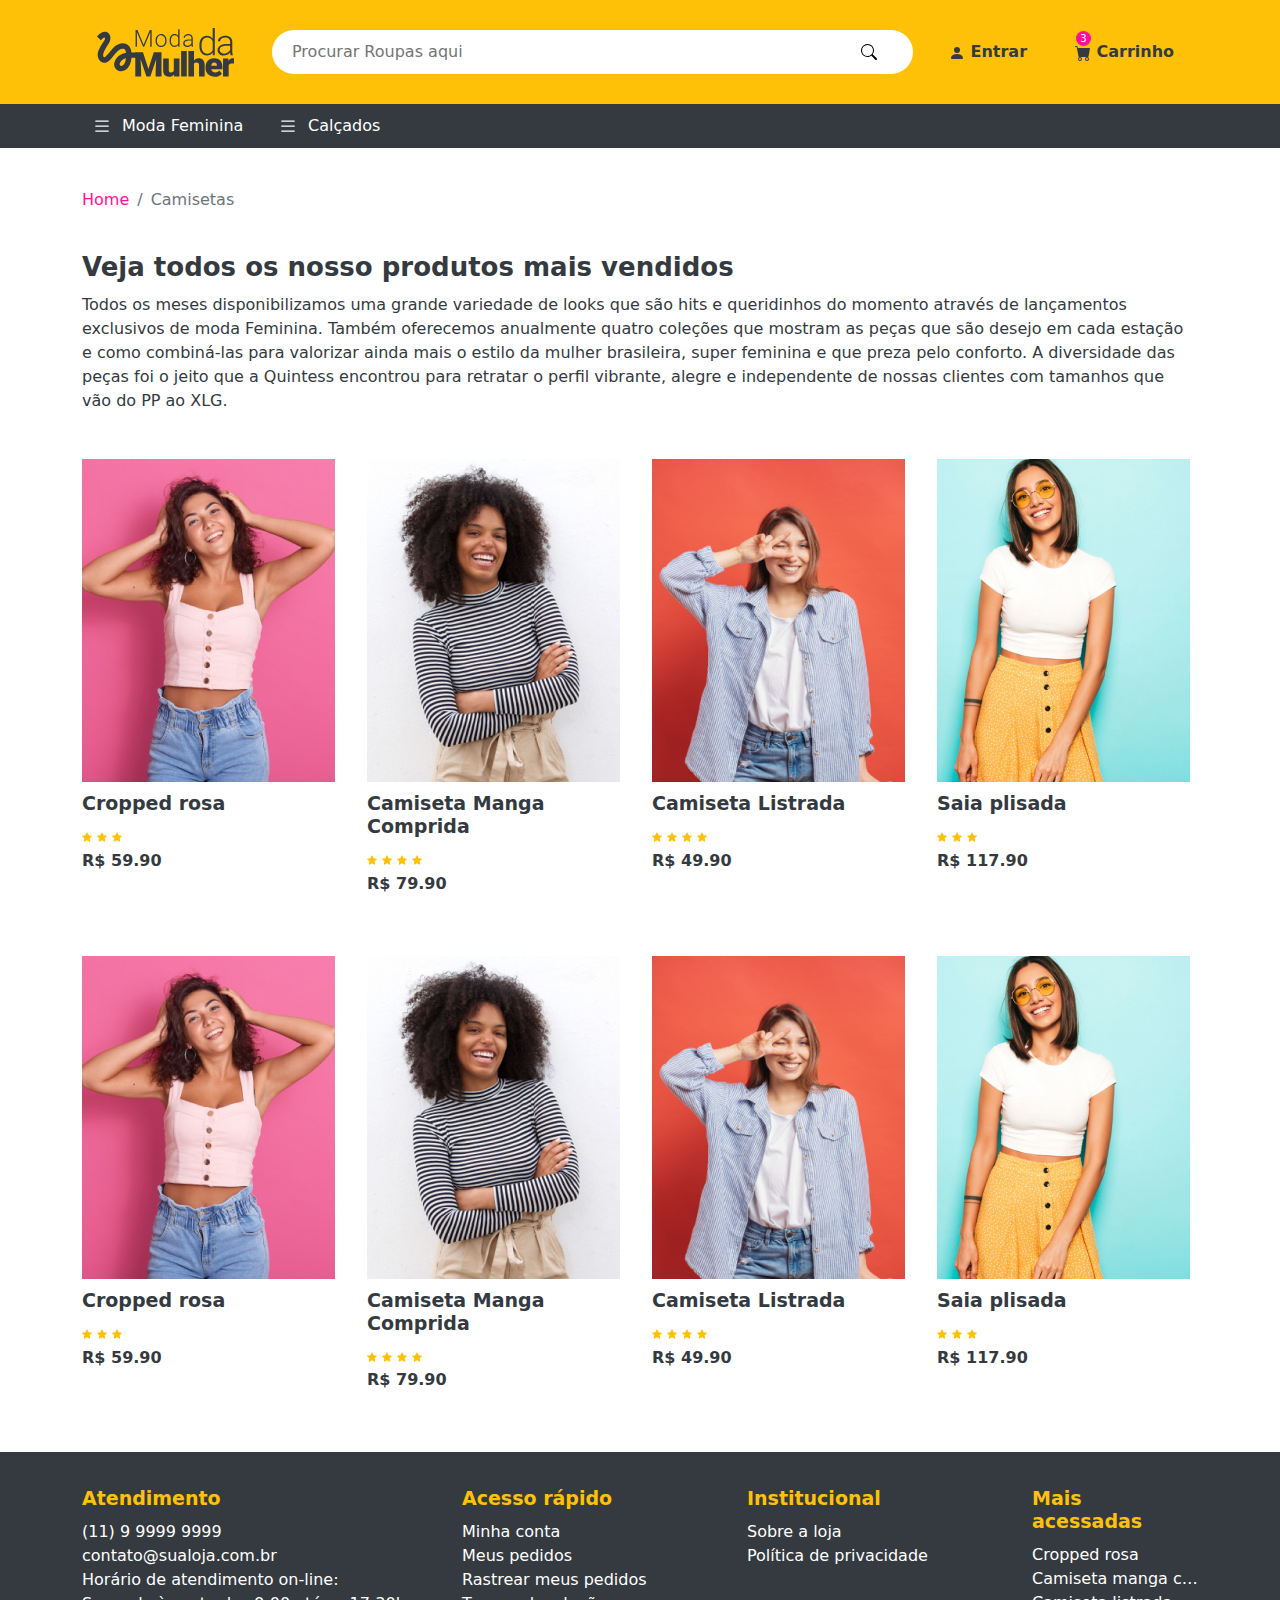
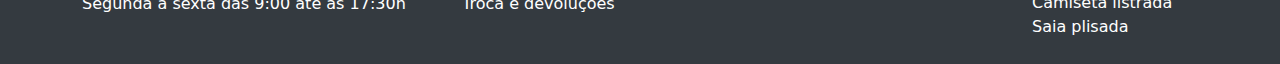
==== commit b9efa6aa: "Finalizando Responsivo e adicionando página de compra" ====
--- a/camisetas.html
+++ b/camisetas.html
@@ -4,7 +4,7 @@
 <head>
   <meta charset="UTF-8">
   <meta name="viewport" content="width=device-width, initial-scale=1.0">
-  <title>Loja Virtual</title>
+  <title>Loja Virtual - Camisetas</title>
   <link rel="apple-touch-icon" sizes="57x57" href="./assets/images/favicons/apple-icon-57x57.png">
   <link rel="apple-touch-icon" sizes="60x60" href="./assets/images/favicons/apple-icon-60x60.png">
   <link rel="apple-touch-icon" sizes="72x72" href="./assets/images/favicons/apple-icon-72x72.png">
@@ -142,77 +142,26 @@
 
   <!-- Main -->
   <main>
-    <!-- Banners promocionais rotativos -->
-    <section id="banners-promocionais" class="container carousel slide carousel-fade">
-      <!-- imagens -->
-      <article class="carousel-inner">
-        <figure class="carousel-item active">
-          <img src="./assets/images/banner-1.jpg" class="d-block w-100" alt="Banner Promocional Lancamento Verão">
-        </figure>
-        <figure class="carousel-item">
-          <img src="./assets/images/banner-2.jpg" class="d-block w-100" alt="Banner Promocional Diversos Itens">
-        </figure>
-      </article>
-
-      <!-- prev -->
-      <button class="carousel-control-prev" type="button" data-bs-target="#banners-promocionais" data-bs-slide="prev">
-        <span class="carousel-control-prev-icon" aria-hidden="true"></span>
-        <span class="visually-hidden">Previous</span>
-      </button>
-      <!-- next    -->
-      <button class="carousel-control-next" type="button" data-bs-target="#banners-promocionais" data-bs-slide="next">
-        <span class="carousel-control-next-icon" aria-hidden="true"></span>
-        <span class="visually-hidden">Next</span>
-      </button>
-    </section>
-    <!-- End Banners promocionais rotativos -->
-
-    <!-- Banners promocionas com 6 colunas -->
-    <section class="container banners-promocionais-statico">
-
-      <section class="row">
-        <!-- banner -->
-
-        <article class="col-md-6">
-          <div class="banners-promocionais-statico-12x d-flex align-items-center">
-            <svg xmlns="http://www.w3.org/2000/svg" width="16" height="16" fill="currentColor" class="bi bi-credit-card"
-              viewBox="0 0 16 16">
-              <path
-                d="M0 4a2 2 0 0 1 2-2h12a2 2 0 0 1 2 2v8a2 2 0 0 1-2 2H2a2 2 0 0 1-2-2V4zm2-1a1 1 0 0 0-1 1v1h14V4a1 1 0 0 0-1-1H2zm13 4H1v5a1 1 0 0 0 1 1h12a1 1 0 0 0 1-1V7z" />
-              <path d="M2 10a1 1 0 0 1 1-1h1a1 1 0 0 1 1 1v1a1 1 0 0 1-1 1H3a1 1 0 0 1-1-1v-1z" />
-            </svg>
-            <p>
-              Parcele em até<br>
-              <strong>12x sem juuros</strong>
-            </p>
-          </div>
-        </article>
-
-        <!-- banner -->
-        <article class="col-md-6">
-          <div class="banners-promocionais-statico-todo-brasil d-flex align-items-center">
-            <svg xmlns="http://www.w3.org/2000/svg" width="16" height="16" fill="currentColor" class="bi bi-cart-fill"
-              viewBox="0 0 16 16">
-              <path
-                d="M0 1.5A.5.5 0 0 1 .5 1H2a.5.5 0 0 1 .485.379L2.89 3H14.5a.5.5 0 0 1 .491.592l-1.5 8A.5.5 0 0 1 13 12H4a.5.5 0 0 1-.491-.408L2.01 3.607 1.61 2H.5a.5.5 0 0 1-.5-.5zM5 12a2 2 0 1 0 0 4 2 2 0 0 0 0-4zm7 0a2 2 0 1 0 0 4 2 2 0 0 0 0-4zm-7 1a1 1 0 1 1 0 2 1 1 0 0 1 0-2zm7 0a1 1 0 1 1 0 2 1 1 0 0 1 0-2z" />
-            </svg>
-
-            <p>
-              Entrega para<br>
-              <strong>todo o Brasil</strong>
-            </p>
-          </div>
-        </article>
-      </section>
-
-    </section>
-    <!-- End Banners promocionais com 6 colunas -->
+
 
     <!-- Container produtos -->
     <section class="container produtos">
+
+      <nav aria-label="breadcrumb">
+        <ol class="breadcrumb">
+          <li class="breadcrumb-item"><a href="./">Home</a></li>
+          <li class="breadcrumb-item active" aria-current="page">Camisetas</li>
+        </ol>
+      </nav>
       <!-- Title -->
-      <h1 class="text-center">Mais Populares</h1>
-
+      <h1>Veja todos os nosso produtos mais vendidos</h1>
+      <p>
+        Todos os meses disponibilizamos uma grande variedade de looks que são hits e queridinhos do momento através de
+        lançamentos exclusivos de moda Feminina. Também oferecemos anualmente quatro coleções que mostram as peças que
+        são desejo em cada estação e como combiná-las para valorizar ainda mais o estilo da mulher brasileira, super
+        feminina e que preza pelo conforto. A diversidade das peças foi o jeito que a Quintess encontrou para retratar o
+        perfil vibrante, alegre e independente de nossas clientes com tamanhos que vão do PP ao XLG.
+      </p>
       <!-- Listagem dos produtos -->
       <article class="row">
 
@@ -250,7 +199,149 @@
         <!-- End Produto Cropped Rosa -->
 
         <!-- Produto Camiseta Manga Comprida  -->
+        <a href="./produto-camiseta-manga-comprida.html" class="produtos-container col-md-3">
+          <!-- Imagem do produto -->
+          <img src="./assets/images/camiseta-manga-comprida.jpg" class="img-fluid" alt="Camiseta Manga Comprid">
+          <!-- Title produto -->
+          <article class="produtos-itens">
+            <h2>Camiseta Manga Comprida</h2>
+            <!-- Estrelas de avaliacao -->
+            <div class="produtos-stars">
+              <svg xmlns="http://www.w3.org/2000/svg" width="16" height="16" fill="currentColor" class="bi bi-star-fill"
+                viewBox="0 0 16 16">
+                <path
+                  d="M3.612 15.443c-.386.198-.824-.149-.746-.592l.83-4.73L.173 6.765c-.329-.314-.158-.888.283-.95l4.898-.696L7.538.792c.197-.39.73-.39.927 0l2.184 4.327 4.898.696c.441.062.612.636.282.95l-3.522 3.356.83 4.73c.078.443-.36.79-.746.592L8 13.187l-4.389 2.256z" />
+              </svg>
+              <svg xmlns="http://www.w3.org/2000/svg" width="16" height="16" fill="currentColor" class="bi bi-star-fill"
+                viewBox="0 0 16 16">
+                <path
+                  d="M3.612 15.443c-.386.198-.824-.149-.746-.592l.83-4.73L.173 6.765c-.329-.314-.158-.888.283-.95l4.898-.696L7.538.792c.197-.39.73-.39.927 0l2.184 4.327 4.898.696c.441.062.612.636.282.95l-3.522 3.356.83 4.73c.078.443-.36.79-.746.592L8 13.187l-4.389 2.256z" />
+              </svg>
+              <svg xmlns="http://www.w3.org/2000/svg" width="16" height="16" fill="currentColor" class="bi bi-star-fill"
+                viewBox="0 0 16 16">
+                <path
+                  d="M3.612 15.443c-.386.198-.824-.149-.746-.592l.83-4.73L.173 6.765c-.329-.314-.158-.888.283-.95l4.898-.696L7.538.792c.197-.39.73-.39.927 0l2.184 4.327 4.898.696c.441.062.612.636.282.95l-3.522 3.356.83 4.73c.078.443-.36.79-.746.592L8 13.187l-4.389 2.256z" />
+              </svg>
+              <svg xmlns="http://www.w3.org/2000/svg" width="16" height="16" fill="currentColor" class="bi bi-star-fill"
+                viewBox="0 0 16 16">
+                <path
+                  d="M3.612 15.443c-.386.198-.824-.149-.746-.592l.83-4.73L.173 6.765c-.329-.314-.158-.888.283-.95l4.898-.696L7.538.792c.197-.39.73-.39.927 0l2.184 4.327 4.898.696c.441.062.612.636.282.95l-3.522 3.356.83 4.73c.078.443-.36.79-.746.592L8 13.187l-4.389 2.256z" />
+              </svg>
+            </div>
+            <!-- Preco do produto -->
+            <strong class="produtos-preco">
+              R$ 79.90
+            </strong>
+          </article>
+        </a>
+        <!-- End Produto Camiseta Manga Comprida  -->
+
+        <!-- Produto Camiseta Listrada -->
         <a href="#" class="produtos-container col-md-3">
+          <!-- Imagem do produto -->
+          <img src="./assets/images/camiseta-listrada.jpg" class="img-fluid" alt="Camiseta Listrada">
+          <!-- Title produto -->
+          <article class="produtos-itens">
+            <h2>Camiseta Listrada</h2>
+            <!-- Estrelas de avaliacao -->
+            <div class="produtos-stars">
+              <svg xmlns="http://www.w3.org/2000/svg" width="16" height="16" fill="currentColor" class="bi bi-star-fill"
+                viewBox="0 0 16 16">
+                <path
+                  d="M3.612 15.443c-.386.198-.824-.149-.746-.592l.83-4.73L.173 6.765c-.329-.314-.158-.888.283-.95l4.898-.696L7.538.792c.197-.39.73-.39.927 0l2.184 4.327 4.898.696c.441.062.612.636.282.95l-3.522 3.356.83 4.73c.078.443-.36.79-.746.592L8 13.187l-4.389 2.256z" />
+              </svg>
+              <svg xmlns="http://www.w3.org/2000/svg" width="16" height="16" fill="currentColor" class="bi bi-star-fill"
+                viewBox="0 0 16 16">
+                <path
+                  d="M3.612 15.443c-.386.198-.824-.149-.746-.592l.83-4.73L.173 6.765c-.329-.314-.158-.888.283-.95l4.898-.696L7.538.792c.197-.39.73-.39.927 0l2.184 4.327 4.898.696c.441.062.612.636.282.95l-3.522 3.356.83 4.73c.078.443-.36.79-.746.592L8 13.187l-4.389 2.256z" />
+              </svg>
+              <svg xmlns="http://www.w3.org/2000/svg" width="16" height="16" fill="currentColor" class="bi bi-star-fill"
+                viewBox="0 0 16 16">
+                <path
+                  d="M3.612 15.443c-.386.198-.824-.149-.746-.592l.83-4.73L.173 6.765c-.329-.314-.158-.888.283-.95l4.898-.696L7.538.792c.197-.39.73-.39.927 0l2.184 4.327 4.898.696c.441.062.612.636.282.95l-3.522 3.356.83 4.73c.078.443-.36.79-.746.592L8 13.187l-4.389 2.256z" />
+              </svg>
+              <svg xmlns="http://www.w3.org/2000/svg" width="16" height="16" fill="currentColor" class="bi bi-star-fill"
+                viewBox="0 0 16 16">
+                <path
+                  d="M3.612 15.443c-.386.198-.824-.149-.746-.592l.83-4.73L.173 6.765c-.329-.314-.158-.888.283-.95l4.898-.696L7.538.792c.197-.39.73-.39.927 0l2.184 4.327 4.898.696c.441.062.612.636.282.95l-3.522 3.356.83 4.73c.078.443-.36.79-.746.592L8 13.187l-4.389 2.256z" />
+              </svg>
+            </div>
+            <!-- Preco do produto -->
+            <strong class="produtos-preco">
+              R$ 49.90
+            </strong>
+          </article>
+        </a>
+        <!-- End Produto Camiseta Listrada -->
+
+        <!-- Produto Saia plisada -->
+        <a href="#" class="produtos-container col-md-3">
+          <!-- Imagem do produto -->
+          <img src="./assets/images/saia-plisada.jpg" class="img-fluid" alt="Saia plisada">
+          <!-- Title produto -->
+          <article class="produtos-itens">
+            <h2>Saia plisada</h2>
+            <!-- Estrelas de avaliacao -->
+            <div class="produtos-stars">
+              <svg xmlns="http://www.w3.org/2000/svg" width="16" height="16" fill="currentColor" class="bi bi-star-fill"
+                viewBox="0 0 16 16">
+                <path
+                  d="M3.612 15.443c-.386.198-.824-.149-.746-.592l.83-4.73L.173 6.765c-.329-.314-.158-.888.283-.95l4.898-.696L7.538.792c.197-.39.73-.39.927 0l2.184 4.327 4.898.696c.441.062.612.636.282.95l-3.522 3.356.83 4.73c.078.443-.36.79-.746.592L8 13.187l-4.389 2.256z" />
+              </svg>
+              <svg xmlns="http://www.w3.org/2000/svg" width="16" height="16" fill="currentColor" class="bi bi-star-fill"
+                viewBox="0 0 16 16">
+                <path
+                  d="M3.612 15.443c-.386.198-.824-.149-.746-.592l.83-4.73L.173 6.765c-.329-.314-.158-.888.283-.95l4.898-.696L7.538.792c.197-.39.73-.39.927 0l2.184 4.327 4.898.696c.441.062.612.636.282.95l-3.522 3.356.83 4.73c.078.443-.36.79-.746.592L8 13.187l-4.389 2.256z" />
+              </svg>
+              <svg xmlns="http://www.w3.org/2000/svg" width="16" height="16" fill="currentColor" class="bi bi-star-fill"
+                viewBox="0 0 16 16">
+                <path
+                  d="M3.612 15.443c-.386.198-.824-.149-.746-.592l.83-4.73L.173 6.765c-.329-.314-.158-.888.283-.95l4.898-.696L7.538.792c.197-.39.73-.39.927 0l2.184 4.327 4.898.696c.441.062.612.636.282.95l-3.522 3.356.83 4.73c.078.443-.36.79-.746.592L8 13.187l-4.389 2.256z" />
+              </svg>
+            </div>
+            <!-- Preco do produto -->
+            <strong class="produtos-preco">
+              R$ 117.90
+            </strong>
+          </article>
+        </a>
+        <!-- End Produto Saia plisada -->
+
+        <!-- Produto Cropped Rosa -->
+        <a href="#" class="produtos-container col-md-3">
+          <!-- Imagem do produto -->
+          <img src="./assets/images/cropped-rosa.jpg" class="img-fluid" alt="Cropped rosa">
+          <!-- Title produto -->
+          <article class="produtos-itens">
+            <h2>Cropped rosa</h2>
+            <!-- Estrelas de avaliacao -->
+            <div class="produtos-stars">
+              <svg xmlns="http://www.w3.org/2000/svg" width="16" height="16" fill="currentColor" class="bi bi-star-fill"
+                viewBox="0 0 16 16">
+                <path
+                  d="M3.612 15.443c-.386.198-.824-.149-.746-.592l.83-4.73L.173 6.765c-.329-.314-.158-.888.283-.95l4.898-.696L7.538.792c.197-.39.73-.39.927 0l2.184 4.327 4.898.696c.441.062.612.636.282.95l-3.522 3.356.83 4.73c.078.443-.36.79-.746.592L8 13.187l-4.389 2.256z" />
+              </svg>
+              <svg xmlns="http://www.w3.org/2000/svg" width="16" height="16" fill="currentColor" class="bi bi-star-fill"
+                viewBox="0 0 16 16">
+                <path
+                  d="M3.612 15.443c-.386.198-.824-.149-.746-.592l.83-4.73L.173 6.765c-.329-.314-.158-.888.283-.95l4.898-.696L7.538.792c.197-.39.73-.39.927 0l2.184 4.327 4.898.696c.441.062.612.636.282.95l-3.522 3.356.83 4.73c.078.443-.36.79-.746.592L8 13.187l-4.389 2.256z" />
+              </svg>
+              <svg xmlns="http://www.w3.org/2000/svg" width="16" height="16" fill="currentColor" class="bi bi-star-fill"
+                viewBox="0 0 16 16">
+                <path
+                  d="M3.612 15.443c-.386.198-.824-.149-.746-.592l.83-4.73L.173 6.765c-.329-.314-.158-.888.283-.95l4.898-.696L7.538.792c.197-.39.73-.39.927 0l2.184 4.327 4.898.696c.441.062.612.636.282.95l-3.522 3.356.83 4.73c.078.443-.36.79-.746.592L8 13.187l-4.389 2.256z" />
+              </svg>
+            </div>
+            <!-- Preco do produto -->
+            <strong class="produtos-preco">
+              R$ 59.90
+            </strong>
+          </article>
+        </a>
+        <!-- End Produto Cropped Rosa -->
+
+        <!-- Produto Camiseta Manga Comprida  -->
+        <a href="./produto-camiseta-manga-comprida.html" class="produtos-container col-md-3">
           <!-- Imagem do produto -->
           <img src="./assets/images/camiseta-manga-comprida.jpg" class="img-fluid" alt="Camiseta Manga Comprid">
           <!-- Title produto -->
@@ -360,9 +451,6 @@
       </article>
       <!-- End listagem dos produtos -->
 
-      <div class="d-flex justify-content-center">
-        <button type="button" class="btn btn-warning col-md-2">Veja mais</button>
-      </div>
     </section>
     <!-- End container produtos -->
   </main>
--- a/assets/css/style.css
+++ b/assets/css/style.css
@@ -192,6 +192,9 @@
   .produtos-container img {
     width: 100%;
   }
+  .produtos-preco button {
+    width: 100%;
+  }
 }
 @media (max-width: 375px) {
   .banners-promocionais-statico .banners-promocionais-statico-12x p,
@@ -199,6 +202,36 @@
     font-size: 14px;
   }
 }
+.produtos-compra figure {
+  margin: 0px;
+}
+.produtos-compra .produtos-conteudo h1 {
+  margin: 0;
+  font-size: 32px;
+}
+.produtos-compra .produtos-conteudo p {
+  font-size: 16px;
+}
+.produtos-compra .produtos-preco .produtos-stars svg {
+  fill: #FFC107;
+  width: 16px;
+  height: 16px;
+}
+.produtos-compra .produtos-preco strong {
+  font-size: 40px;
+}
+.produtos-compra .produtos-preco form {
+  font-weight: 100;
+}
+.produtos-compra .produtos-preco form label {
+  margin: 0;
+}
+.produtos-compra .produtos-preco .produtos-stars,
+.produtos-compra .produtos-preco strong span,
+.produtos-compra .produtos-preco form {
+  font-size: 16px;
+}
+
 /*!
  * Bootstrap  v5.2.3 (https://getbootstrap.com/)
  * Copyright 2011-2022 The Bootstrap Authors
@@ -11539,6 +11572,15 @@
   }
 }
 /*# sourceMappingURL=bootstrap.min.css.map */
+.breadcrumb {
+  background: initial;
+  margin: 40px 0;
+  padding: 0;
+}
+.breadcrumb a {
+  color: #FF0F9A;
+}
+
 body {
   color: #343A40;
 }
